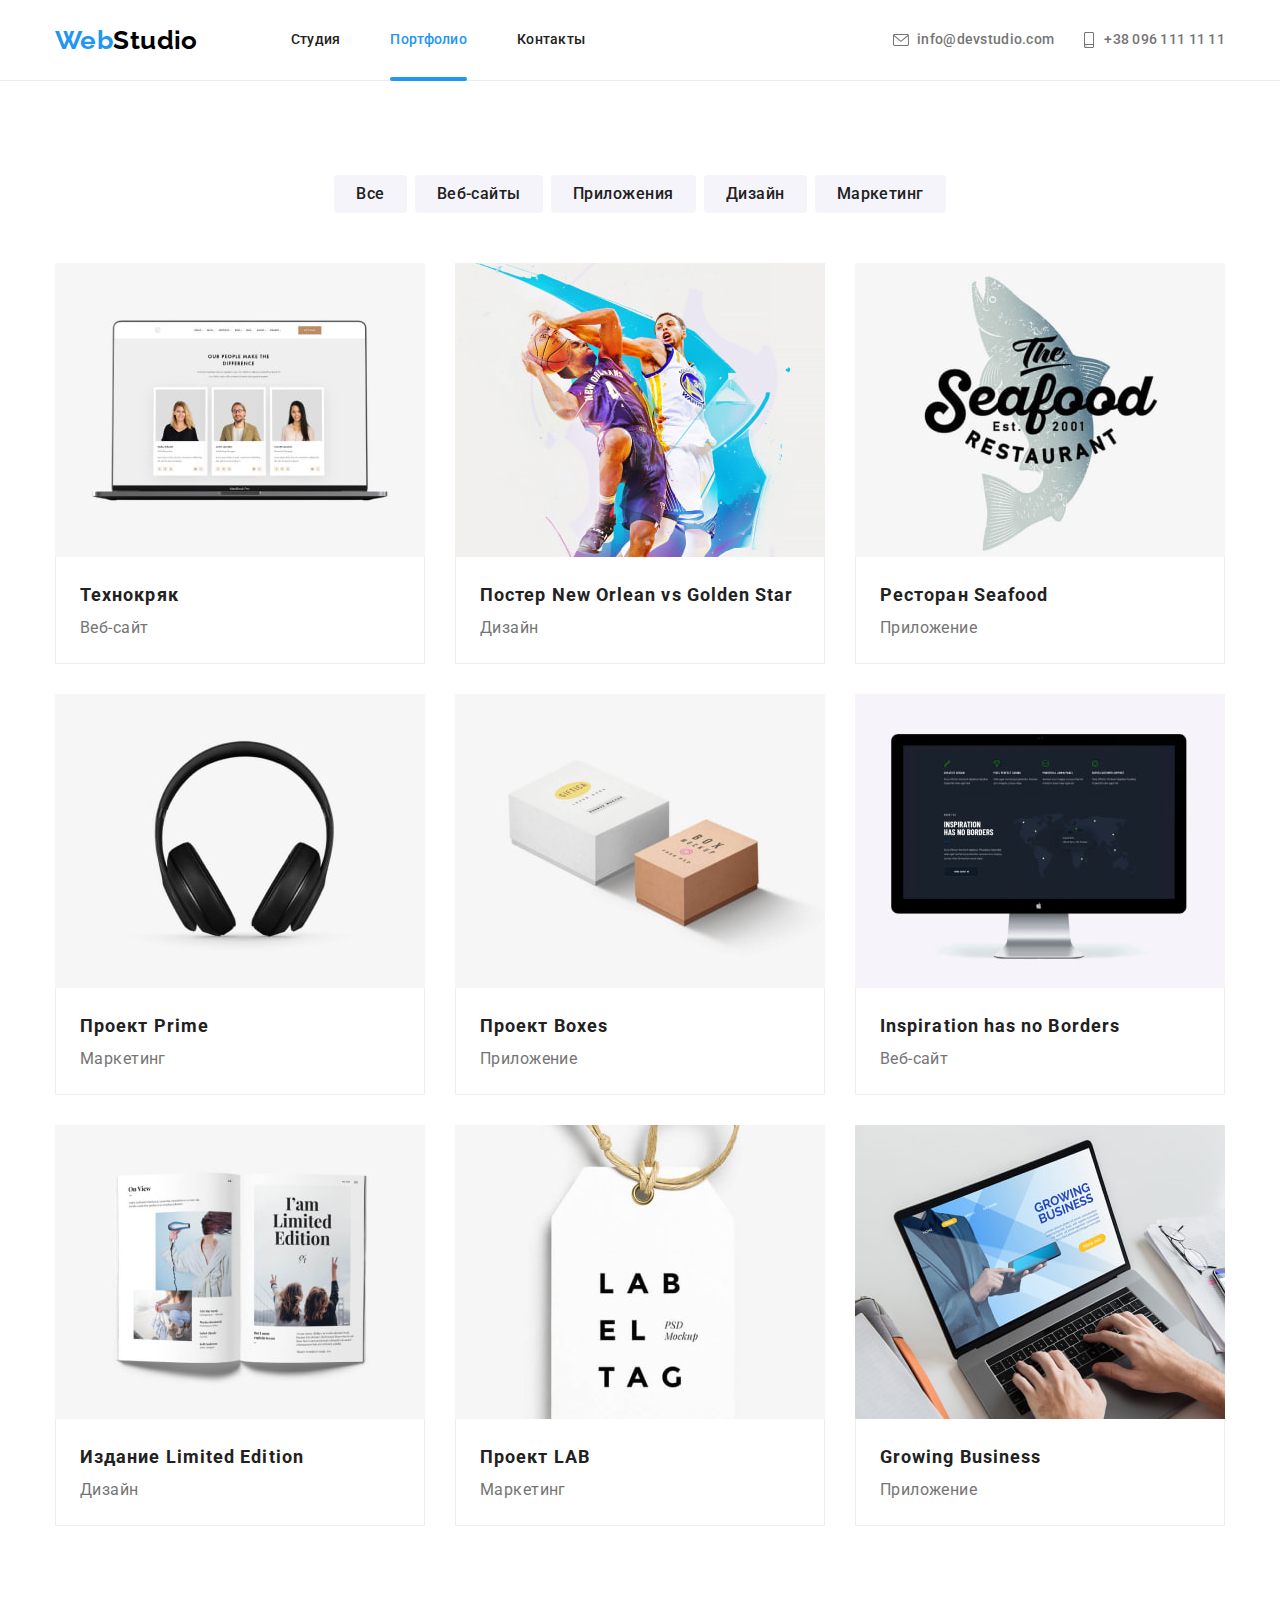
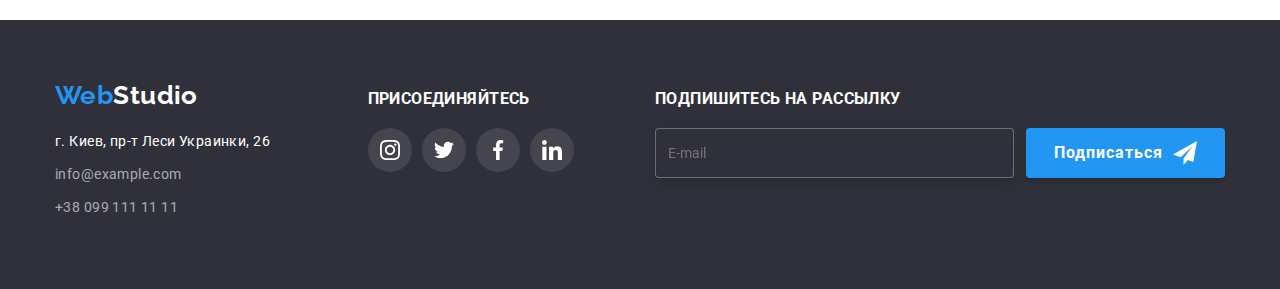
==== portfolio.html @ 3c7349f3 "Add initial submit and page header preliminary adaptive version" ====
<!DOCTYPE html>
<html lang="ru">
  <head>
    <meta charset="UTF-8" />
    <meta http-equiv="X-UA-Compatible" content="IE=edge" />
    <meta name="viewport" content="width=device-width, initial-scale=1.0" />
    <title>Портфолио</title>
    <link rel="stylesheet" href="./css/main.min.css" />
  </head>
  <body>
    <!-- Header section -->
    <header class="header">
      <div class="container header__container">
        <!-- Our company Logo with url to main page -->
        <a class="logo" href="./index.html"
          ><span class="logo__accent">Web</span>Studio</a
        >
        <button
          class="menu-button"
          type="button"
          data-menu-button
          aria-expanded="false"
          aria-controls="menu-content"
        >
          <svg width="40" height="40" aria-label="Главное меню навигации">
            <use
              class="menu-button__icon-menu"
              href="./img/icons.svg#menu"
            ></use>
            <use
              class="menu-button__icon-cross"
              href="./img/icons.svg#cross"
            ></use>
          </svg>
        </button>

        <div class="header-wrapper" id="menu-content" data-menu>
          <!-- Main site navigation -->
          <nav class="main-nav">
            <ul class="site-nav">
              <li class="site-nav__item">
                <a class="site-nav__link" href="./index.html">Студия</a>
              </li>

              <li class="site-nav__item">
                <a
                  class="site-nav__link site-nav__link--current"
                  href="./portfolio.html"
                  >Портфолио</a
                >
              </li>

              <li class="site-nav__item">
                <a class="site-nav__link" href="">Контакты</a>
              </li>
            </ul>
          </nav>

          <!-- E-mail and phone No. contacts -->
          <div class="contacts">
            <a class="contacts__link-tel" href="tel:+380961111111">
              <svg class="contacts__icon-smartphone">
                <use href="./img/icons.svg#smartphone"></use>
              </svg>
              +38 096 111 11 11
            </a>
            <a class="contacts__link-email" href="mailto:info@devstudio.com">
              <svg class="contacts__icon-envelope">
                <use href="./img/icons.svg#envelope"></use>
              </svg>
              info@devstudio.com
            </a>
          </div>
          <ul class="social-menu">
            <li class="social-menu__item social-menu__link--border">
              <a
                class="social-menu__link"
                href="https://instagram.com"
                target="_blank"
                >Instagram</a
              >
            </li>
            <li class="social-menu__item social-menu__link--border">
              <a
                class="social-menu__link"
                href="https://twitter.com"
                target="_blank"
                >Twitter</a
              >
            </li>
            <li class="social-menu__item social-menu__link--border">
              <a
                class="social-menu__link"
                href="https://facebook.com"
                target="_blank"
                >Facebook</a
              >
            </li>
            <li class="social-menu__item">
              <a
                class="social-menu__link"
                href="https://linkedin.com"
                target="_blank"
                >LinkedIn</a
              >
            </li>
          </ul>
        </div>
      </div>
    </header>
    <main>
      <section class="section">
        <div class="container">
          <!-- Filter buttons -->
          <ul class="filter">
            <li class="filter__item">
              <button class="filter__button" type="button">Все</button>
            </li>
            <li class="filter__item">
              <button class="filter__button" type="button">Веб-сайты</button>
            </li>
            <li class="filter__item">
              <button class="filter__button" type="button">Приложения</button>
            </li>
            <li class="filter__item">
              <button class="filter__button" type="button">Дизайн</button>
            </li>
            <li class="filter__item">
              <button class="filter__button" type="button">Маркетинг</button>
            </li>
          </ul>

          <!-- Work example-->
          <ul class="example">
            <li class="example__card">
              <a href="./" class="example__link">
                <div class="example__content">
                  <p class="example__text">
                    Технокряк это современная площадка распространения
                    коронавируса. Компании используют эту платформу для
                    цифрового шпионажа и атак на защищённые сервера конкурентов.
                  </p>
                  <img
                    src="./img/portfolio/img1.jpg"
                    alt="Веб-сайт"
                    width="370"
                  />
                </div>
                <div class="example__description">
                  <h2 class="example__name">Технокряк</h2>
                  <p class="example__type">Веб-сайт</p>
                </div>
              </a>
            </li>

            <li class="example__card">
              <a href="./" class="example__link">
                <div class="example__content">
                  <p class="example__text">
                    Технокряк это современная площадка распространения
                    коронавируса. Компании используют эту платформу для
                    цифрового шпионажа и атак на защищённые сервера конкурентов.
                  </p>
                  <img
                    src="./img/portfolio/img2.jpg"
                    alt="Дизайн"
                    width="370"
                  />
                </div>
                <div class="example__description">
                  <h2 class="example__name">
                    Постер New Orlean vs Golden Star
                  </h2>
                  <p class="example__type">Дизайн</p>
                </div>
              </a>
            </li>

            <li class="example__card">
              <a href="./" class="example__link">
                <div class="example__content">
                  <p class="example__text">
                    Технокряк это современная площадка распространения
                    коронавируса. Компании используют эту платформу для
                    цифрового шпионажа и атак на защищённые сервера конкурентов.
                  </p>
                  <img
                    src="./img/portfolio/img3.jpg"
                    alt="Приложение"
                    width="370"
                  />
                </div>
                <div class="example__description">
                  <h2 class="example__name">Ресторан Seafood</h2>
                  <p class="example__type">Приложение</p>
                </div>
              </a>
            </li>

            <li class="example__card">
              <a href="./" class="example__link">
                <div class="example__content">
                  <p class="example__text">
                    Технокряк это современная площадка распространения
                    коронавируса. Компании используют эту платформу для
                    цифрового шпионажа и атак на защищённые сервера конкурентов.
                  </p>
                  <img
                    src="./img/portfolio/img4.jpg"
                    alt="Маркетинг"
                    width="370"
                  />
                </div>
                <div class="example__description">
                  <h2 class="example__name">Проект Prime</h2>
                  <p class="example__type">Маркетинг</p>
                </div>
              </a>
            </li>

            <li class="example__card">
              <a href="./" class="example__link">
                <div class="example__content">
                  <p class="example__text">
                    Технокряк это современная площадка распространения
                    коронавируса. Компании используют эту платформу для
                    цифрового шпионажа и атак на защищённые сервера конкурентов.
                  </p>
                  <img
                    src="./img/portfolio/img5.jpg"
                    alt="Приложение"
                    width="370"
                  />
                </div>
                <div class="example__description">
                  <h2 class="example__name">Проект Boxes</h2>
                  <p class="example__type">Приложение</p>
                </div>
              </a>
            </li>

            <li class="example__card">
              <a href="./" class="example__link">
                <div class="example__content">
                  <p class="example__text">
                    Технокряк это современная площадка распространения
                    коронавируса. Компании используют эту платформу для
                    цифрового шпионажа и атак на защищённые сервера конкурентов.
                  </p>
                  <img
                    src="./img/portfolio/img6.jpg"
                    alt="Веб-сайт"
                    width="370"
                  />
                </div>
                <div class="example__description">
                  <h2 class="example__name">Inspiration has no Borders</h2>
                  <p class="example__type">Веб-сайт</p>
                </div>
              </a>
            </li>

            <li class="example__card">
              <a href="./" class="example__link">
                <div class="example__content">
                  <p class="example__text">
                    Технокряк это современная площадка распространения
                    коронавируса. Компании используют эту платформу для
                    цифрового шпионажа и атак на защищённые сервера конкурентов.
                  </p>
                  <img
                    src="./img/portfolio/img7.jpg"
                    alt="Дизайн"
                    width="370"
                  />
                </div>
                <div class="example__description">
                  <h2 class="example__name">Издание Limited Edition</h2>
                  <p class="example__type">Дизайн</p>
                </div>
              </a>
            </li>

            <li class="example__card">
              <a href="./" class="example__link">
                <div class="example__content">
                  <p class="example__text">
                    Технокряк это современная площадка распространения
                    коронавируса. Компании используют эту платформу для
                    цифрового шпионажа и атак на защищённые сервера конкурентов.
                  </p>
                  <img
                    src="./img/portfolio/img8.jpg"
                    alt="Маркетинг"
                    width="370"
                  />
                </div>
                <div class="example__description">
                  <h2 class="example__name">Проект LAB</h2>
                  <p class="example__type">Маркетинг</p>
                </div>
              </a>
            </li>

            <li class="example__card">
              <a href="./" class="example__link">
                <div class="example__content">
                  <p class="example__text">
                    Технокряк это современная площадка распространения
                    коронавируса. Компании используют эту платформу для
                    цифрового шпионажа и атак на защищённые сервера конкурентов.
                  </p>
                  <img
                    src="./img/portfolio/img9.jpg"
                    alt="Приложение"
                    width="370"
                  />
                </div>
                <div class="example__description">
                  <h2 class="example__name">Growing Business</h2>
                  <p class="example__type">Приложение</p>
                </div>
              </a>
            </li>
          </ul>
        </div>
      </section>
    </main>
    <footer class="footer">
      <div class="container footer__container--flex">
        <!-- About us section -->
        <div class="about-us">
          <!-- Footer logo -->
          <a class="logo__footer logo" href="/"
            ><span class="logo__accent">Web</span>Studio</a
          >
          <!-- Our address and contacts-->
          <address class="address">
            <ul class="address__list">
              <li class="address__item">
                <a
                  class="address__location"
                  href="https://goo.gl/maps/nL9pkd665aWA4ZFbA"
                  target="_blank"
                  >г. Киев, пр-т Леси Украинки, 26</a
                >
              </li>
              <li>
                <a class="address__contacts link" href="mailto:info@example.com"
                  >info@example.com</a
                >
              </li>

              <li>
                <a class="address__contacts link" href="tel:+380991111111"
                  >+38 099 111 11 11</a
                >
              </li>
            </ul>
          </address>
        </div>
        <!-- Join us column -->
        <div class="join-us">
          <h3 class="footer-titles">Присоединяйтесь</h3>
          <ul class="social-contacts">
            <li class="social-contacts__item">
              <a
                class="social-contacts__link link"
                href="https://instagram.com"
                target="_blank"
              >
                <svg class="social-contacts__icon" width="20" height="20">
                  <use href="./img/icons.svg#instagram"></use>
                </svg>
              </a>
            </li>

            <li class="social-contacts__item">
              <a
                class="social-contacts__link link"
                href="https://twitter.com"
                target="_blank"
              >
                <svg class="social-contacts__icon" width="20" height="20">
                  <use href="./img/icons.svg#twitter"></use>
                </svg>
              </a>
            </li>

            <li class="social-contacts__item">
              <a
                class="social-contacts__link link"
                href="https://facebook.com"
                target="_blank"
              >
                <svg class="social-contacts__icon" width="20" height="20">
                  <use href="./img/icons.svg#facebook"></use>
                </svg>
              </a>
            </li>

            <li class="social-contacts__item">
              <a
                class="social-contacts__link link"
                href="https://linkedin.com"
                target="_blank"
              >
                <svg class="social-contacts__icon" width="20" height="20">
                  <use href="./img/icons.svg#linkedin"></use>
                </svg>
              </a>
            </li>
          </ul>
        </div>
        <!-- Subscription column -->
        <div class="subscription">
          <h3 class="footer-titles">Подпишитесь на рассылку</h3>
          <form class="subscription-form" action="submit">
            <label class="subscription-form__label">
              <input
                class="subscription-form__input"
                type="email"
                name="subscription"
                placeholder="E-mail"
              />
            </label>
            <button class="subscription-button" type="submit">
              Подписаться
              <svg class="subscription-button__icon" width="24" height="24">
                <use href="./img/icons.svg#send"></use>
              </svg>
            </button>
          </form>
        </div>
      </div>
    </footer>
    <script src="./js/menu.js"></script>
  </body>
</html>
---- css/main.min.css ----
@import"https://fonts.googleapis.com/css2?family=Raleway:wght@700&family=Roboto:wght@400;500;700;900&display=swap";/*! modern-normalize v1.0.0 | MIT License | https://github.com/sindresorhus/modern-normalize */*,*::before,*::after{-webkit-box-sizing:border-box;box-sizing:border-box}:root{-moz-tab-size:4;-o-tab-size:4;tab-size:4}html{line-height:1.15;-webkit-text-size-adjust:100%}body{margin:0}body{font-family:system-ui,-apple-system,"Segoe UI",Roboto,Helvetica,Arial,sans-serif,"Apple Color Emoji","Segoe UI Emoji"}hr{height:0;color:inherit}abbr[title]{-webkit-text-decoration:underline dotted;text-decoration:underline dotted}b,strong{font-weight:bolder}code,kbd,samp,pre{font-family:ui-monospace,SFMono-Regular,Consolas,"Liberation Mono",Menlo,monospace;font-size:1em}small{font-size:80%}sub,sup{font-size:75%;line-height:0;position:relative;vertical-align:baseline}sub{bottom:-0.25em}sup{top:-0.5em}table{text-indent:0;border-color:inherit}button,input,optgroup,select,textarea{font-family:inherit;font-size:100%;line-height:1.15;margin:0}button,select{text-transform:none}button,[type=button],[type=reset],[type=submit]{-webkit-appearance:button}::-moz-focus-inner{border-style:none;padding:0}:-moz-focusring{outline:1px dotted ButtonText}:-moz-ui-invalid{box-shadow:none}legend{padding:0}progress{vertical-align:baseline}::-webkit-inner-spin-button,::-webkit-outer-spin-button{height:auto}[type=search]{-webkit-appearance:textfield;outline-offset:-2px}::-webkit-search-decoration{-webkit-appearance:none}::-webkit-file-upload-button{-webkit-appearance:button;font:inherit}summary{display:list-item}* h1,h2,h3,h4,h5,h6,p,ul{margin:0;padding:0}img{display:block;max-width:100%;height:auto}body{background-color:#fff;color:#757575;font-family:Roboto,sans-serif;font-size:14px;line-height:1.71;letter-spacing:.03em}body.modal-open{overflow:hidden}.example,.filter,.social-contacts,.clients,.social-contact,.our-team__list,.services,.features,.social-menu,.site-nav{list-style:none}.section{padding-top:94px;padding-bottom:94px}.container{margin-left:auto;margin-right:auto;padding-left:15px;padding-right:15px}@media screen and (min-width: 480px){.container{width:480px}}@media screen and (min-width: 768px){.container{width:768px}}@media screen and (min-width: 1200px){.container{width:1200px}}.header{position:relative;border-bottom:1px solid #ececec}.header__container{display:-webkit-box;display:-ms-flexbox;display:flex;-webkit-box-align:center;-ms-flex-align:center;align-items:center}@media screen and (min-width: 768px){.header__container{-webkit-box-pack:justify;-ms-flex-pack:justify;justify-content:space-between}}@media screen and (min-width: 1200px){.header__container{-webkit-box-pack:start;-ms-flex-pack:start;justify-content:flex-start}}.logo{color:#000;font-family:Raleway,sans-serif;font-weight:700;font-size:24px;line-height:1.17;text-decoration:none}.logo__accent{color:#2196f3}@media screen and (min-width: 1200px){.logo{margin-right:93px;font-size:26px;line-height:1.19}}.menu-button{display:-webkit-inline-box;display:-ms-inline-flexbox;display:inline-flex;margin-left:auto;padding:0;border:none;background-color:transparent;padding-top:10px;padding-bottom:10px;z-index:3}.menu-button .menu-button__icon-cross{display:none}.menu-button.is-open .menu-button__icon-cross{display:block}.menu-button.is-open .menu-button__icon-menu{display:none}@media screen and (min-width: 768px){.menu-button{display:none}}@media screen and (max-width: 767px){.header-wrapper{display:none;position:absolute;top:0;left:0;width:100%;height:796px;padding:48px 40px;background-color:#fff;overflow-y:scroll;z-index:2}.header-wrapper.is-open{display:block}}@media screen and (min-width: 768px){.header-wrapper{display:-webkit-box;display:-ms-flexbox;display:flex;-webkit-box-align:center;-ms-flex-align:center;align-items:center}}@media screen and (min-width: 1200px){.header-wrapper{display:contents}}@media screen and (max-width: 767px){.main-nav{margin-bottom:302px}}@media screen and (min-width: 768px){.main-nav{margin-right:84px}}@media screen and (min-width: 768px){.site-nav{display:-webkit-box;display:-ms-flexbox;display:flex}}@media screen and (max-width: 767px){.site-nav__item:not(:last-child){margin-bottom:32px}}@media screen and (min-width: 768px){.site-nav__item:not(:first-child){margin-left:50px}}.site-nav__link{position:relative;color:#212121;font-weight:500;font-size:40px;line-height:1.18;letter-spacing:.02em;text-decoration:none;-webkit-transition:color 250ms cubic-bezier(0.4, 0, 0.2, 1);transition:color 250ms cubic-bezier(0.4, 0, 0.2, 1)}.site-nav__link:hover,.site-nav__link:focus{color:#2196f3}.site-nav__link--current{color:#2196f3}@media screen and (min-width: 768px){.site-nav__link{display:block;padding-top:32px;padding-bottom:32px;font-size:14px;line-height:1.14}.site-nav__link--current::after{content:"";position:absolute;bottom:0;left:0;-webkit-transform:translateY(1px);transform:translateY(1px);width:100%;height:4px;border-radius:2px;background-color:#2196f3}}.contacts{display:-webkit-box;display:-ms-flexbox;display:flex;-webkit-box-orient:vertical;-webkit-box-direction:normal;-ms-flex-direction:column;flex-direction:column;-webkit-box-align:start;-ms-flex-align:start;align-items:flex-start}@media screen and (min-width: 768px){.contacts{-webkit-box-orient:vertical;-webkit-box-direction:reverse;-ms-flex-direction:column-reverse;flex-direction:column-reverse;margin-left:auto}}@media screen and (min-width: 1200px){.contacts{-webkit-box-orient:horizontal;-webkit-box-direction:reverse;-ms-flex-direction:row-reverse;flex-direction:row-reverse;-webkit-box-align:center;-ms-flex-align:center;align-items:center}}.contacts__link-tel{display:inline-block;margin-bottom:32px;font-weight:500;font-size:34px;line-height:1.18;letter-spacing:.02em;color:#2196f3;text-decoration:none}@media screen and (min-width: 768px){.contacts__link-tel{margin-bottom:0;font-size:12px;line-height:1.17;color:#757575;-webkit-transition:color 250ms cubic-bezier(0.4, 0, 0.2, 1);transition:color 250ms cubic-bezier(0.4, 0, 0.2, 1)}.contacts__link-tel:hover,.contacts__link-tel:focus{color:#2196f3}}@media screen and (min-width: 1200px){.contacts__link-tel{display:-webkit-box;display:-ms-flexbox;display:flex;margin-left:30px;font-size:14px;line-height:1.14}}.contacts__link-email{display:-webkit-box;display:-ms-flexbox;display:flex;-webkit-box-align:center;-ms-flex-align:center;align-items:center;margin-bottom:64px;font-weight:500;font-size:24px;line-height:28px;letter-spacing:.02em;color:#757575;text-decoration:none}@media screen and (min-width: 768px){.contacts__link-email{margin-bottom:10px;font-size:12px;line-height:1.17;-webkit-transition:color 250ms cubic-bezier(0.4, 0, 0.2, 1);transition:color 250ms cubic-bezier(0.4, 0, 0.2, 1)}.contacts__link-email:hover,.contacts__link-email:focus{color:#2196f3}}@media screen and (min-width: 1200px){.contacts__link-email{margin-bottom:0;font-size:14px;line-height:1.14}}.contacts__icon-envelope{height:12px;width:16px;margin-right:8px;fill:currentColor}@media screen and (max-width: 767px){.contacts__icon-envelope{display:none}}.contacts__icon-smartphone{height:16px;width:10px;margin-right:8px;fill:currentColor}@media screen and (max-width: 767px){.contacts__icon-smartphone{display:none}}@media screen and (min-width: 1200px){.contacts__icon-smartphone{margin-right:10px}}.social-menu{display:-webkit-box;display:-ms-flexbox;display:flex;margin-top:auto}@media screen and (min-width: 768px){.social-menu{display:none}}.social-menu__link{font-weight:500;font-size:18px;line-height:1.22;letter-spacing:.02em;text-decoration:none;color:#2196f3}.social-menu__link--border::after{content:"";margin-left:10px;margin-right:10px;border-left:1px solid rgba(33,33,33,.2);border-right:1px solid rgba(33,33,33,.2)}.hero{background-color:#2f303a;text-align:center;padding-top:200px;padding-bottom:200px;margin-left:auto;margin-right:auto;background-repeat:no-repeat;background-position:center;max-width:1600px;height:600px;background-image:-webkit-gradient(linear, left top, right top, from(rgba(47, 48, 58, 0.4)), to(rgba(47, 48, 58, 0.4))),url(../img/hero.jpg);background-image:linear-gradient(to right, rgba(47, 48, 58, 0.4), rgba(47, 48, 58, 0.4)),url(../img/hero.jpg)}.hero-title{color:#fff;font-weight:900;font-size:44px;line-height:1.36;letter-spacing:.06em;text-transform:uppercase}.hero-button{margin-top:30px;padding:10px 32px;border-radius:4px;border-style:hidden;font-family:Roboto,sans-serif;background-color:#2196f3;color:#fff;font-weight:700;font-size:16px;line-height:1.87;letter-spacing:.06em;-webkit-transition:color 250ms cubic-bezier(0.4, 0, 0.2, 1);transition:color 250ms cubic-bezier(0.4, 0, 0.2, 1)}.hero-button:hover,.hero-button:focus{color:#000;cursor:pointer}.features{display:-webkit-box;display:-ms-flexbox;display:flex;-ms-flex-wrap:wrap;flex-wrap:wrap;margin-right:-30px}.features__item{margin-right:30px;-ms-flex-preferred-size:calc((100% - 120px) / 4);flex-basis:calc((100% - 120px) / 4)}.features__icon-wrapper{display:-webkit-box;display:-ms-flexbox;display:flex;-webkit-box-pack:center;-ms-flex-pack:center;justify-content:center;-webkit-box-align:center;-ms-flex-align:center;align-items:center;margin-bottom:30px;width:100%;height:120px;background-color:#f5f4fa;border-radius:4px}.features__icon{width:70px;height:70px}.features__title{margin-bottom:10px;color:#212121;font-weight:700;line-height:1.14;text-transform:uppercase}.services-section{padding-top:0}.secondary-titles{margin-bottom:50px;color:#212121;font-weight:700;font-size:36px;line-height:1.17;text-align:center}.services{display:-webkit-box;display:-ms-flexbox;display:flex;-ms-flex-wrap:wrap;flex-wrap:wrap;margin-left:-30px}.services__item{position:relative;margin-left:30px;-ms-flex-preferred-size:calc((100% - 90px) / 3);flex-basis:calc((100% - 90px) / 3)}.services__title{position:absolute;bottom:0;left:0;padding:27px 0;width:100%;background:rgba(47,48,58,.8);font-weight:700;line-height:1.14;text-align:center;text-transform:uppercase;color:#fff}.our-team__section{background-color:#f5f4fa}.our-team__title{margin-bottom:50px}.our-team__list{display:-webkit-box;display:-ms-flexbox;display:flex;-ms-flex-wrap:wrap;flex-wrap:wrap;margin-left:-30px;text-align:center}.our-team__card{padding-bottom:30px;margin-left:30px;-ms-flex-preferred-size:calc((100% - 120px) / 4);flex-basis:calc((100% - 120px) / 4);border-radius:4px;background-color:#fff;-webkit-box-shadow:0px 1px 3px rgba(0,0,0,.12),0px 1px 1px rgba(0,0,0,.14),0px 2px 1px rgba(0,0,0,.2);box-shadow:0px 1px 3px rgba(0,0,0,.12),0px 1px 1px rgba(0,0,0,.14),0px 2px 1px rgba(0,0,0,.2);border-radius:0px 0px 4px 4px}.our-team__name{margin-top:30px;margin-bottom:10px;color:#212121;font-weight:500;font-size:16px;line-height:1.19}.our-team__position{margin-bottom:16px;font-size:16px;line-height:1.19}.social-contact{display:-webkit-inline-box;display:-ms-inline-flexbox;display:inline-flex}.social-contact__item:not(:last-child){margin-right:10px}.social-contact__link{display:-webkit-box;display:-ms-flexbox;display:flex;-webkit-box-pack:center;-ms-flex-pack:center;justify-content:center;-webkit-box-align:center;-ms-flex-align:center;align-items:center;fill:#afb1b8;height:44px;width:44px;border-radius:50%;border:hidden;-webkit-transition:background-color 250ms cubic-bezier(0.4, 0, 0.2, 1),fill 250ms cubic-bezier(0.4, 0, 0.2, 1);transition:background-color 250ms cubic-bezier(0.4, 0, 0.2, 1),fill 250ms cubic-bezier(0.4, 0, 0.2, 1)}.social-contact__link:hover,.social-contact__link:focus{background-color:#2196f3;fill:#fff}.clients{display:-webkit-box;display:-ms-flexbox;display:flex;-ms-flex-wrap:wrap;flex-wrap:wrap;margin-left:-30px}.clients__item{margin-left:30px;-ms-flex-preferred-size:calc((100% - 180px) / 6);flex-basis:calc((100% - 180px) / 6)}.clients__link{display:-webkit-box;display:-ms-flexbox;display:flex;-webkit-box-pack:center;-ms-flex-pack:center;justify-content:center;-webkit-box-align:center;-ms-flex-align:center;align-items:center;height:92px;fill:#afb1b8;border:1px solid #afb1b8;border-radius:4px;-webkit-transition:border-color 250ms cubic-bezier(0.4, 0, 0.2, 1),fill 250ms cubic-bezier(0.4, 0, 0.2, 1);transition:border-color 250ms cubic-bezier(0.4, 0, 0.2, 1),fill 250ms cubic-bezier(0.4, 0, 0.2, 1)}.clients__link:hover,.clients__link:focus{border-color:#2196f3;fill:#2196f3}.footer{background-color:#2f303a}.footer__container--flex{display:-webkit-box;display:-ms-flexbox;display:flex;-webkit-box-pack:justify;-ms-flex-pack:justify;justify-content:space-between;-webkit-box-align:baseline;-ms-flex-align:baseline;align-items:baseline;padding-top:60px;padding-bottom:60px}.about-us{width:231px}.logo__footer{display:block;margin-bottom:20px;color:#fff}.address__list{list-style:none;font-style:normal}.address__location{display:inline-block;margin-bottom:9px;color:#fff;text-decoration:none;-webkit-transition:color 250ms cubic-bezier(0.4, 0, 0.2, 1);transition:color 250ms cubic-bezier(0.4, 0, 0.2, 1)}.address__location:hover,.address__location:focus{color:#2196f3}.address__contacts{display:block;margin-bottom:9px;color:rgba(255,255,255,.6);text-decoration:none;-webkit-transition:color 250ms cubic-bezier(0.4, 0, 0.2, 1);transition:color 250ms cubic-bezier(0.4, 0, 0.2, 1)}.address__contacts:hover,.address__contacts:focus{color:#2196f3}.join-us{width:206px}.footer-titles{margin-bottom:20px;font-weight:700;line-height:1.14;text-transform:uppercase;color:#fff}.social-contacts{display:-webkit-inline-box;display:-ms-inline-flexbox;display:inline-flex}.social-contacts__item:not(:last-child){margin-right:10px}.social-contacts__link{display:-webkit-box;display:-ms-flexbox;display:flex;-webkit-box-pack:center;-ms-flex-pack:center;justify-content:center;-webkit-box-align:center;-ms-flex-align:center;align-items:center;fill:#fff;background-color:rgba(255,255,255,.1);width:44px;height:44px;border-radius:50%;border:hidden;-webkit-transition:background-color 250ms cubic-bezier(0.4, 0, 0.2, 1);transition:background-color 250ms cubic-bezier(0.4, 0, 0.2, 1)}.social-contacts__link:hover,.social-contacts__link:focus{background-color:#2196f3}.subscription{width:570px}.subscription-form{display:-webkit-box;display:-ms-flexbox;display:flex}.subscription-form__label{-webkit-box-flex:1;-ms-flex-positive:1;flex-grow:1;margin-right:12px}.subscription-form__input{padding-left:12px;background-color:#2f303a;border:1px solid rgba(255,255,255,.3);-webkit-filter:drop-shadow(0px 4px 4px rgba(0, 0, 0, 0.15));filter:drop-shadow(0px 4px 4px rgba(0, 0, 0, 0.15));border-radius:4px;height:50px;width:100%;color:#fff;-webkit-transition:border 250ms cubic-bezier(0.4, 0, 0.2, 1);transition:border 250ms cubic-bezier(0.4, 0, 0.2, 1)}.subscription-form__input:focus-within,.subscription-form__input:hover{border:1px solid #2196f3;outline:none}.subscription-button{background-color:#2196f3;padding:10px 28px;-webkit-box-shadow:0px 4px 4px rgba(0,0,0,.15);box-shadow:0px 4px 4px rgba(0,0,0,.15);border-radius:4px;border:none;font-weight:700;font-size:16px;line-height:1.87;display:-webkit-box;display:-ms-flexbox;display:flex;-webkit-box-align:center;-ms-flex-align:center;align-items:center;text-align:center;letter-spacing:.06em;color:#fff;cursor:pointer}.subscription-button__icon{margin-left:10px}.backdrop.backdrop--is-hidden{visibility:hidden;opacity:0;pointer-events:none}.backdrop{position:fixed;top:0;left:0;width:100%;height:100%;background-color:rgba(0,0,0,.2);-webkit-transition:opacity 250ms linear;transition:opacity 250ms linear}.modal{position:absolute;top:50%;left:50%;-webkit-transform:translate(-50%, -50%) scale(1);transform:translate(-50%, -50%) scale(1);-webkit-transition:-webkit-transform 250ms linear;transition:-webkit-transform 250ms linear;transition:transform 250ms linear;transition:transform 250ms linear, -webkit-transform 250ms linear;max-width:528px;max-height:581px;background-color:#fff;padding:40px}.backdrop--is-hidden .modal{-webkit-transform:translate(-50%, -50%) scale(0.4);transform:translate(-50%, -50%) scale(0.4)}.close-button{position:absolute;right:8px;top:8px;padding:0;-webkit-box-sizing:border-box;box-sizing:border-box;width:30px;height:30px;border:1px solid rgba(0,0,0,.1);border-radius:50%;background-color:#fff;cursor:pointer}.close-button__icon{display:-webkit-inline-box;display:-ms-inline-flexbox;display:inline-flex;position:relative;top:2px;width:18px;height:18px}.close-button:focus .close-button__icon,.close-button:hover .close-button__icon{fill:#2196f3;-webkit-transition:fill 250ms cubic-bezier(0.4, 0, 0.2, 1);transition:fill 250ms cubic-bezier(0.4, 0, 0.2, 1)}.modal__title{margin-bottom:12px;color:#212121;font-weight:700;font-size:20px;line-height:1.15;text-align:center}.form-field{margin-bottom:10px}.form-field__label{display:block;margin-bottom:4px;font-size:12px;line-height:1.17;letter-spacing:.01em}.form-field__input-area{position:relative}.form-field__icon{position:absolute;width:18px;height:18px;top:50%;left:12px;pointer-events:none;-webkit-transform:translateY(-50%);transform:translateY(-50%);fill:#212121;-webkit-transition:fill 250ms cubic-bezier(0.4, 0, 0.2, 1);transition:fill 250ms cubic-bezier(0.4, 0, 0.2, 1)}.form-field__input-area:focus-within .form-field__icon,.form-field__input-area:hover .form-field__icon{fill:#2196f3}.form-field__input{width:100%;height:40px;padding-left:42px;border:1px solid rgba(33,33,33,.2);-webkit-box-sizing:border-box;box-sizing:border-box;border-radius:4px;-webkit-transition:border 250ms cubic-bezier(0.4, 0, 0.2, 1);transition:border 250ms cubic-bezier(0.4, 0, 0.2, 1)}.form-field__input:focus-within,.form-field__input:hover{border:1px solid #2196f3;outline:none}.form-field__comment-input{-webkit-box-sizing:border-box;box-sizing:border-box;padding:12px 16px;width:100%;resize:none;border:1px solid rgba(33,33,33,.2);border-radius:4px;-webkit-transition:border 250ms cubic-bezier(0.4, 0, 0.2, 1);transition:border 250ms cubic-bezier(0.4, 0, 0.2, 1)}.form-field__comment-input:focus-within,.form-field__comment-input:hover{border:1px solid #2196f3;outline:none}.agreement-field{position:relative;margin-bottom:30px;padding-left:42px}.agreement-field__label{position:relative}.agreement-field__input{position:absolute;overflow:hidden;clip:rect(0 0 0 0);width:16px;height:15px}.agreement-field__icon{-webkit-box-sizing:border-box;box-sizing:border-box;position:absolute;top:0;left:-25px;fill:#fff;stroke:#fff;width:16px;height:15px;border:2px solid #212121;border-radius:4px;-webkit-transition:border-color 250ms cubic-bezier(0.4, 0, 0.2, 1),background-color 250ms cubic-bezier(0.4, 0, 0.2, 1);transition:border-color 250ms cubic-bezier(0.4, 0, 0.2, 1),background-color 250ms cubic-bezier(0.4, 0, 0.2, 1)}.agreement-field__input:checked+.agreement-field__icon{border-color:#2196f3;background-color:#2196f3}.agreement-field__link{color:#2196f3}.modal-submit{display:-webkit-box;display:-ms-flexbox;display:flex;-webkit-box-pack:center;-ms-flex-pack:center;justify-content:center}.modal-submit__button{display:-webkit-box;display:-ms-flexbox;display:flex;-webkit-box-align:center;-ms-flex-align:center;align-items:center;text-align:center;padding:10px 55px;font-weight:bold;font-size:16px;line-height:1.87;color:#fff;background-color:#2196f3;letter-spacing:.06em;-webkit-box-shadow:0px 4px 4px rgba(0,0,0,.15);box-shadow:0px 4px 4px rgba(0,0,0,.15);border-radius:4px;border:hidden;cursor:pointer}.filter{display:-webkit-box;display:-ms-flexbox;display:flex;-webkit-box-pack:center;-ms-flex-pack:center;justify-content:center;margin-bottom:50px}.filter__item:not(:last-child){margin-right:8px}.filter__button{padding:6px 22px;font-family:Roboto,sans-serif;color:#212121;background-color:#f5f4fa;font-weight:500;font-size:16px;line-height:1.62;letter-spacing:.03em;text-align:center;cursor:pointer;border-radius:4px;border-style:hidden;-webkit-transition:color 250ms cubic-bezier(0.4, 0, 0.2, 1),background-color 250ms cubic-bezier(0.4, 0, 0.2, 1),-webkit-box-shadow 250ms cubic-bezier(0.4, 0, 0.2, 1);transition:color 250ms cubic-bezier(0.4, 0, 0.2, 1),background-color 250ms cubic-bezier(0.4, 0, 0.2, 1),-webkit-box-shadow 250ms cubic-bezier(0.4, 0, 0.2, 1);transition:color 250ms cubic-bezier(0.4, 0, 0.2, 1),background-color 250ms cubic-bezier(0.4, 0, 0.2, 1),box-shadow 250ms cubic-bezier(0.4, 0, 0.2, 1);transition:color 250ms cubic-bezier(0.4, 0, 0.2, 1),background-color 250ms cubic-bezier(0.4, 0, 0.2, 1),box-shadow 250ms cubic-bezier(0.4, 0, 0.2, 1),-webkit-box-shadow 250ms cubic-bezier(0.4, 0, 0.2, 1)}.filter__button:hover,.filter__button:focus{color:#fff;background-color:#2196f3;-webkit-box-shadow:0px 3px 1px rgba(0,0,0,.1),0px 1px 2px rgba(0,0,0,.08),0px 2px 2px rgba(0,0,0,.12);box-shadow:0px 3px 1px rgba(0,0,0,.1),0px 1px 2px rgba(0,0,0,.08),0px 2px 2px rgba(0,0,0,.12)}.example{display:-webkit-box;display:-ms-flexbox;display:flex;-ms-flex-wrap:wrap;flex-wrap:wrap;margin-top:-30px;margin-left:-30px}.example__card{-ms-flex-preferred-size:calc((100% - 90px) / 3);flex-basis:calc((100% - 90px) / 3);margin-top:30px;margin-left:30px;-webkit-transition:-webkit-box-shadow 250ms cubic-bezier(0.4, 0, 0.2, 1);transition:-webkit-box-shadow 250ms cubic-bezier(0.4, 0, 0.2, 1);transition:box-shadow 250ms cubic-bezier(0.4, 0, 0.2, 1);transition:box-shadow 250ms cubic-bezier(0.4, 0, 0.2, 1), -webkit-box-shadow 250ms cubic-bezier(0.4, 0, 0.2, 1)}.example__card:hover,.example__card:focus{-webkit-box-shadow:0px 1px 1px rgba(0,0,0,.12),0px 4px 4px rgba(0,0,0,.06),1px 4px 6px rgba(0,0,0,.16);box-shadow:0px 1px 1px rgba(0,0,0,.12),0px 4px 4px rgba(0,0,0,.06),1px 4px 6px rgba(0,0,0,.16)}.example__link{text-decoration:none}.example__content{position:relative;bottom:0;left:0;overflow:hidden;opacity:1}.example__text{position:absolute;-webkit-transform:translateY(100%);transform:translateY(100%);-webkit-transition:-webkit-transform 250ms cubic-bezier(0.4, 0, 0.2, 1);transition:-webkit-transform 250ms cubic-bezier(0.4, 0, 0.2, 1);transition:transform 250ms cubic-bezier(0.4, 0, 0.2, 1);transition:transform 250ms cubic-bezier(0.4, 0, 0.2, 1), -webkit-transform 250ms cubic-bezier(0.4, 0, 0.2, 1);width:100%;height:100%;padding:63px 24px;background-color:rgba(33,150,243,.9);font-size:18px;line-height:1.56;color:#fff}.example__card:hover .example__text,.example__card:focus-within .example__text{-webkit-transform:translateY(0);transform:translateY(0)}.example__description{padding:20px 24px;border-right:1px solid #eee;border-left:1px solid #eee;border-bottom:1px solid #eee}.example__name{color:#212121;font-weight:700;font-size:18px;line-height:2;letter-spacing:.06em}.example__type{font-size:16px;line-height:1.87;color:#757575}/*# sourceMappingURL=main.min.css.map */
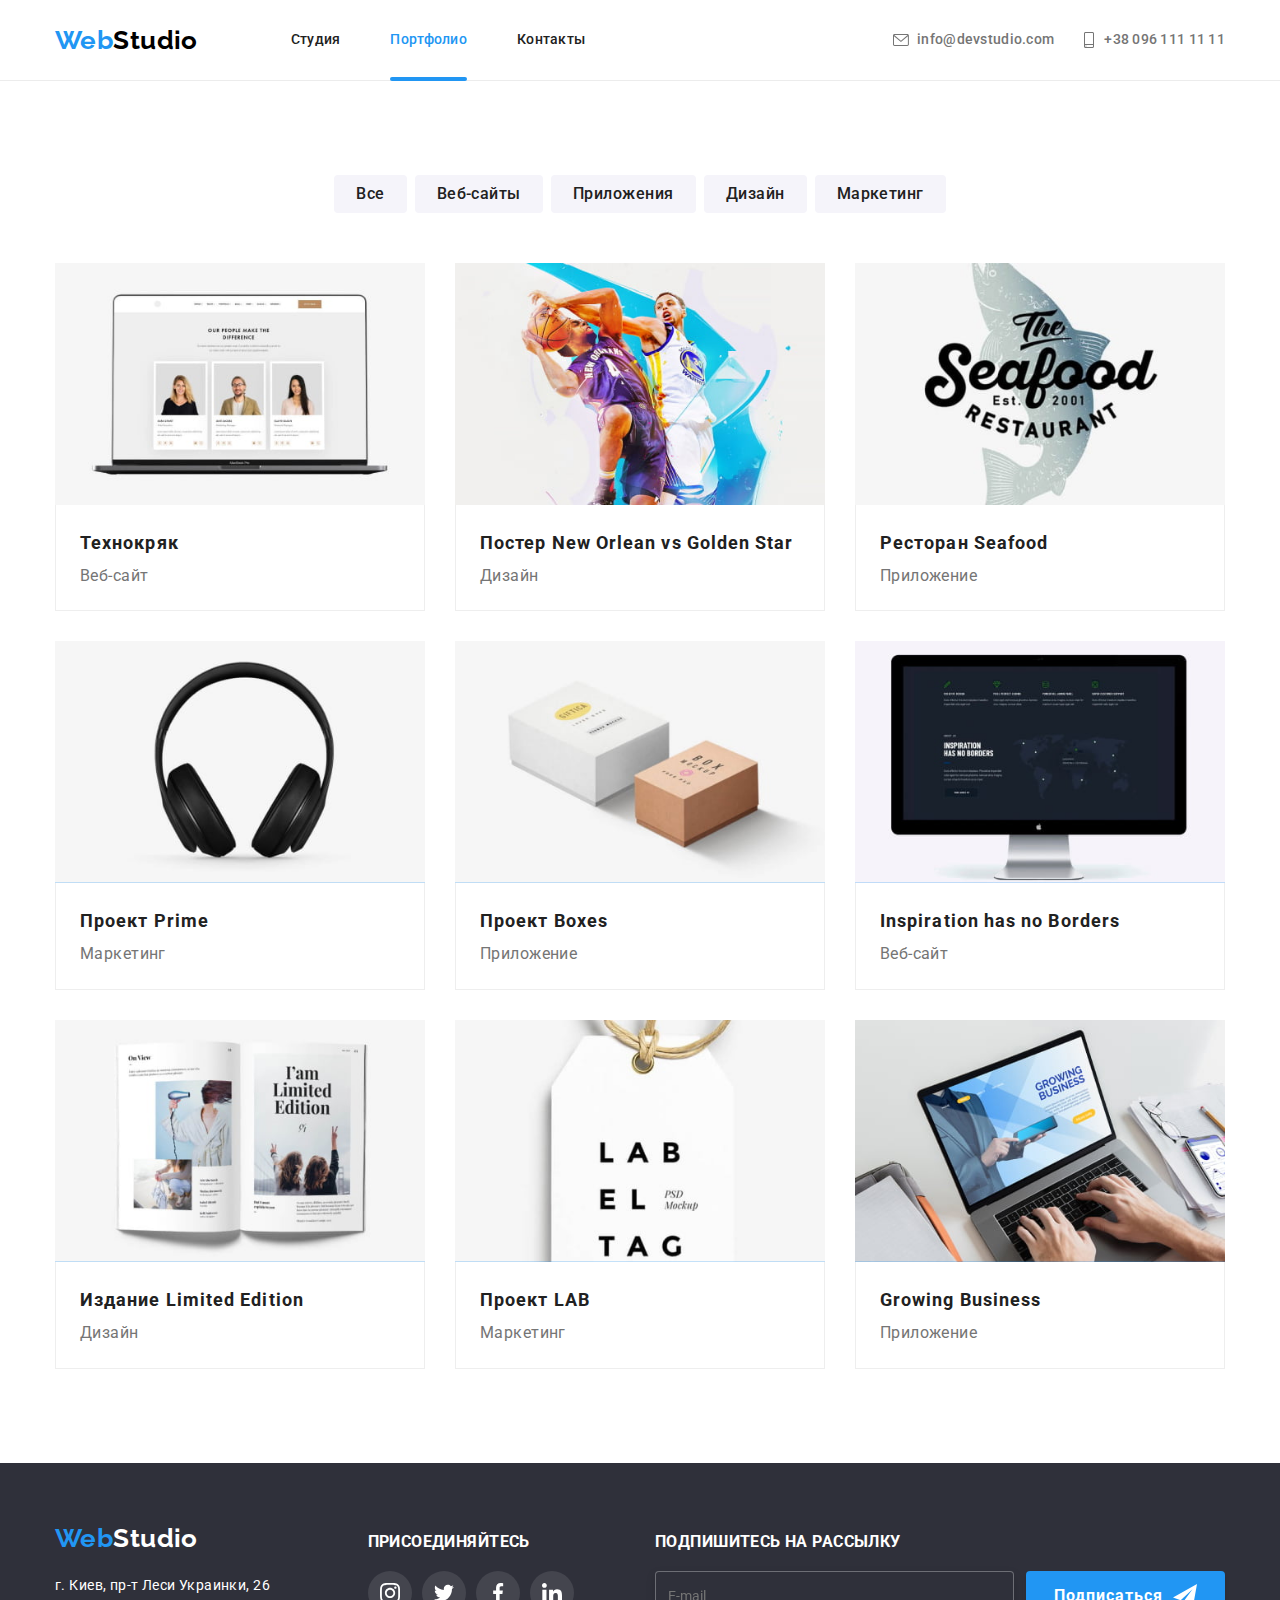
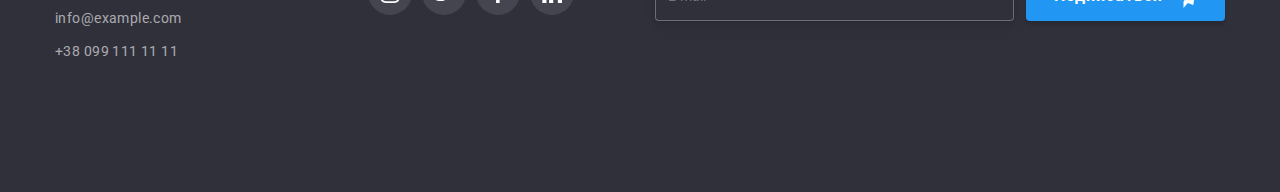
==== commit fb5f484c: "Add retina screens support and complete responsive css" ====
--- a/portfolio.html
+++ b/portfolio.html
@@ -141,12 +141,17 @@
                     цифрового шпионажа и атак на защищённые сервера конкурентов.
                   </p>
                   <img
-                    src="./img/portfolio/img1.jpg"
+                    srcset="
+                      ./img/portfolio/technokryak-450.jpg  1x,
+                      ./img/portfolio/technokryak-900.jpg  2x,
+                      ./img/portfolio/technokryak-1350.jpg 3x
+                    "
+                    src="./img/portfolio/technokryak-450.jpg"
                     alt="Веб-сайт"
-                    width="370"
-                  />
-                </div>
-                <div class="example__description">
+                    width="450"
+                  />
+                </div>
+                <div class="example__description example__description--padding">
                   <h2 class="example__name">Технокряк</h2>
                   <p class="example__type">Веб-сайт</p>
                 </div>
@@ -162,9 +167,14 @@
                     цифрового шпионажа и атак на защищённые сервера конкурентов.
                   </p>
                   <img
-                    src="./img/portfolio/img2.jpg"
+                    srcset="
+                      ./img/portfolio/poster-no-vs-gs-450.jpg  1x,
+                      ./img/portfolio/poster-no-vs-gs-900.jpg  2x,
+                      ./img/portfolio/poster-no-vs-gs-1350.jpg 3x
+                    "
+                    src="./img/portfolio/poster-no-vs-gs-450.jpg"
                     alt="Дизайн"
-                    width="370"
+                    width="450"
                   />
                 </div>
                 <div class="example__description">
@@ -185,9 +195,14 @@
                     цифрового шпионажа и атак на защищённые сервера конкурентов.
                   </p>
                   <img
-                    src="./img/portfolio/img3.jpg"
+                    srcset="
+                      ./img/portfolio/sea-food-450.jpg  1x,
+                      ./img/portfolio/sea-food-900.jpg  2x,
+                      ./img/portfolio/sea-food-1350.jpg 3x
+                    "
+                    src="./img/portfolio/sea-food-450.jpg"
                     alt="Приложение"
-                    width="370"
+                    width="450"
                   />
                 </div>
                 <div class="example__description">
@@ -206,9 +221,14 @@
                     цифрового шпионажа и атак на защищённые сервера конкурентов.
                   </p>
                   <img
-                    src="./img/portfolio/img4.jpg"
+                    srcset="
+                      ./img/portfolio/project-prime-450.jpg  1x,
+                      ./img/portfolio/project-prime-900.jpg  2x,
+                      ./img/portfolio/project-prime-1350.jpg 3x
+                    "
+                    src="./img/portfolio/project-prime-450.jpg"
                     alt="Маркетинг"
-                    width="370"
+                    width="450"
                   />
                 </div>
                 <div class="example__description">
@@ -227,9 +247,14 @@
                     цифрового шпионажа и атак на защищённые сервера конкурентов.
                   </p>
                   <img
-                    src="./img/portfolio/img5.jpg"
+                    srcset="
+                      ./img/portfolio/project-boxes-450.jpg  1x,
+                      ./img/portfolio/project-boxes-900.jpg  2x,
+                      ./img/portfolio/project-boxes-1350.jpg 3x
+                    "
+                    src="./img/portfolio/project-boxes-450.jpg"
                     alt="Приложение"
-                    width="370"
+                    width="450"
                   />
                 </div>
                 <div class="example__description">
@@ -248,9 +273,14 @@
                     цифрового шпионажа и атак на защищённые сервера конкурентов.
                   </p>
                   <img
-                    src="./img/portfolio/img6.jpg"
+                    srcset="
+                      ./img/portfolio/inspiration-hnb-450.jpg  1x,
+                      ./img/portfolio/inspiration-hnb-900.jpg  2x,
+                      ./img/portfolio/inspiration-hnb-1350.jpg 3x
+                    "
+                    src="./img/portfolio/inspiration-hnb-450.jpg"
                     alt="Веб-сайт"
-                    width="370"
+                    width="450"
                   />
                 </div>
                 <div class="example__description">
@@ -269,9 +299,14 @@
                     цифрового шпионажа и атак на защищённые сервера конкурентов.
                   </p>
                   <img
-                    src="./img/portfolio/img7.jpg"
+                    srcset="
+                      ./img/portfolio/le-publication-450.jpg  1x,
+                      ./img/portfolio/le-publication-900.jpg  2x,
+                      ./img/portfolio/le-publication-1350.jpg 3x
+                    "
+                    src="./img/portfolio/le-publication-450.jpg"
                     alt="Дизайн"
-                    width="370"
+                    width="450"
                   />
                 </div>
                 <div class="example__description">
@@ -290,9 +325,14 @@
                     цифрового шпионажа и атак на защищённые сервера конкурентов.
                   </p>
                   <img
-                    src="./img/portfolio/img8.jpg"
+                    srcset="
+                      ./img/portfolio/project-lab-450.jpg  1x,
+                      ./img/portfolio/project-lab-900.jpg  2x,
+                      ./img/portfolio/project-lab-1350.jpg 3x
+                    "
+                    src="./img/portfolio/project-lab-450.jpg"
                     alt="Маркетинг"
-                    width="370"
+                    width="450"
                   />
                 </div>
                 <div class="example__description">
@@ -311,9 +351,14 @@
                     цифрового шпионажа и атак на защищённые сервера конкурентов.
                   </p>
                   <img
-                    src="./img/portfolio/img9.jpg"
+                    srcset="
+                      ./img/portfolio/growing-business-450.jpg  1x,
+                      ./img/portfolio/growing-business-900.jpg  2x,
+                      ./img/portfolio/growing-business-1350.jpg 3x
+                    "
+                    src="./img/portfolio/growing-business-450.jpg"
                     alt="Приложение"
-                    width="370"
+                    width="450"
                   />
                 </div>
                 <div class="example__description">
--- a/css/main.min.css
+++ b/css/main.min.css
@@ -1 +1 @@
-@import"https://fonts.googleapis.com/css2?family=Raleway:wght@700&family=Roboto:wght@400;500;700;900&display=swap";/*! modern-normalize v1.0.0 | MIT License | https://github.com/sindresorhus/modern-normalize */*,*::before,*::after{-webkit-box-sizing:border-box;box-sizing:border-box}:root{-moz-tab-size:4;-o-tab-size:4;tab-size:4}html{line-height:1.15;-webkit-text-size-adjust:100%}body{margin:0}body{font-family:system-ui,-apple-system,"Segoe UI",Roboto,Helvetica,Arial,sans-serif,"Apple Color Emoji","Segoe UI Emoji"}hr{height:0;color:inherit}abbr[title]{-webkit-text-decoration:underline dotted;text-decoration:underline dotted}b,strong{font-weight:bolder}code,kbd,samp,pre{font-family:ui-monospace,SFMono-Regular,Consolas,"Liberation Mono",Menlo,monospace;font-size:1em}small{font-size:80%}sub,sup{font-size:75%;line-height:0;position:relative;vertical-align:baseline}sub{bottom:-0.25em}sup{top:-0.5em}table{text-indent:0;border-color:inherit}button,input,optgroup,select,textarea{font-family:inherit;font-size:100%;line-height:1.15;margin:0}button,select{text-transform:none}button,[type=button],[type=reset],[type=submit]{-webkit-appearance:button}::-moz-focus-inner{border-style:none;padding:0}:-moz-focusring{outline:1px dotted ButtonText}:-moz-ui-invalid{box-shadow:none}legend{padding:0}progress{vertical-align:baseline}::-webkit-inner-spin-button,::-webkit-outer-spin-button{height:auto}[type=search]{-webkit-appearance:textfield;outline-offset:-2px}::-webkit-search-decoration{-webkit-appearance:none}::-webkit-file-upload-button{-webkit-appearance:button;font:inherit}summary{display:list-item}* h1,h2,h3,h4,h5,h6,p,ul{margin:0;padding:0}img{display:block;max-width:100%;height:auto}body{background-color:#fff;color:#757575;font-family:Roboto,sans-serif;font-size:14px;line-height:1.71;letter-spacing:.03em}body.modal-open{overflow:hidden}.example,.filter,.social-contacts,.clients,.social-contact,.our-team__list,.services,.features,.social-menu,.site-nav{list-style:none}.section{padding-top:94px;padding-bottom:94px}.container{margin-left:auto;margin-right:auto;padding-left:15px;padding-right:15px}@media screen and (min-width: 480px){.container{width:480px}}@media screen and (min-width: 768px){.container{width:768px}}@media screen and (min-width: 1200px){.container{width:1200px}}.header{position:relative;border-bottom:1px solid #ececec}.header__container{display:-webkit-box;display:-ms-flexbox;display:flex;-webkit-box-align:center;-ms-flex-align:center;align-items:center}@media screen and (min-width: 768px){.header__container{-webkit-box-pack:justify;-ms-flex-pack:justify;justify-content:space-between}}@media screen and (min-width: 1200px){.header__container{-webkit-box-pack:start;-ms-flex-pack:start;justify-content:flex-start}}.logo{color:#000;font-family:Raleway,sans-serif;font-weight:700;font-size:24px;line-height:1.17;text-decoration:none}.logo__accent{color:#2196f3}@media screen and (min-width: 1200px){.logo{margin-right:93px;font-size:26px;line-height:1.19}}.menu-button{display:-webkit-inline-box;display:-ms-inline-flexbox;display:inline-flex;margin-left:auto;padding:0;border:none;background-color:transparent;padding-top:10px;padding-bottom:10px;z-index:3}.menu-button .menu-button__icon-cross{display:none}.menu-button.is-open .menu-button__icon-cross{display:block}.menu-button.is-open .menu-button__icon-menu{display:none}@media screen and (min-width: 768px){.menu-button{display:none}}@media screen and (max-width: 767px){.header-wrapper{display:none;position:absolute;top:0;left:0;width:100%;height:796px;padding:48px 40px;background-color:#fff;overflow-y:scroll;z-index:2}.header-wrapper.is-open{display:block}}@media screen and (min-width: 768px){.header-wrapper{display:-webkit-box;display:-ms-flexbox;display:flex;-webkit-box-align:center;-ms-flex-align:center;align-items:center}}@media screen and (min-width: 1200px){.header-wrapper{display:contents}}@media screen and (max-width: 767px){.main-nav{margin-bottom:302px}}@media screen and (min-width: 768px){.main-nav{margin-right:84px}}@media screen and (min-width: 768px){.site-nav{display:-webkit-box;display:-ms-flexbox;display:flex}}@media screen and (max-width: 767px){.site-nav__item:not(:last-child){margin-bottom:32px}}@media screen and (min-width: 768px){.site-nav__item:not(:first-child){margin-left:50px}}.site-nav__link{position:relative;color:#212121;font-weight:500;font-size:40px;line-height:1.18;letter-spacing:.02em;text-decoration:none;-webkit-transition:color 250ms cubic-bezier(0.4, 0, 0.2, 1);transition:color 250ms cubic-bezier(0.4, 0, 0.2, 1)}.site-nav__link:hover,.site-nav__link:focus{color:#2196f3}.site-nav__link--current{color:#2196f3}@media screen and (min-width: 768px){.site-nav__link{display:block;padding-top:32px;padding-bottom:32px;font-size:14px;line-height:1.14}.site-nav__link--current::after{content:"";position:absolute;bottom:0;left:0;-webkit-transform:translateY(1px);transform:translateY(1px);width:100%;height:4px;border-radius:2px;background-color:#2196f3}}.contacts{display:-webkit-box;display:-ms-flexbox;display:flex;-webkit-box-orient:vertical;-webkit-box-direction:normal;-ms-flex-direction:column;flex-direction:column;-webkit-box-align:start;-ms-flex-align:start;align-items:flex-start}@media screen and (min-width: 768px){.contacts{-webkit-box-orient:vertical;-webkit-box-direction:reverse;-ms-flex-direction:column-reverse;flex-direction:column-reverse;margin-left:auto}}@media screen and (min-width: 1200px){.contacts{-webkit-box-orient:horizontal;-webkit-box-direction:reverse;-ms-flex-direction:row-reverse;flex-direction:row-reverse;-webkit-box-align:center;-ms-flex-align:center;align-items:center}}.contacts__link-tel{display:inline-block;margin-bottom:32px;font-weight:500;font-size:34px;line-height:1.18;letter-spacing:.02em;color:#2196f3;text-decoration:none}@media screen and (min-width: 768px){.contacts__link-tel{margin-bottom:0;font-size:12px;line-height:1.17;color:#757575;-webkit-transition:color 250ms cubic-bezier(0.4, 0, 0.2, 1);transition:color 250ms cubic-bezier(0.4, 0, 0.2, 1)}.contacts__link-tel:hover,.contacts__link-tel:focus{color:#2196f3}}@media screen and (min-width: 1200px){.contacts__link-tel{display:-webkit-box;display:-ms-flexbox;display:flex;margin-left:30px;font-size:14px;line-height:1.14}}.contacts__link-email{display:-webkit-box;display:-ms-flexbox;display:flex;-webkit-box-align:center;-ms-flex-align:center;align-items:center;margin-bottom:64px;font-weight:500;font-size:24px;line-height:28px;letter-spacing:.02em;color:#757575;text-decoration:none}@media screen and (min-width: 768px){.contacts__link-email{margin-bottom:10px;font-size:12px;line-height:1.17;-webkit-transition:color 250ms cubic-bezier(0.4, 0, 0.2, 1);transition:color 250ms cubic-bezier(0.4, 0, 0.2, 1)}.contacts__link-email:hover,.contacts__link-email:focus{color:#2196f3}}@media screen and (min-width: 1200px){.contacts__link-email{margin-bottom:0;font-size:14px;line-height:1.14}}.contacts__icon-envelope{height:12px;width:16px;margin-right:8px;fill:currentColor}@media screen and (max-width: 767px){.contacts__icon-envelope{display:none}}.contacts__icon-smartphone{height:16px;width:10px;margin-right:8px;fill:currentColor}@media screen and (max-width: 767px){.contacts__icon-smartphone{display:none}}@media screen and (min-width: 1200px){.contacts__icon-smartphone{margin-right:10px}}.social-menu{display:-webkit-box;display:-ms-flexbox;display:flex;margin-top:auto}@media screen and (min-width: 768px){.social-menu{display:none}}.social-menu__link{font-weight:500;font-size:18px;line-height:1.22;letter-spacing:.02em;text-decoration:none;color:#2196f3}.social-menu__link--border::after{content:"";margin-left:10px;margin-right:10px;border-left:1px solid rgba(33,33,33,.2);border-right:1px solid rgba(33,33,33,.2)}.hero{background-color:#2f303a;text-align:center;padding-top:200px;padding-bottom:200px;margin-left:auto;margin-right:auto;background-repeat:no-repeat;background-position:center;max-width:1600px;height:600px;background-image:-webkit-gradient(linear, left top, right top, from(rgba(47, 48, 58, 0.4)), to(rgba(47, 48, 58, 0.4))),url(../img/hero.jpg);background-image:linear-gradient(to right, rgba(47, 48, 58, 0.4), rgba(47, 48, 58, 0.4)),url(../img/hero.jpg)}.hero-title{color:#fff;font-weight:900;font-size:44px;line-height:1.36;letter-spacing:.06em;text-transform:uppercase}.hero-button{margin-top:30px;padding:10px 32px;border-radius:4px;border-style:hidden;font-family:Roboto,sans-serif;background-color:#2196f3;color:#fff;font-weight:700;font-size:16px;line-height:1.87;letter-spacing:.06em;-webkit-transition:color 250ms cubic-bezier(0.4, 0, 0.2, 1);transition:color 250ms cubic-bezier(0.4, 0, 0.2, 1)}.hero-button:hover,.hero-button:focus{color:#000;cursor:pointer}.features{display:-webkit-box;display:-ms-flexbox;display:flex;-ms-flex-wrap:wrap;flex-wrap:wrap;margin-right:-30px}.features__item{margin-right:30px;-ms-flex-preferred-size:calc((100% - 120px) / 4);flex-basis:calc((100% - 120px) / 4)}.features__icon-wrapper{display:-webkit-box;display:-ms-flexbox;display:flex;-webkit-box-pack:center;-ms-flex-pack:center;justify-content:center;-webkit-box-align:center;-ms-flex-align:center;align-items:center;margin-bottom:30px;width:100%;height:120px;background-color:#f5f4fa;border-radius:4px}.features__icon{width:70px;height:70px}.features__title{margin-bottom:10px;color:#212121;font-weight:700;line-height:1.14;text-transform:uppercase}.services-section{padding-top:0}.secondary-titles{margin-bottom:50px;color:#212121;font-weight:700;font-size:36px;line-height:1.17;text-align:center}.services{display:-webkit-box;display:-ms-flexbox;display:flex;-ms-flex-wrap:wrap;flex-wrap:wrap;margin-left:-30px}.services__item{position:relative;margin-left:30px;-ms-flex-preferred-size:calc((100% - 90px) / 3);flex-basis:calc((100% - 90px) / 3)}.services__title{position:absolute;bottom:0;left:0;padding:27px 0;width:100%;background:rgba(47,48,58,.8);font-weight:700;line-height:1.14;text-align:center;text-transform:uppercase;color:#fff}.our-team__section{background-color:#f5f4fa}.our-team__title{margin-bottom:50px}.our-team__list{display:-webkit-box;display:-ms-flexbox;display:flex;-ms-flex-wrap:wrap;flex-wrap:wrap;margin-left:-30px;text-align:center}.our-team__card{padding-bottom:30px;margin-left:30px;-ms-flex-preferred-size:calc((100% - 120px) / 4);flex-basis:calc((100% - 120px) / 4);border-radius:4px;background-color:#fff;-webkit-box-shadow:0px 1px 3px rgba(0,0,0,.12),0px 1px 1px rgba(0,0,0,.14),0px 2px 1px rgba(0,0,0,.2);box-shadow:0px 1px 3px rgba(0,0,0,.12),0px 1px 1px rgba(0,0,0,.14),0px 2px 1px rgba(0,0,0,.2);border-radius:0px 0px 4px 4px}.our-team__name{margin-top:30px;margin-bottom:10px;color:#212121;font-weight:500;font-size:16px;line-height:1.19}.our-team__position{margin-bottom:16px;font-size:16px;line-height:1.19}.social-contact{display:-webkit-inline-box;display:-ms-inline-flexbox;display:inline-flex}.social-contact__item:not(:last-child){margin-right:10px}.social-contact__link{display:-webkit-box;display:-ms-flexbox;display:flex;-webkit-box-pack:center;-ms-flex-pack:center;justify-content:center;-webkit-box-align:center;-ms-flex-align:center;align-items:center;fill:#afb1b8;height:44px;width:44px;border-radius:50%;border:hidden;-webkit-transition:background-color 250ms cubic-bezier(0.4, 0, 0.2, 1),fill 250ms cubic-bezier(0.4, 0, 0.2, 1);transition:background-color 250ms cubic-bezier(0.4, 0, 0.2, 1),fill 250ms cubic-bezier(0.4, 0, 0.2, 1)}.social-contact__link:hover,.social-contact__link:focus{background-color:#2196f3;fill:#fff}.clients{display:-webkit-box;display:-ms-flexbox;display:flex;-ms-flex-wrap:wrap;flex-wrap:wrap;margin-left:-30px}.clients__item{margin-left:30px;-ms-flex-preferred-size:calc((100% - 180px) / 6);flex-basis:calc((100% - 180px) / 6)}.clients__link{display:-webkit-box;display:-ms-flexbox;display:flex;-webkit-box-pack:center;-ms-flex-pack:center;justify-content:center;-webkit-box-align:center;-ms-flex-align:center;align-items:center;height:92px;fill:#afb1b8;border:1px solid #afb1b8;border-radius:4px;-webkit-transition:border-color 250ms cubic-bezier(0.4, 0, 0.2, 1),fill 250ms cubic-bezier(0.4, 0, 0.2, 1);transition:border-color 250ms cubic-bezier(0.4, 0, 0.2, 1),fill 250ms cubic-bezier(0.4, 0, 0.2, 1)}.clients__link:hover,.clients__link:focus{border-color:#2196f3;fill:#2196f3}.footer{background-color:#2f303a}.footer__container--flex{display:-webkit-box;display:-ms-flexbox;display:flex;-webkit-box-pack:justify;-ms-flex-pack:justify;justify-content:space-between;-webkit-box-align:baseline;-ms-flex-align:baseline;align-items:baseline;padding-top:60px;padding-bottom:60px}.about-us{width:231px}.logo__footer{display:block;margin-bottom:20px;color:#fff}.address__list{list-style:none;font-style:normal}.address__location{display:inline-block;margin-bottom:9px;color:#fff;text-decoration:none;-webkit-transition:color 250ms cubic-bezier(0.4, 0, 0.2, 1);transition:color 250ms cubic-bezier(0.4, 0, 0.2, 1)}.address__location:hover,.address__location:focus{color:#2196f3}.address__contacts{display:block;margin-bottom:9px;color:rgba(255,255,255,.6);text-decoration:none;-webkit-transition:color 250ms cubic-bezier(0.4, 0, 0.2, 1);transition:color 250ms cubic-bezier(0.4, 0, 0.2, 1)}.address__contacts:hover,.address__contacts:focus{color:#2196f3}.join-us{width:206px}.footer-titles{margin-bottom:20px;font-weight:700;line-height:1.14;text-transform:uppercase;color:#fff}.social-contacts{display:-webkit-inline-box;display:-ms-inline-flexbox;display:inline-flex}.social-contacts__item:not(:last-child){margin-right:10px}.social-contacts__link{display:-webkit-box;display:-ms-flexbox;display:flex;-webkit-box-pack:center;-ms-flex-pack:center;justify-content:center;-webkit-box-align:center;-ms-flex-align:center;align-items:center;fill:#fff;background-color:rgba(255,255,255,.1);width:44px;height:44px;border-radius:50%;border:hidden;-webkit-transition:background-color 250ms cubic-bezier(0.4, 0, 0.2, 1);transition:background-color 250ms cubic-bezier(0.4, 0, 0.2, 1)}.social-contacts__link:hover,.social-contacts__link:focus{background-color:#2196f3}.subscription{width:570px}.subscription-form{display:-webkit-box;display:-ms-flexbox;display:flex}.subscription-form__label{-webkit-box-flex:1;-ms-flex-positive:1;flex-grow:1;margin-right:12px}.subscription-form__input{padding-left:12px;background-color:#2f303a;border:1px solid rgba(255,255,255,.3);-webkit-filter:drop-shadow(0px 4px 4px rgba(0, 0, 0, 0.15));filter:drop-shadow(0px 4px 4px rgba(0, 0, 0, 0.15));border-radius:4px;height:50px;width:100%;color:#fff;-webkit-transition:border 250ms cubic-bezier(0.4, 0, 0.2, 1);transition:border 250ms cubic-bezier(0.4, 0, 0.2, 1)}.subscription-form__input:focus-within,.subscription-form__input:hover{border:1px solid #2196f3;outline:none}.subscription-button{background-color:#2196f3;padding:10px 28px;-webkit-box-shadow:0px 4px 4px rgba(0,0,0,.15);box-shadow:0px 4px 4px rgba(0,0,0,.15);border-radius:4px;border:none;font-weight:700;font-size:16px;line-height:1.87;display:-webkit-box;display:-ms-flexbox;display:flex;-webkit-box-align:center;-ms-flex-align:center;align-items:center;text-align:center;letter-spacing:.06em;color:#fff;cursor:pointer}.subscription-button__icon{margin-left:10px}.backdrop.backdrop--is-hidden{visibility:hidden;opacity:0;pointer-events:none}.backdrop{position:fixed;top:0;left:0;width:100%;height:100%;background-color:rgba(0,0,0,.2);-webkit-transition:opacity 250ms linear;transition:opacity 250ms linear}.modal{position:absolute;top:50%;left:50%;-webkit-transform:translate(-50%, -50%) scale(1);transform:translate(-50%, -50%) scale(1);-webkit-transition:-webkit-transform 250ms linear;transition:-webkit-transform 250ms linear;transition:transform 250ms linear;transition:transform 250ms linear, -webkit-transform 250ms linear;max-width:528px;max-height:581px;background-color:#fff;padding:40px}.backdrop--is-hidden .modal{-webkit-transform:translate(-50%, -50%) scale(0.4);transform:translate(-50%, -50%) scale(0.4)}.close-button{position:absolute;right:8px;top:8px;padding:0;-webkit-box-sizing:border-box;box-sizing:border-box;width:30px;height:30px;border:1px solid rgba(0,0,0,.1);border-radius:50%;background-color:#fff;cursor:pointer}.close-button__icon{display:-webkit-inline-box;display:-ms-inline-flexbox;display:inline-flex;position:relative;top:2px;width:18px;height:18px}.close-button:focus .close-button__icon,.close-button:hover .close-button__icon{fill:#2196f3;-webkit-transition:fill 250ms cubic-bezier(0.4, 0, 0.2, 1);transition:fill 250ms cubic-bezier(0.4, 0, 0.2, 1)}.modal__title{margin-bottom:12px;color:#212121;font-weight:700;font-size:20px;line-height:1.15;text-align:center}.form-field{margin-bottom:10px}.form-field__label{display:block;margin-bottom:4px;font-size:12px;line-height:1.17;letter-spacing:.01em}.form-field__input-area{position:relative}.form-field__icon{position:absolute;width:18px;height:18px;top:50%;left:12px;pointer-events:none;-webkit-transform:translateY(-50%);transform:translateY(-50%);fill:#212121;-webkit-transition:fill 250ms cubic-bezier(0.4, 0, 0.2, 1);transition:fill 250ms cubic-bezier(0.4, 0, 0.2, 1)}.form-field__input-area:focus-within .form-field__icon,.form-field__input-area:hover .form-field__icon{fill:#2196f3}.form-field__input{width:100%;height:40px;padding-left:42px;border:1px solid rgba(33,33,33,.2);-webkit-box-sizing:border-box;box-sizing:border-box;border-radius:4px;-webkit-transition:border 250ms cubic-bezier(0.4, 0, 0.2, 1);transition:border 250ms cubic-bezier(0.4, 0, 0.2, 1)}.form-field__input:focus-within,.form-field__input:hover{border:1px solid #2196f3;outline:none}.form-field__comment-input{-webkit-box-sizing:border-box;box-sizing:border-box;padding:12px 16px;width:100%;resize:none;border:1px solid rgba(33,33,33,.2);border-radius:4px;-webkit-transition:border 250ms cubic-bezier(0.4, 0, 0.2, 1);transition:border 250ms cubic-bezier(0.4, 0, 0.2, 1)}.form-field__comment-input:focus-within,.form-field__comment-input:hover{border:1px solid #2196f3;outline:none}.agreement-field{position:relative;margin-bottom:30px;padding-left:42px}.agreement-field__label{position:relative}.agreement-field__input{position:absolute;overflow:hidden;clip:rect(0 0 0 0);width:16px;height:15px}.agreement-field__icon{-webkit-box-sizing:border-box;box-sizing:border-box;position:absolute;top:0;left:-25px;fill:#fff;stroke:#fff;width:16px;height:15px;border:2px solid #212121;border-radius:4px;-webkit-transition:border-color 250ms cubic-bezier(0.4, 0, 0.2, 1),background-color 250ms cubic-bezier(0.4, 0, 0.2, 1);transition:border-color 250ms cubic-bezier(0.4, 0, 0.2, 1),background-color 250ms cubic-bezier(0.4, 0, 0.2, 1)}.agreement-field__input:checked+.agreement-field__icon{border-color:#2196f3;background-color:#2196f3}.agreement-field__link{color:#2196f3}.modal-submit{display:-webkit-box;display:-ms-flexbox;display:flex;-webkit-box-pack:center;-ms-flex-pack:center;justify-content:center}.modal-submit__button{display:-webkit-box;display:-ms-flexbox;display:flex;-webkit-box-align:center;-ms-flex-align:center;align-items:center;text-align:center;padding:10px 55px;font-weight:bold;font-size:16px;line-height:1.87;color:#fff;background-color:#2196f3;letter-spacing:.06em;-webkit-box-shadow:0px 4px 4px rgba(0,0,0,.15);box-shadow:0px 4px 4px rgba(0,0,0,.15);border-radius:4px;border:hidden;cursor:pointer}.filter{display:-webkit-box;display:-ms-flexbox;display:flex;-webkit-box-pack:center;-ms-flex-pack:center;justify-content:center;margin-bottom:50px}.filter__item:not(:last-child){margin-right:8px}.filter__button{padding:6px 22px;font-family:Roboto,sans-serif;color:#212121;background-color:#f5f4fa;font-weight:500;font-size:16px;line-height:1.62;letter-spacing:.03em;text-align:center;cursor:pointer;border-radius:4px;border-style:hidden;-webkit-transition:color 250ms cubic-bezier(0.4, 0, 0.2, 1),background-color 250ms cubic-bezier(0.4, 0, 0.2, 1),-webkit-box-shadow 250ms cubic-bezier(0.4, 0, 0.2, 1);transition:color 250ms cubic-bezier(0.4, 0, 0.2, 1),background-color 250ms cubic-bezier(0.4, 0, 0.2, 1),-webkit-box-shadow 250ms cubic-bezier(0.4, 0, 0.2, 1);transition:color 250ms cubic-bezier(0.4, 0, 0.2, 1),background-color 250ms cubic-bezier(0.4, 0, 0.2, 1),box-shadow 250ms cubic-bezier(0.4, 0, 0.2, 1);transition:color 250ms cubic-bezier(0.4, 0, 0.2, 1),background-color 250ms cubic-bezier(0.4, 0, 0.2, 1),box-shadow 250ms cubic-bezier(0.4, 0, 0.2, 1),-webkit-box-shadow 250ms cubic-bezier(0.4, 0, 0.2, 1)}.filter__button:hover,.filter__button:focus{color:#fff;background-color:#2196f3;-webkit-box-shadow:0px 3px 1px rgba(0,0,0,.1),0px 1px 2px rgba(0,0,0,.08),0px 2px 2px rgba(0,0,0,.12);box-shadow:0px 3px 1px rgba(0,0,0,.1),0px 1px 2px rgba(0,0,0,.08),0px 2px 2px rgba(0,0,0,.12)}.example{display:-webkit-box;display:-ms-flexbox;display:flex;-ms-flex-wrap:wrap;flex-wrap:wrap;margin-top:-30px;margin-left:-30px}.example__card{-ms-flex-preferred-size:calc((100% - 90px) / 3);flex-basis:calc((100% - 90px) / 3);margin-top:30px;margin-left:30px;-webkit-transition:-webkit-box-shadow 250ms cubic-bezier(0.4, 0, 0.2, 1);transition:-webkit-box-shadow 250ms cubic-bezier(0.4, 0, 0.2, 1);transition:box-shadow 250ms cubic-bezier(0.4, 0, 0.2, 1);transition:box-shadow 250ms cubic-bezier(0.4, 0, 0.2, 1), -webkit-box-shadow 250ms cubic-bezier(0.4, 0, 0.2, 1)}.example__card:hover,.example__card:focus{-webkit-box-shadow:0px 1px 1px rgba(0,0,0,.12),0px 4px 4px rgba(0,0,0,.06),1px 4px 6px rgba(0,0,0,.16);box-shadow:0px 1px 1px rgba(0,0,0,.12),0px 4px 4px rgba(0,0,0,.06),1px 4px 6px rgba(0,0,0,.16)}.example__link{text-decoration:none}.example__content{position:relative;bottom:0;left:0;overflow:hidden;opacity:1}.example__text{position:absolute;-webkit-transform:translateY(100%);transform:translateY(100%);-webkit-transition:-webkit-transform 250ms cubic-bezier(0.4, 0, 0.2, 1);transition:-webkit-transform 250ms cubic-bezier(0.4, 0, 0.2, 1);transition:transform 250ms cubic-bezier(0.4, 0, 0.2, 1);transition:transform 250ms cubic-bezier(0.4, 0, 0.2, 1), -webkit-transform 250ms cubic-bezier(0.4, 0, 0.2, 1);width:100%;height:100%;padding:63px 24px;background-color:rgba(33,150,243,.9);font-size:18px;line-height:1.56;color:#fff}.example__card:hover .example__text,.example__card:focus-within .example__text{-webkit-transform:translateY(0);transform:translateY(0)}.example__description{padding:20px 24px;border-right:1px solid #eee;border-left:1px solid #eee;border-bottom:1px solid #eee}.example__name{color:#212121;font-weight:700;font-size:18px;line-height:2;letter-spacing:.06em}.example__type{font-size:16px;line-height:1.87;color:#757575}/*# sourceMappingURL=main.min.css.map */+@import"https://fonts.googleapis.com/css2?family=Raleway:wght@700&family=Roboto:wght@400;500;700;900&display=swap";/*! modern-normalize v1.0.0 | MIT License | https://github.com/sindresorhus/modern-normalize */*,*::before,*::after{-webkit-box-sizing:border-box;box-sizing:border-box}:root{-moz-tab-size:4;-o-tab-size:4;tab-size:4}html{line-height:1.15;-webkit-text-size-adjust:100%}body{margin:0}body{font-family:system-ui,-apple-system,"Segoe UI",Roboto,Helvetica,Arial,sans-serif,"Apple Color Emoji","Segoe UI Emoji"}hr{height:0;color:inherit}abbr[title]{-webkit-text-decoration:underline dotted;text-decoration:underline dotted}b,strong{font-weight:bolder}code,kbd,samp,pre{font-family:ui-monospace,SFMono-Regular,Consolas,"Liberation Mono",Menlo,monospace;font-size:1em}small{font-size:80%}sub,sup{font-size:75%;line-height:0;position:relative;vertical-align:baseline}sub{bottom:-0.25em}sup{top:-0.5em}table{text-indent:0;border-color:inherit}button,input,optgroup,select,textarea{font-family:inherit;font-size:100%;line-height:1.15;margin:0}button,select{text-transform:none}button,[type=button],[type=reset],[type=submit]{-webkit-appearance:button}::-moz-focus-inner{border-style:none;padding:0}:-moz-focusring{outline:1px dotted ButtonText}:-moz-ui-invalid{box-shadow:none}legend{padding:0}progress{vertical-align:baseline}::-webkit-inner-spin-button,::-webkit-outer-spin-button{height:auto}[type=search]{-webkit-appearance:textfield;outline-offset:-2px}::-webkit-search-decoration{-webkit-appearance:none}::-webkit-file-upload-button{-webkit-appearance:button;font:inherit}summary{display:list-item}* h1,h2,h3,h4,h5,h6,p,ul{margin:0;padding:0}img{display:block;max-width:100%;height:auto}body{background-color:#fff;color:#757575;font-family:Roboto,sans-serif;font-size:14px;line-height:1.71;letter-spacing:.03em}body.modal-open{overflow:hidden}.example,.filter,.social-contacts,.clients,.social-contact,.our-team__list,.services,.features,.social-menu,.site-nav{list-style:none}.section{padding-top:60px;padding-bottom:60px}@media screen and (min-width: 1200px){.section{padding-top:94px;padding-bottom:94px}}.container{margin-left:auto;margin-right:auto;padding-left:15px;padding-right:15px}@media screen and (min-width: 480px){.container{width:480px}}@media screen and (min-width: 768px){.container{width:768px}}@media screen and (min-width: 1200px){.container{width:1200px}}.secondary-titles{margin-bottom:30px;color:#212121;font-weight:700;font-size:28px;line-height:1.18;text-align:center}@media screen and (min-width: 1200px){.secondary-titles{margin-bottom:50px;font-size:36px;line-height:1.17}}.header{position:relative;border-bottom:1px solid #ececec}.header__container{display:-webkit-box;display:-ms-flexbox;display:flex;-webkit-box-align:center;-ms-flex-align:center;align-items:center}@media screen and (min-width: 768px){.header__container{-webkit-box-pack:justify;-ms-flex-pack:justify;justify-content:space-between}}@media screen and (min-width: 1200px){.header__container{-webkit-box-pack:start;-ms-flex-pack:start;justify-content:flex-start}}.logo{color:#000;font-family:Raleway,sans-serif;font-weight:700;font-size:24px;line-height:1.17;text-decoration:none}.logo__accent{color:#2196f3}@media screen and (min-width: 1200px){.logo{margin-right:93px;font-size:26px;line-height:1.19}}.menu-button{display:-webkit-inline-box;display:-ms-inline-flexbox;display:inline-flex;margin-left:auto;padding:0;border:none;background-color:transparent;padding-top:10px;padding-bottom:10px;z-index:3}.menu-button .menu-button__icon-cross{display:none}.menu-button.is-open .menu-button__icon-cross{display:block}.menu-button.is-open .menu-button__icon-menu{display:none}@media screen and (min-width: 768px){.menu-button{display:none}}@media screen and (max-width: 767px){.header-wrapper{display:none;position:absolute;top:0;left:0;width:100%;height:796px;padding:48px 40px;background-color:#fff;overflow-y:scroll;z-index:2}.header-wrapper.is-open{display:block}}@media screen and (min-width: 768px){.header-wrapper{display:-webkit-box;display:-ms-flexbox;display:flex;-webkit-box-align:center;-ms-flex-align:center;align-items:center}}@media screen and (min-width: 1200px){.header-wrapper{display:contents}}@media screen and (max-width: 767px){.main-nav{margin-bottom:302px}}@media screen and (min-width: 768px){.main-nav{margin-right:84px}}@media screen and (min-width: 768px){.site-nav{display:-webkit-box;display:-ms-flexbox;display:flex}}@media screen and (max-width: 767px){.site-nav__item:not(:last-child){margin-bottom:32px}}@media screen and (min-width: 768px){.site-nav__item:not(:first-child){margin-left:50px}}.site-nav__link{position:relative;color:#212121;font-weight:500;font-size:40px;line-height:1.18;letter-spacing:.02em;text-decoration:none;-webkit-transition:color 250ms cubic-bezier(0.4, 0, 0.2, 1);transition:color 250ms cubic-bezier(0.4, 0, 0.2, 1)}.site-nav__link:hover,.site-nav__link:focus{color:#2196f3}.site-nav__link--current{color:#2196f3}@media screen and (min-width: 768px){.site-nav__link{display:block;padding-top:32px;padding-bottom:32px;font-size:14px;line-height:1.14}.site-nav__link--current::after{content:"";position:absolute;bottom:0;left:0;-webkit-transform:translateY(1px);transform:translateY(1px);width:100%;height:4px;border-radius:2px;background-color:#2196f3}}.contacts{display:-webkit-box;display:-ms-flexbox;display:flex;-webkit-box-orient:vertical;-webkit-box-direction:normal;-ms-flex-direction:column;flex-direction:column;-webkit-box-align:start;-ms-flex-align:start;align-items:flex-start}@media screen and (min-width: 768px){.contacts{-webkit-box-orient:vertical;-webkit-box-direction:reverse;-ms-flex-direction:column-reverse;flex-direction:column-reverse;margin-left:auto}}@media screen and (min-width: 1200px){.contacts{-webkit-box-orient:horizontal;-webkit-box-direction:reverse;-ms-flex-direction:row-reverse;flex-direction:row-reverse;-webkit-box-align:center;-ms-flex-align:center;align-items:center}}.contacts__link-tel{display:inline-block;margin-bottom:32px;font-weight:500;font-size:34px;line-height:1.18;letter-spacing:.02em;color:#2196f3;text-decoration:none}@media screen and (min-width: 768px){.contacts__link-tel{margin-bottom:0;font-size:12px;line-height:1.17;color:#757575;-webkit-transition:color 250ms cubic-bezier(0.4, 0, 0.2, 1);transition:color 250ms cubic-bezier(0.4, 0, 0.2, 1)}.contacts__link-tel:hover,.contacts__link-tel:focus{color:#2196f3}}@media screen and (min-width: 1200px){.contacts__link-tel{display:-webkit-box;display:-ms-flexbox;display:flex;margin-left:30px;font-size:14px;line-height:1.14}}.contacts__link-email{display:-webkit-box;display:-ms-flexbox;display:flex;-webkit-box-align:center;-ms-flex-align:center;align-items:center;margin-bottom:64px;font-weight:500;font-size:24px;line-height:28px;letter-spacing:.02em;color:#757575;text-decoration:none}@media screen and (min-width: 768px){.contacts__link-email{margin-bottom:10px;font-size:12px;line-height:1.17;-webkit-transition:color 250ms cubic-bezier(0.4, 0, 0.2, 1);transition:color 250ms cubic-bezier(0.4, 0, 0.2, 1)}.contacts__link-email:hover,.contacts__link-email:focus{color:#2196f3}}@media screen and (min-width: 1200px){.contacts__link-email{margin-bottom:0;font-size:14px;line-height:1.14}}.contacts__icon-envelope{height:12px;width:16px;margin-right:8px;fill:currentColor}@media screen and (max-width: 767px){.contacts__icon-envelope{display:none}}.contacts__icon-smartphone{height:16px;width:10px;margin-right:8px;fill:currentColor}@media screen and (max-width: 767px){.contacts__icon-smartphone{display:none}}@media screen and (min-width: 1200px){.contacts__icon-smartphone{margin-right:10px}}.social-menu{display:-webkit-box;display:-ms-flexbox;display:flex;margin-top:auto}@media screen and (min-width: 768px){.social-menu{display:none}}.social-menu__link{font-weight:500;font-size:18px;line-height:1.22;letter-spacing:.02em;text-decoration:none;color:#2196f3}.social-menu__link--border::after{content:"";margin-left:10px;margin-right:10px;border-left:1px solid rgba(33,33,33,.2);border-right:1px solid rgba(33,33,33,.2)}.hero{background-color:#2f303a;text-align:center;padding-top:118px;padding-bottom:118px;margin-left:auto;margin-right:auto;background-repeat:no-repeat;background-position:center;max-width:480px;height:400px;background-size:480px 400px;background-image:-webkit-gradient(linear, left top, right top, from(rgba(47, 48, 58, 0.4)), to(rgba(47, 48, 58, 0.4))),url(../../img/hero/mobile-1x.jpg);background-image:linear-gradient(to right, rgba(47, 48, 58, 0.4), rgba(47, 48, 58, 0.4)),url(../../img/hero/mobile-1x.jpg)}@media(min-device-pixel-ratio: 2),(-webkit-min-device-pixel-ratio: 2),(min-resolution: 192dpi),(min-resolution: 2dppx){.hero{background-image:url("../../img/hero/mobile-retina-2x.jpg")}}@media screen and (min-width: 768px){.hero{max-width:768px;background-size:768px 400px;background-image:url(../../img/hero/tablet-1x.jpg)}}@media screen and (min-width: 768px)and (min-device-pixel-ratio: 2),screen and (min-width: 768px)and (-webkit-min-device-pixel-ratio: 2),screen and (min-width: 768px)and (min-resolution: 192dpi),screen and (min-width: 768px)and (min-resolution: 2dppx){.hero{background-image:url("../../img/hero/tablet-retina-2x.jpg")}}@media screen and (min-width: 1200px){.hero{padding-top:200px;padding-bottom:200px;max-width:1600px;height:600px;background-size:1600px 600px;background-image:url(../../img/hero/pc-1x.jpg)}}@media screen and (min-width: 1200px)and (min-device-pixel-ratio: 2),screen and (min-width: 1200px)and (-webkit-min-device-pixel-ratio: 2),screen and (min-width: 1200px)and (min-resolution: 192dpi),screen and (min-width: 1200px)and (min-resolution: 2dppx){.hero{background-image:url("../../img/hero/pc-retina-2x.jpg")}}.hero-title{margin-left:auto;margin-right:auto;max-width:360px;color:#fff;font-weight:900;font-size:26px;line-height:1.62;letter-spacing:.06em;text-transform:uppercase}@media screen and (min-width: 1200px){.hero-title{max-width:700px;font-size:44px;line-height:1.36}}.hero-button{margin-top:30px;padding:10px 32px;border-radius:4px;border-style:hidden;font-family:Roboto,sans-serif;background-color:#2196f3;color:#fff;font-weight:700;font-size:16px;line-height:1.87;letter-spacing:.06em;-webkit-transition:color 250ms cubic-bezier(0.4, 0, 0.2, 1);transition:color 250ms cubic-bezier(0.4, 0, 0.2, 1)}.hero-button:hover,.hero-button:focus{color:#000;cursor:pointer}.features{margin-bottom:-30px}@media screen and (min-width: 768px){.features{display:-webkit-box;display:-ms-flexbox;display:flex;-ms-flex-wrap:wrap;flex-wrap:wrap;margin-left:-30px}}@media screen and (min-width: 1200px){.features{margin-bottom:0}}.features__item{margin-bottom:30px}@media screen and (min-width: 768px){.features__item{margin-left:30px;-ms-flex-preferred-size:calc((100% - 60px) / 2);flex-basis:calc((100% - 60px) / 2)}}@media screen and (min-width: 1200px){.features__item{margin-bottom:0;-ms-flex-preferred-size:calc((100% - 120px) / 4);flex-basis:calc((100% - 120px) / 4)}}.features__icon-wrapper{display:-webkit-box;display:-ms-flexbox;display:flex;-webkit-box-pack:center;-ms-flex-pack:center;justify-content:center;-webkit-box-align:center;-ms-flex-align:center;align-items:center;margin-bottom:30px;width:100%;height:120px;background-color:#f5f4fa;border-radius:4px}.features__icon{width:70px;height:70px}.features__title{margin-bottom:10px;color:#212121;font-weight:700;line-height:1.14;text-transform:uppercase;text-align:center}@media screen and (min-width: 768px){.features__title{text-align:start}}.services-section{padding-top:0}@media screen and (max-width: 1199px){.services-section{display:none}}.services{display:-webkit-box;display:-ms-flexbox;display:flex;-ms-flex-wrap:wrap;flex-wrap:wrap;margin-left:-30px}.services__item{position:relative;margin-left:30px;-ms-flex-preferred-size:calc((100% - 90px) / 3);flex-basis:calc((100% - 90px) / 3)}.services__title{position:absolute;bottom:0;left:0;padding:27px 0;width:100%;background:rgba(47,48,58,.8);font-weight:700;line-height:1.14;text-align:center;text-transform:uppercase;color:#fff}.our-team__section{background-color:#f5f4fa}.our-team__list{margin-bottom:-30px;text-align:center}@media screen and (min-width: 768px){.our-team__list{display:-webkit-box;display:-ms-flexbox;display:flex;-ms-flex-wrap:wrap;flex-wrap:wrap;margin-left:-30px}}.our-team__card{margin-bottom:30px;padding-bottom:30px;border-radius:4px;background-color:#fff;-webkit-box-shadow:0px 1px 3px rgba(0,0,0,.12),0px 1px 1px rgba(0,0,0,.14),0px 2px 1px rgba(0,0,0,.2);box-shadow:0px 1px 3px rgba(0,0,0,.12),0px 1px 1px rgba(0,0,0,.14),0px 2px 1px rgba(0,0,0,.2);border-radius:0px 0px 4px 4px}@media screen and (min-width: 768px){.our-team__card{margin-left:30px;-ms-flex-preferred-size:calc((100% - 60px) / 2);flex-basis:calc((100% - 60px) / 2)}}@media screen and (min-width: 1200px){.our-team__card{-ms-flex-preferred-size:calc((100% - 120px) / 4);flex-basis:calc((100% - 120px) / 4)}}.our-team__picture{margin-bottom:30px}.our-team__name{margin-bottom:10px;color:#212121;font-weight:500;font-size:16px;line-height:1.19}.our-team__position{margin-bottom:16px;font-size:16px;line-height:1.19}.social-contact{display:-webkit-inline-box;display:-ms-inline-flexbox;display:inline-flex}.social-contact__item:not(:last-child){margin-right:10px}.social-contact__link{display:-webkit-box;display:-ms-flexbox;display:flex;-webkit-box-pack:center;-ms-flex-pack:center;justify-content:center;-webkit-box-align:center;-ms-flex-align:center;align-items:center;fill:#afb1b8;height:44px;width:44px;border-radius:50%;border:hidden;-webkit-transition:background-color 250ms cubic-bezier(0.4, 0, 0.2, 1),fill 250ms cubic-bezier(0.4, 0, 0.2, 1);transition:background-color 250ms cubic-bezier(0.4, 0, 0.2, 1),fill 250ms cubic-bezier(0.4, 0, 0.2, 1)}.social-contact__link:hover,.social-contact__link:focus{background-color:#2196f3;fill:#fff}.clients{display:-webkit-box;display:-ms-flexbox;display:flex;-ms-flex-wrap:wrap;flex-wrap:wrap;margin-left:-30px;margin-bottom:-30px}@media screen and (min-width: 1200px){.clients{margin-bottom:0}}.clients__item{margin-left:30px;margin-bottom:30px;-ms-flex-preferred-size:calc((100% - 60px) / 2);flex-basis:calc((100% - 60px) / 2)}@media screen and (min-width: 768px){.clients__item{-ms-flex-preferred-size:calc((100% - 90px) / 3);flex-basis:calc((100% - 90px) / 3)}}@media screen and (min-width: 1200px){.clients__item{margin-bottom:0;-ms-flex-preferred-size:calc((100% - 180px) / 6);flex-basis:calc((100% - 180px) / 6)}}.clients__link{display:-webkit-box;display:-ms-flexbox;display:flex;-webkit-box-pack:center;-ms-flex-pack:center;justify-content:center;-webkit-box-align:center;-ms-flex-align:center;align-items:center;height:92px;fill:#afb1b8;border:1px solid #afb1b8;border-radius:4px;-webkit-transition:border-color 250ms cubic-bezier(0.4, 0, 0.2, 1),fill 250ms cubic-bezier(0.4, 0, 0.2, 1);transition:border-color 250ms cubic-bezier(0.4, 0, 0.2, 1),fill 250ms cubic-bezier(0.4, 0, 0.2, 1)}.clients__link:hover,.clients__link:focus{border-color:#2196f3;fill:#2196f3}.footer{text-align:center;background-color:#2f303a}@media screen and (min-width: 1200px){.footer{text-align:start}}.footer__container--flex{display:-webkit-box;display:-ms-flexbox;display:flex;-webkit-box-orient:vertical;-webkit-box-direction:normal;-ms-flex-direction:column;flex-direction:column;padding-top:60px;padding-bottom:60px}@media screen and (min-width: 768px){.footer__container--flex{-webkit-box-orient:horizontal;-webkit-box-direction:normal;-ms-flex-direction:row;flex-direction:row;-ms-flex-wrap:wrap;flex-wrap:wrap;-webkit-box-pack:center;-ms-flex-pack:center;justify-content:center;-webkit-box-align:baseline;-ms-flex-align:baseline;align-items:baseline}}@media screen and (min-width: 1200px){.footer__container--flex{-webkit-box-pack:justify;-ms-flex-pack:justify;justify-content:space-between}}.about-us{margin-right:auto;margin-left:auto;width:231px;margin-bottom:60px}@media screen and (min-width: 1200px){.about-us{margin-left:0;margin-right:0}}.logo__footer{display:block;margin-bottom:20px;text-align:center;color:#fff}.address__list{list-style:none;font-style:normal}.address__location{display:inline-block;margin-bottom:8px;color:#fff;text-decoration:none;-webkit-transition:color 250ms cubic-bezier(0.4, 0, 0.2, 1);transition:color 250ms cubic-bezier(0.4, 0, 0.2, 1)}.address__location:hover,.address__location:focus{color:#2196f3}@media screen and (min-width: 1200px){.address__location{margin-bottom:9px}}.address__contacts{display:block;margin-bottom:8px;color:rgba(255,255,255,.6);text-decoration:none;-webkit-transition:color 250ms cubic-bezier(0.4, 0, 0.2, 1);transition:color 250ms cubic-bezier(0.4, 0, 0.2, 1)}.address__contacts:hover,.address__contacts:focus{color:#2196f3}@media screen and (min-width: 1200px){.address__contacts{margin-bottom:9px}}.join-us{margin-right:auto;margin-left:auto;width:206px;margin-bottom:60px}@media screen and (min-width: 1200px){.join-us{margin-right:0;margin-left:0}}.footer-titles{margin-bottom:20px;font-weight:700;line-height:1.14;text-transform:uppercase;color:#fff}.social-contacts{display:-webkit-inline-box;display:-ms-inline-flexbox;display:inline-flex}.social-contacts__item:not(:last-child){margin-right:10px}.social-contacts__link{display:-webkit-box;display:-ms-flexbox;display:flex;-webkit-box-pack:center;-ms-flex-pack:center;justify-content:center;-webkit-box-align:center;-ms-flex-align:center;align-items:center;fill:#fff;background-color:rgba(255,255,255,.1);width:44px;height:44px;border-radius:50%;border:hidden;-webkit-transition:background-color 250ms cubic-bezier(0.4, 0, 0.2, 1);transition:background-color 250ms cubic-bezier(0.4, 0, 0.2, 1)}.social-contacts__link:hover,.social-contacts__link:focus{background-color:#2196f3}.subscription{width:100%}@media screen and (min-width: 768px)and (max-width: 1199px){.subscription{width:450px}}@media screen and (min-width: 1200px){.subscription{width:570px}}.subscription-form{display:-webkit-box;display:-ms-flexbox;display:flex;-webkit-box-orient:vertical;-webkit-box-direction:normal;-ms-flex-direction:column;flex-direction:column}@media screen and (min-width: 1200px){.subscription-form{-webkit-box-orient:horizontal;-webkit-box-direction:normal;-ms-flex-direction:row;flex-direction:row}}@media screen and (min-width: 1200px){.subscription-form__label{-webkit-box-flex:1;-ms-flex-positive:1;flex-grow:1;margin-right:12px}}.subscription-form__input{margin-bottom:20px;padding-left:12px;background-color:#2f303a;border:1px solid rgba(255,255,255,.3);-webkit-filter:drop-shadow(0px 4px 4px rgba(0, 0, 0, 0.15));filter:drop-shadow(0px 4px 4px rgba(0, 0, 0, 0.15));border-radius:4px;height:50px;width:100%;color:#fff;-webkit-transition:border 250ms cubic-bezier(0.4, 0, 0.2, 1);transition:border 250ms cubic-bezier(0.4, 0, 0.2, 1)}.subscription-form__input:focus-within,.subscription-form__input:hover{border:1px solid #2196f3;outline:none}@media screen and (min-width: 1200px){.subscription-form__input{margin-bottom:0}}.subscription-button{margin-right:auto;margin-left:auto;background-color:#2196f3;padding:10px 28px;-webkit-box-shadow:0px 4px 4px rgba(0,0,0,.15);box-shadow:0px 4px 4px rgba(0,0,0,.15);border-radius:4px;border:none;font-weight:700;font-size:16px;line-height:1.87;display:-webkit-box;display:-ms-flexbox;display:flex;-webkit-box-align:center;-ms-flex-align:center;align-items:center;text-align:center;letter-spacing:.06em;color:#fff;cursor:pointer}.subscription-button__icon{margin-left:10px}.backdrop.backdrop--is-hidden{visibility:hidden;opacity:0;pointer-events:none}.backdrop{position:fixed;top:0;left:0;width:100%;height:100%;background-color:rgba(0,0,0,.2);-webkit-transition:opacity 250ms linear;transition:opacity 250ms linear;padding:94px 15px;overflow-y:scroll;z-index:4}.modal{-webkit-transition:-webkit-transform 250ms linear;transition:-webkit-transform 250ms linear;transition:transform 250ms linear;transition:transform 250ms linear, -webkit-transform 250ms linear;padding:40px;max-width:450px;max-height:609px;background-color:#fff}.backdrop--is-hidden .modal{-webkit-transform:translate(-50%, -50%) scale(0.4);transform:translate(-50%, -50%) scale(0.4)}@media screen and (min-width: 480px){.modal{position:absolute;top:50%;left:50%;width:450px;max-width:none;max-height:none;-webkit-transform:translate(-50%, -50%) scale(1);transform:translate(-50%, -50%) scale(1)}}@media screen and (min-width: 1200px){.modal{width:528px;height:581px}}.close-button{position:absolute;right:8px;top:8px;padding:0;-webkit-box-sizing:border-box;box-sizing:border-box;width:30px;height:30px;border:1px solid rgba(0,0,0,.1);border-radius:50%;background-color:#fff;cursor:pointer}.close-button__icon{display:-webkit-inline-box;display:-ms-inline-flexbox;display:inline-flex;position:relative;top:2px;width:18px;height:18px}.close-button:focus .close-button__icon,.close-button:hover .close-button__icon{fill:#2196f3;-webkit-transition:fill 250ms cubic-bezier(0.4, 0, 0.2, 1);transition:fill 250ms cubic-bezier(0.4, 0, 0.2, 1)}.modal__title{margin-bottom:12px;color:#212121;font-weight:700;font-size:20px;line-height:1.15;text-align:center}.form-field{margin-bottom:10px}.form-field__label{display:block;margin-bottom:4px;font-size:12px;line-height:1.17;letter-spacing:.01em}.form-field__input-area{position:relative}.form-field__icon{position:absolute;width:18px;height:18px;top:50%;left:12px;pointer-events:none;-webkit-transform:translateY(-50%);transform:translateY(-50%);fill:#212121;-webkit-transition:fill 250ms cubic-bezier(0.4, 0, 0.2, 1);transition:fill 250ms cubic-bezier(0.4, 0, 0.2, 1)}.form-field__input-area:focus-within .form-field__icon,.form-field__input-area:hover .form-field__icon{fill:#2196f3}.form-field__input{width:100%;height:40px;padding-left:42px;border:1px solid rgba(33,33,33,.2);-webkit-box-sizing:border-box;box-sizing:border-box;border-radius:4px;-webkit-transition:border 250ms cubic-bezier(0.4, 0, 0.2, 1);transition:border 250ms cubic-bezier(0.4, 0, 0.2, 1)}.form-field__input:focus-within,.form-field__input:hover{border:1px solid #2196f3;outline:none}.form-field__comment-input{-webkit-box-sizing:border-box;box-sizing:border-box;padding:12px 16px;width:100%;resize:none;border:1px solid rgba(33,33,33,.2);border-radius:4px;-webkit-transition:border 250ms cubic-bezier(0.4, 0, 0.2, 1);transition:border 250ms cubic-bezier(0.4, 0, 0.2, 1)}.form-field__comment-input:focus-within,.form-field__comment-input:hover{border:1px solid #2196f3;outline:none}.agreement-field{position:relative;margin-bottom:30px;margin-left:22px;font-size:12px;line-height:1.17}@media screen and (min-width: 1200px){.agreement-field{margin-left:32px;font-size:14px;line-height:1.71}}.agreement-field__label{position:relative}.agreement-field__input{position:absolute;overflow:hidden;clip:rect(0 0 0 0);width:16px;height:15px}.agreement-field__icon{-webkit-box-sizing:border-box;box-sizing:border-box;position:absolute;top:0;left:-22px;fill:#fff;stroke:#fff;width:16px;height:15px;border:2px solid #212121;border-radius:4px;-webkit-transition:border-color 250ms cubic-bezier(0.4, 0, 0.2, 1),background-color 250ms cubic-bezier(0.4, 0, 0.2, 1);transition:border-color 250ms cubic-bezier(0.4, 0, 0.2, 1),background-color 250ms cubic-bezier(0.4, 0, 0.2, 1)}.agreement-field__input:checked+.agreement-field__icon{border-color:#2196f3;background-color:#2196f3}.agreement-field__link{color:#2196f3}.modal-submit{display:-webkit-box;display:-ms-flexbox;display:flex;-webkit-box-pack:center;-ms-flex-pack:center;justify-content:center}.modal-submit__button{display:-webkit-box;display:-ms-flexbox;display:flex;-webkit-box-align:center;-ms-flex-align:center;align-items:center;text-align:center;padding:10px 55px;font-weight:bold;font-size:16px;line-height:1.87;color:#fff;background-color:#2196f3;letter-spacing:.06em;-webkit-box-shadow:0px 4px 4px rgba(0,0,0,.15);box-shadow:0px 4px 4px rgba(0,0,0,.15);border-radius:4px;border:hidden;cursor:pointer}.filter{display:-webkit-box;display:-ms-flexbox;display:flex;-ms-flex-wrap:wrap;flex-wrap:wrap;margin-bottom:40px}@media screen and (min-width: 768px){.filter{margin-bottom:30px;-webkit-box-pack:center;-ms-flex-pack:center;justify-content:center}}@media screen and (min-width: 1200px){.filter{margin-bottom:50px}}@media screen and (max-width: 767px){.filter__item{margin-bottom:15px}}.filter__item:not(:last-child){margin-right:8px}.filter__button{padding:6px 22px;font-family:Roboto,sans-serif;color:#212121;background-color:#f5f4fa;font-weight:500;font-size:16px;line-height:1.62;letter-spacing:.03em;text-align:center;cursor:pointer;border-radius:4px;border-style:hidden;-webkit-transition:color 250ms cubic-bezier(0.4, 0, 0.2, 1),background-color 250ms cubic-bezier(0.4, 0, 0.2, 1),-webkit-box-shadow 250ms cubic-bezier(0.4, 0, 0.2, 1);transition:color 250ms cubic-bezier(0.4, 0, 0.2, 1),background-color 250ms cubic-bezier(0.4, 0, 0.2, 1),-webkit-box-shadow 250ms cubic-bezier(0.4, 0, 0.2, 1);transition:color 250ms cubic-bezier(0.4, 0, 0.2, 1),background-color 250ms cubic-bezier(0.4, 0, 0.2, 1),box-shadow 250ms cubic-bezier(0.4, 0, 0.2, 1);transition:color 250ms cubic-bezier(0.4, 0, 0.2, 1),background-color 250ms cubic-bezier(0.4, 0, 0.2, 1),box-shadow 250ms cubic-bezier(0.4, 0, 0.2, 1),-webkit-box-shadow 250ms cubic-bezier(0.4, 0, 0.2, 1)}.filter__button:hover,.filter__button:focus{color:#fff;background-color:#2196f3;-webkit-box-shadow:0px 3px 1px rgba(0,0,0,.1),0px 1px 2px rgba(0,0,0,.08),0px 2px 2px rgba(0,0,0,.12);box-shadow:0px 3px 1px rgba(0,0,0,.1),0px 1px 2px rgba(0,0,0,.08),0px 2px 2px rgba(0,0,0,.12)}.example{margin-top:-30px}@media screen and (min-width: 768px){.example{display:-webkit-box;display:-ms-flexbox;display:flex;-ms-flex-wrap:wrap;flex-wrap:wrap;margin-left:-30px}}.example__card{margin-top:30px;-webkit-transition:-webkit-box-shadow 250ms cubic-bezier(0.4, 0, 0.2, 1);transition:-webkit-box-shadow 250ms cubic-bezier(0.4, 0, 0.2, 1);transition:box-shadow 250ms cubic-bezier(0.4, 0, 0.2, 1);transition:box-shadow 250ms cubic-bezier(0.4, 0, 0.2, 1), -webkit-box-shadow 250ms cubic-bezier(0.4, 0, 0.2, 1)}@media screen and (min-width: 768px){.example__card{margin-left:30px;-ms-flex-preferred-size:calc((100% - 60px) / 2);flex-basis:calc((100% - 60px) / 2)}}@media screen and (min-width: 1200px){.example__card{-ms-flex-preferred-size:calc((100% - 90px) / 3);flex-basis:calc((100% - 90px) / 3)}}.example__card:hover,.example__card:focus{-webkit-box-shadow:0px 1px 1px rgba(0,0,0,.12),0px 4px 4px rgba(0,0,0,.06),1px 4px 6px rgba(0,0,0,.16);box-shadow:0px 1px 1px rgba(0,0,0,.12),0px 4px 4px rgba(0,0,0,.06),1px 4px 6px rgba(0,0,0,.16)}.example__link{text-decoration:none}.example__content{position:relative;bottom:0;left:0;overflow:hidden;opacity:1}.example__text{position:absolute;-webkit-transform:translateY(100%);transform:translateY(100%);-webkit-transition:-webkit-transform 250ms cubic-bezier(0.4, 0, 0.2, 1);transition:-webkit-transform 250ms cubic-bezier(0.4, 0, 0.2, 1);transition:transform 250ms cubic-bezier(0.4, 0, 0.2, 1);transition:transform 250ms cubic-bezier(0.4, 0, 0.2, 1), -webkit-transform 250ms cubic-bezier(0.4, 0, 0.2, 1);width:100%;height:100%;padding:63px 24px;background-color:rgba(33,150,243,.9);font-size:18px;line-height:1.56;color:#fff}.example__card:hover .example__text,.example__card:focus-within .example__text{-webkit-transform:translateY(0);transform:translateY(0)}.example__description{padding:20px 24px;border-right:1px solid #eee;border-left:1px solid #eee;border-bottom:1px solid #eee}@media screen and (min-width: 768px)and (max-width: 1199px){.example__description--padding{padding-bottom:56px}}.example__name{color:#212121;font-weight:700;font-size:18px;line-height:2;letter-spacing:.06em}.example__type{font-size:16px;line-height:1.87;color:#757575}/*# sourceMappingURL=main.min.css.map */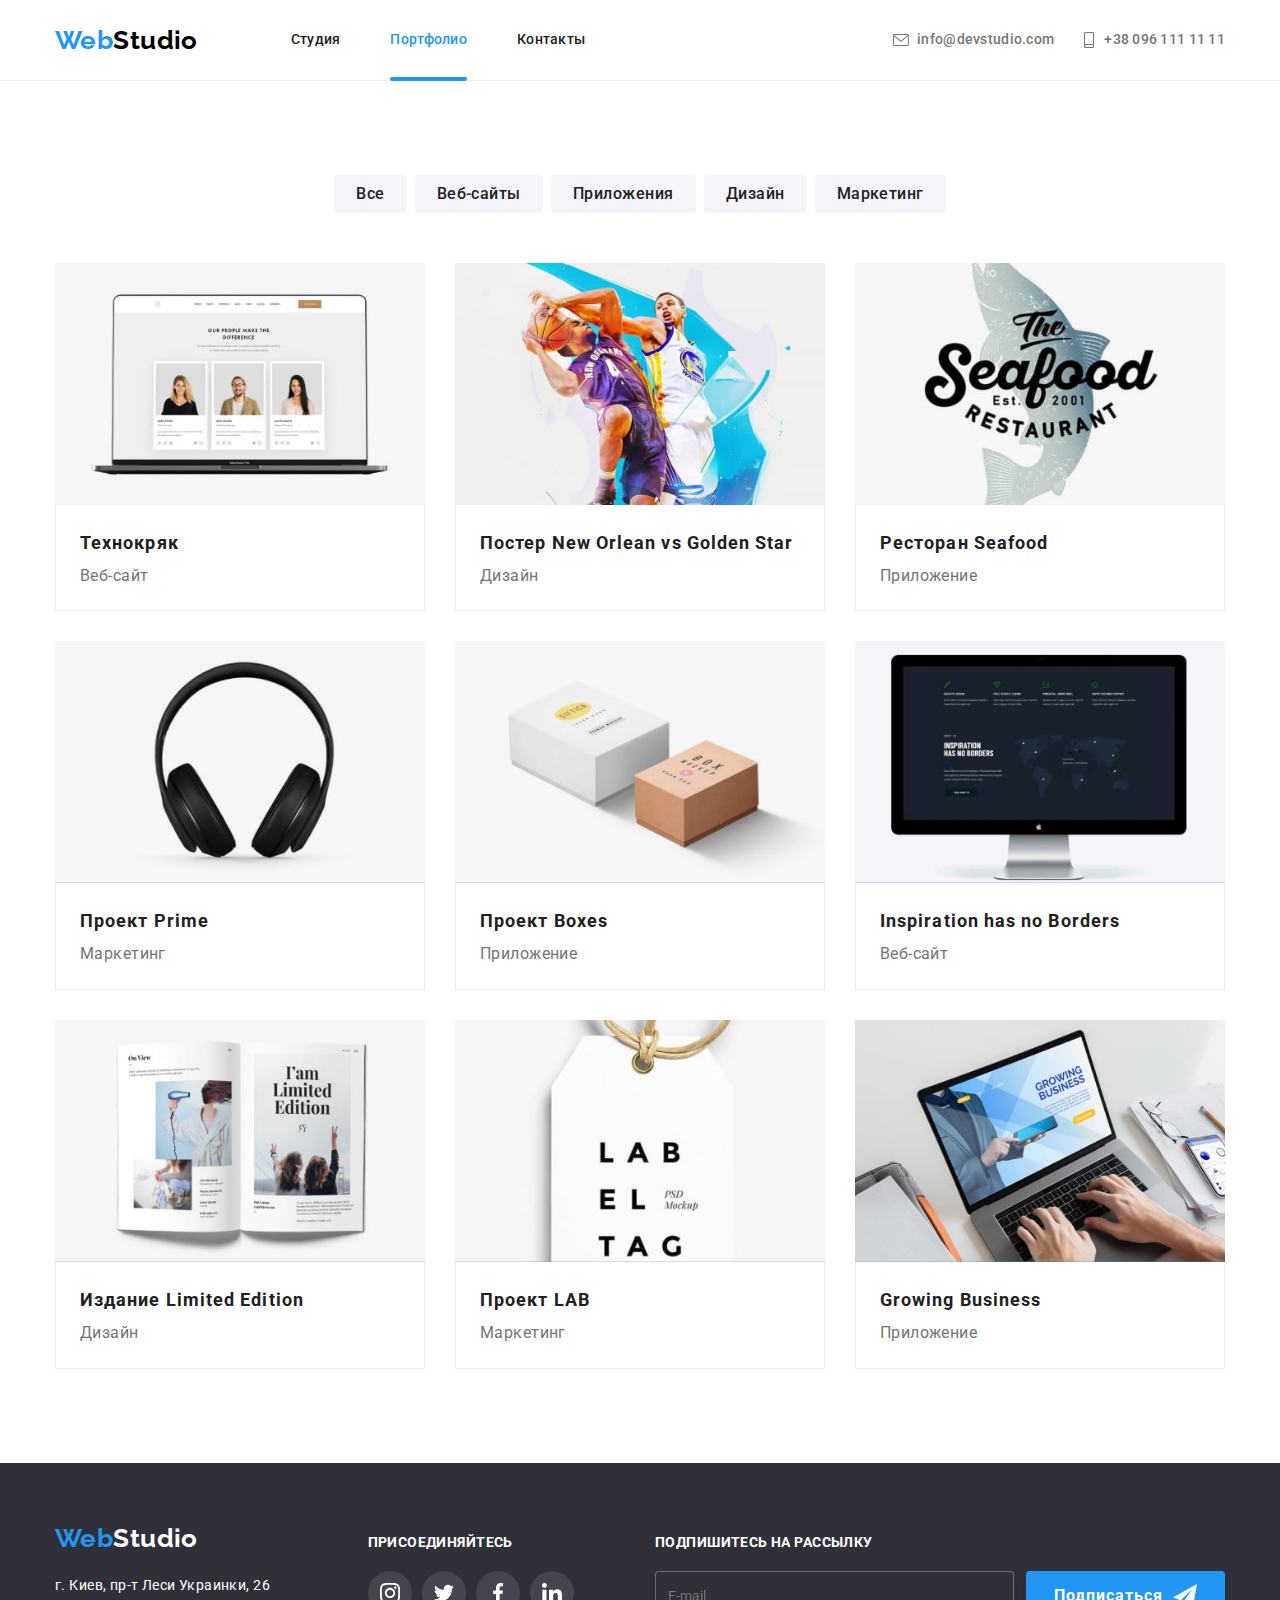
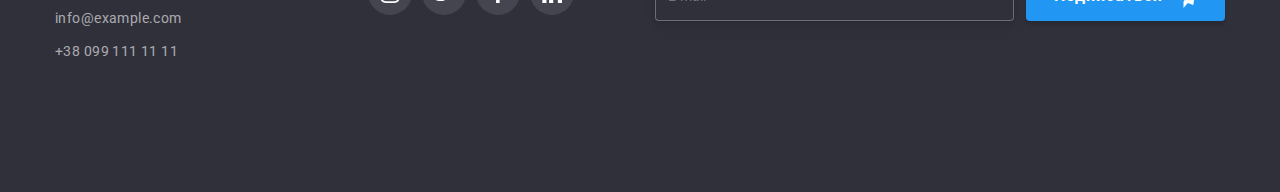
==== commit 9924f8c7: "Mentor`s fixes" ====
--- a/portfolio.html
+++ b/portfolio.html
@@ -77,6 +77,7 @@
                 class="social-menu__link"
                 href="https://instagram.com"
                 target="_blank"
+                rel="noopener noreferrer"
                 >Instagram</a
               >
             </li>
@@ -85,6 +86,7 @@
                 class="social-menu__link"
                 href="https://twitter.com"
                 target="_blank"
+                rel="noopener noreferrer"
                 >Twitter</a
               >
             </li>
@@ -93,6 +95,7 @@
                 class="social-menu__link"
                 href="https://facebook.com"
                 target="_blank"
+                rel="noopener noreferrer"
                 >Facebook</a
               >
             </li>
@@ -101,6 +104,7 @@
                 class="social-menu__link"
                 href="https://linkedin.com"
                 target="_blank"
+                rel="noopener noreferrer"
                 >LinkedIn</a
               >
             </li>
@@ -387,6 +391,8 @@
                   class="address__location"
                   href="https://goo.gl/maps/nL9pkd665aWA4ZFbA"
                   target="_blank"
+                  rel="noopener noreferrer"
+                  title="Посмотреть на google.maps"
                   >г. Киев, пр-т Леси Украинки, 26</a
                 >
               </li>
@@ -406,13 +412,16 @@
         </div>
         <!-- Join us column -->
         <div class="join-us">
-          <h3 class="footer-titles">Присоединяйтесь</h3>
+          <p class="footer-titles">Присоединяйтесь</p>
           <ul class="social-contacts">
             <li class="social-contacts__item">
               <a
                 class="social-contacts__link link"
                 href="https://instagram.com"
                 target="_blank"
+                rel="noopener noreferrer"
+                aria-label="instagram"
+                title="Instagram"
               >
                 <svg class="social-contacts__icon" width="20" height="20">
                   <use href="./img/icons.svg#instagram"></use>
@@ -425,6 +434,9 @@
                 class="social-contacts__link link"
                 href="https://twitter.com"
                 target="_blank"
+                rel="noopener noreferrer"
+                aria-label="twitter"
+                title="Twitter"
               >
                 <svg class="social-contacts__icon" width="20" height="20">
                   <use href="./img/icons.svg#twitter"></use>
@@ -437,6 +449,9 @@
                 class="social-contacts__link link"
                 href="https://facebook.com"
                 target="_blank"
+                rel="noopener noreferrer"
+                aria-label="facebook"
+                title="Facebook"
               >
                 <svg class="social-contacts__icon" width="20" height="20">
                   <use href="./img/icons.svg#facebook"></use>
@@ -449,6 +464,9 @@
                 class="social-contacts__link link"
                 href="https://linkedin.com"
                 target="_blank"
+                rel="noopener noreferrer"
+                aria-label="linkedin"
+                title="LinkedIn"
               >
                 <svg class="social-contacts__icon" width="20" height="20">
                   <use href="./img/icons.svg#linkedin"></use>
@@ -459,8 +477,8 @@
         </div>
         <!-- Subscription column -->
         <div class="subscription">
-          <h3 class="footer-titles">Подпишитесь на рассылку</h3>
-          <form class="subscription-form" action="submit">
+          <p class="footer-titles">Подпишитесь на рассылку</p>
+          <form class="subscription-form">
             <label class="subscription-form__label">
               <input
                 class="subscription-form__input"
--- a/css/main.min.css
+++ b/css/main.min.css
@@ -1 +1 @@
-@import"https://fonts.googleapis.com/css2?family=Raleway:wght@700&family=Roboto:wght@400;500;700;900&display=swap";/*! modern-normalize v1.0.0 | MIT License | https://github.com/sindresorhus/modern-normalize */*,*::before,*::after{-webkit-box-sizing:border-box;box-sizing:border-box}:root{-moz-tab-size:4;-o-tab-size:4;tab-size:4}html{line-height:1.15;-webkit-text-size-adjust:100%}body{margin:0}body{font-family:system-ui,-apple-system,"Segoe UI",Roboto,Helvetica,Arial,sans-serif,"Apple Color Emoji","Segoe UI Emoji"}hr{height:0;color:inherit}abbr[title]{-webkit-text-decoration:underline dotted;text-decoration:underline dotted}b,strong{font-weight:bolder}code,kbd,samp,pre{font-family:ui-monospace,SFMono-Regular,Consolas,"Liberation Mono",Menlo,monospace;font-size:1em}small{font-size:80%}sub,sup{font-size:75%;line-height:0;position:relative;vertical-align:baseline}sub{bottom:-0.25em}sup{top:-0.5em}table{text-indent:0;border-color:inherit}button,input,optgroup,select,textarea{font-family:inherit;font-size:100%;line-height:1.15;margin:0}button,select{text-transform:none}button,[type=button],[type=reset],[type=submit]{-webkit-appearance:button}::-moz-focus-inner{border-style:none;padding:0}:-moz-focusring{outline:1px dotted ButtonText}:-moz-ui-invalid{box-shadow:none}legend{padding:0}progress{vertical-align:baseline}::-webkit-inner-spin-button,::-webkit-outer-spin-button{height:auto}[type=search]{-webkit-appearance:textfield;outline-offset:-2px}::-webkit-search-decoration{-webkit-appearance:none}::-webkit-file-upload-button{-webkit-appearance:button;font:inherit}summary{display:list-item}* h1,h2,h3,h4,h5,h6,p,ul{margin:0;padding:0}img{display:block;max-width:100%;height:auto}body{background-color:#fff;color:#757575;font-family:Roboto,sans-serif;font-size:14px;line-height:1.71;letter-spacing:.03em}body.modal-open{overflow:hidden}.example,.filter,.social-contacts,.clients,.social-contact,.our-team__list,.services,.features,.social-menu,.site-nav{list-style:none}.section{padding-top:60px;padding-bottom:60px}@media screen and (min-width: 1200px){.section{padding-top:94px;padding-bottom:94px}}.container{margin-left:auto;margin-right:auto;padding-left:15px;padding-right:15px}@media screen and (min-width: 480px){.container{width:480px}}@media screen and (min-width: 768px){.container{width:768px}}@media screen and (min-width: 1200px){.container{width:1200px}}.secondary-titles{margin-bottom:30px;color:#212121;font-weight:700;font-size:28px;line-height:1.18;text-align:center}@media screen and (min-width: 1200px){.secondary-titles{margin-bottom:50px;font-size:36px;line-height:1.17}}.header{position:relative;border-bottom:1px solid #ececec}.header__container{display:-webkit-box;display:-ms-flexbox;display:flex;-webkit-box-align:center;-ms-flex-align:center;align-items:center}@media screen and (min-width: 768px){.header__container{-webkit-box-pack:justify;-ms-flex-pack:justify;justify-content:space-between}}@media screen and (min-width: 1200px){.header__container{-webkit-box-pack:start;-ms-flex-pack:start;justify-content:flex-start}}.logo{color:#000;font-family:Raleway,sans-serif;font-weight:700;font-size:24px;line-height:1.17;text-decoration:none}.logo__accent{color:#2196f3}@media screen and (min-width: 1200px){.logo{margin-right:93px;font-size:26px;line-height:1.19}}.menu-button{display:-webkit-inline-box;display:-ms-inline-flexbox;display:inline-flex;margin-left:auto;padding:0;border:none;background-color:transparent;padding-top:10px;padding-bottom:10px;z-index:3}.menu-button .menu-button__icon-cross{display:none}.menu-button.is-open .menu-button__icon-cross{display:block}.menu-button.is-open .menu-button__icon-menu{display:none}@media screen and (min-width: 768px){.menu-button{display:none}}@media screen and (max-width: 767px){.header-wrapper{display:none;position:absolute;top:0;left:0;width:100%;height:796px;padding:48px 40px;background-color:#fff;overflow-y:scroll;z-index:2}.header-wrapper.is-open{display:block}}@media screen and (min-width: 768px){.header-wrapper{display:-webkit-box;display:-ms-flexbox;display:flex;-webkit-box-align:center;-ms-flex-align:center;align-items:center}}@media screen and (min-width: 1200px){.header-wrapper{display:contents}}@media screen and (max-width: 767px){.main-nav{margin-bottom:302px}}@media screen and (min-width: 768px){.main-nav{margin-right:84px}}@media screen and (min-width: 768px){.site-nav{display:-webkit-box;display:-ms-flexbox;display:flex}}@media screen and (max-width: 767px){.site-nav__item:not(:last-child){margin-bottom:32px}}@media screen and (min-width: 768px){.site-nav__item:not(:first-child){margin-left:50px}}.site-nav__link{position:relative;color:#212121;font-weight:500;font-size:40px;line-height:1.18;letter-spacing:.02em;text-decoration:none;-webkit-transition:color 250ms cubic-bezier(0.4, 0, 0.2, 1);transition:color 250ms cubic-bezier(0.4, 0, 0.2, 1)}.site-nav__link:hover,.site-nav__link:focus{color:#2196f3}.site-nav__link--current{color:#2196f3}@media screen and (min-width: 768px){.site-nav__link{display:block;padding-top:32px;padding-bottom:32px;font-size:14px;line-height:1.14}.site-nav__link--current::after{content:"";position:absolute;bottom:0;left:0;-webkit-transform:translateY(1px);transform:translateY(1px);width:100%;height:4px;border-radius:2px;background-color:#2196f3}}.contacts{display:-webkit-box;display:-ms-flexbox;display:flex;-webkit-box-orient:vertical;-webkit-box-direction:normal;-ms-flex-direction:column;flex-direction:column;-webkit-box-align:start;-ms-flex-align:start;align-items:flex-start}@media screen and (min-width: 768px){.contacts{-webkit-box-orient:vertical;-webkit-box-direction:reverse;-ms-flex-direction:column-reverse;flex-direction:column-reverse;margin-left:auto}}@media screen and (min-width: 1200px){.contacts{-webkit-box-orient:horizontal;-webkit-box-direction:reverse;-ms-flex-direction:row-reverse;flex-direction:row-reverse;-webkit-box-align:center;-ms-flex-align:center;align-items:center}}.contacts__link-tel{display:inline-block;margin-bottom:32px;font-weight:500;font-size:34px;line-height:1.18;letter-spacing:.02em;color:#2196f3;text-decoration:none}@media screen and (min-width: 768px){.contacts__link-tel{margin-bottom:0;font-size:12px;line-height:1.17;color:#757575;-webkit-transition:color 250ms cubic-bezier(0.4, 0, 0.2, 1);transition:color 250ms cubic-bezier(0.4, 0, 0.2, 1)}.contacts__link-tel:hover,.contacts__link-tel:focus{color:#2196f3}}@media screen and (min-width: 1200px){.contacts__link-tel{display:-webkit-box;display:-ms-flexbox;display:flex;margin-left:30px;font-size:14px;line-height:1.14}}.contacts__link-email{display:-webkit-box;display:-ms-flexbox;display:flex;-webkit-box-align:center;-ms-flex-align:center;align-items:center;margin-bottom:64px;font-weight:500;font-size:24px;line-height:28px;letter-spacing:.02em;color:#757575;text-decoration:none}@media screen and (min-width: 768px){.contacts__link-email{margin-bottom:10px;font-size:12px;line-height:1.17;-webkit-transition:color 250ms cubic-bezier(0.4, 0, 0.2, 1);transition:color 250ms cubic-bezier(0.4, 0, 0.2, 1)}.contacts__link-email:hover,.contacts__link-email:focus{color:#2196f3}}@media screen and (min-width: 1200px){.contacts__link-email{margin-bottom:0;font-size:14px;line-height:1.14}}.contacts__icon-envelope{height:12px;width:16px;margin-right:8px;fill:currentColor}@media screen and (max-width: 767px){.contacts__icon-envelope{display:none}}.contacts__icon-smartphone{height:16px;width:10px;margin-right:8px;fill:currentColor}@media screen and (max-width: 767px){.contacts__icon-smartphone{display:none}}@media screen and (min-width: 1200px){.contacts__icon-smartphone{margin-right:10px}}.social-menu{display:-webkit-box;display:-ms-flexbox;display:flex;margin-top:auto}@media screen and (min-width: 768px){.social-menu{display:none}}.social-menu__link{font-weight:500;font-size:18px;line-height:1.22;letter-spacing:.02em;text-decoration:none;color:#2196f3}.social-menu__link--border::after{content:"";margin-left:10px;margin-right:10px;border-left:1px solid rgba(33,33,33,.2);border-right:1px solid rgba(33,33,33,.2)}.hero{background-color:#2f303a;text-align:center;padding-top:118px;padding-bottom:118px;margin-left:auto;margin-right:auto;background-repeat:no-repeat;background-position:center;max-width:480px;height:400px;background-size:480px 400px;background-image:-webkit-gradient(linear, left top, right top, from(rgba(47, 48, 58, 0.4)), to(rgba(47, 48, 58, 0.4))),url(../../img/hero/mobile-1x.jpg);background-image:linear-gradient(to right, rgba(47, 48, 58, 0.4), rgba(47, 48, 58, 0.4)),url(../../img/hero/mobile-1x.jpg)}@media(min-device-pixel-ratio: 2),(-webkit-min-device-pixel-ratio: 2),(min-resolution: 192dpi),(min-resolution: 2dppx){.hero{background-image:url("../../img/hero/mobile-retina-2x.jpg")}}@media screen and (min-width: 768px){.hero{max-width:768px;background-size:768px 400px;background-image:url(../../img/hero/tablet-1x.jpg)}}@media screen and (min-width: 768px)and (min-device-pixel-ratio: 2),screen and (min-width: 768px)and (-webkit-min-device-pixel-ratio: 2),screen and (min-width: 768px)and (min-resolution: 192dpi),screen and (min-width: 768px)and (min-resolution: 2dppx){.hero{background-image:url("../../img/hero/tablet-retina-2x.jpg")}}@media screen and (min-width: 1200px){.hero{padding-top:200px;padding-bottom:200px;max-width:1600px;height:600px;background-size:1600px 600px;background-image:url(../../img/hero/pc-1x.jpg)}}@media screen and (min-width: 1200px)and (min-device-pixel-ratio: 2),screen and (min-width: 1200px)and (-webkit-min-device-pixel-ratio: 2),screen and (min-width: 1200px)and (min-resolution: 192dpi),screen and (min-width: 1200px)and (min-resolution: 2dppx){.hero{background-image:url("../../img/hero/pc-retina-2x.jpg")}}.hero-title{margin-left:auto;margin-right:auto;max-width:360px;color:#fff;font-weight:900;font-size:26px;line-height:1.62;letter-spacing:.06em;text-transform:uppercase}@media screen and (min-width: 1200px){.hero-title{max-width:700px;font-size:44px;line-height:1.36}}.hero-button{margin-top:30px;padding:10px 32px;border-radius:4px;border-style:hidden;font-family:Roboto,sans-serif;background-color:#2196f3;color:#fff;font-weight:700;font-size:16px;line-height:1.87;letter-spacing:.06em;-webkit-transition:color 250ms cubic-bezier(0.4, 0, 0.2, 1);transition:color 250ms cubic-bezier(0.4, 0, 0.2, 1)}.hero-button:hover,.hero-button:focus{color:#000;cursor:pointer}.features{margin-bottom:-30px}@media screen and (min-width: 768px){.features{display:-webkit-box;display:-ms-flexbox;display:flex;-ms-flex-wrap:wrap;flex-wrap:wrap;margin-left:-30px}}@media screen and (min-width: 1200px){.features{margin-bottom:0}}.features__item{margin-bottom:30px}@media screen and (min-width: 768px){.features__item{margin-left:30px;-ms-flex-preferred-size:calc((100% - 60px) / 2);flex-basis:calc((100% - 60px) / 2)}}@media screen and (min-width: 1200px){.features__item{margin-bottom:0;-ms-flex-preferred-size:calc((100% - 120px) / 4);flex-basis:calc((100% - 120px) / 4)}}.features__icon-wrapper{display:-webkit-box;display:-ms-flexbox;display:flex;-webkit-box-pack:center;-ms-flex-pack:center;justify-content:center;-webkit-box-align:center;-ms-flex-align:center;align-items:center;margin-bottom:30px;width:100%;height:120px;background-color:#f5f4fa;border-radius:4px}.features__icon{width:70px;height:70px}.features__title{margin-bottom:10px;color:#212121;font-weight:700;line-height:1.14;text-transform:uppercase;text-align:center}@media screen and (min-width: 768px){.features__title{text-align:start}}.services-section{padding-top:0}@media screen and (max-width: 1199px){.services-section{display:none}}.services{display:-webkit-box;display:-ms-flexbox;display:flex;-ms-flex-wrap:wrap;flex-wrap:wrap;margin-left:-30px}.services__item{position:relative;margin-left:30px;-ms-flex-preferred-size:calc((100% - 90px) / 3);flex-basis:calc((100% - 90px) / 3)}.services__title{position:absolute;bottom:0;left:0;padding:27px 0;width:100%;background:rgba(47,48,58,.8);font-weight:700;line-height:1.14;text-align:center;text-transform:uppercase;color:#fff}.our-team__section{background-color:#f5f4fa}.our-team__list{margin-bottom:-30px;text-align:center}@media screen and (min-width: 768px){.our-team__list{display:-webkit-box;display:-ms-flexbox;display:flex;-ms-flex-wrap:wrap;flex-wrap:wrap;margin-left:-30px}}.our-team__card{margin-bottom:30px;padding-bottom:30px;border-radius:4px;background-color:#fff;-webkit-box-shadow:0px 1px 3px rgba(0,0,0,.12),0px 1px 1px rgba(0,0,0,.14),0px 2px 1px rgba(0,0,0,.2);box-shadow:0px 1px 3px rgba(0,0,0,.12),0px 1px 1px rgba(0,0,0,.14),0px 2px 1px rgba(0,0,0,.2);border-radius:0px 0px 4px 4px}@media screen and (min-width: 768px){.our-team__card{margin-left:30px;-ms-flex-preferred-size:calc((100% - 60px) / 2);flex-basis:calc((100% - 60px) / 2)}}@media screen and (min-width: 1200px){.our-team__card{-ms-flex-preferred-size:calc((100% - 120px) / 4);flex-basis:calc((100% - 120px) / 4)}}.our-team__picture{margin-bottom:30px}.our-team__name{margin-bottom:10px;color:#212121;font-weight:500;font-size:16px;line-height:1.19}.our-team__position{margin-bottom:16px;font-size:16px;line-height:1.19}.social-contact{display:-webkit-inline-box;display:-ms-inline-flexbox;display:inline-flex}.social-contact__item:not(:last-child){margin-right:10px}.social-contact__link{display:-webkit-box;display:-ms-flexbox;display:flex;-webkit-box-pack:center;-ms-flex-pack:center;justify-content:center;-webkit-box-align:center;-ms-flex-align:center;align-items:center;fill:#afb1b8;height:44px;width:44px;border-radius:50%;border:hidden;-webkit-transition:background-color 250ms cubic-bezier(0.4, 0, 0.2, 1),fill 250ms cubic-bezier(0.4, 0, 0.2, 1);transition:background-color 250ms cubic-bezier(0.4, 0, 0.2, 1),fill 250ms cubic-bezier(0.4, 0, 0.2, 1)}.social-contact__link:hover,.social-contact__link:focus{background-color:#2196f3;fill:#fff}.clients{display:-webkit-box;display:-ms-flexbox;display:flex;-ms-flex-wrap:wrap;flex-wrap:wrap;margin-left:-30px;margin-bottom:-30px}@media screen and (min-width: 1200px){.clients{margin-bottom:0}}.clients__item{margin-left:30px;margin-bottom:30px;-ms-flex-preferred-size:calc((100% - 60px) / 2);flex-basis:calc((100% - 60px) / 2)}@media screen and (min-width: 768px){.clients__item{-ms-flex-preferred-size:calc((100% - 90px) / 3);flex-basis:calc((100% - 90px) / 3)}}@media screen and (min-width: 1200px){.clients__item{margin-bottom:0;-ms-flex-preferred-size:calc((100% - 180px) / 6);flex-basis:calc((100% - 180px) / 6)}}.clients__link{display:-webkit-box;display:-ms-flexbox;display:flex;-webkit-box-pack:center;-ms-flex-pack:center;justify-content:center;-webkit-box-align:center;-ms-flex-align:center;align-items:center;height:92px;fill:#afb1b8;border:1px solid #afb1b8;border-radius:4px;-webkit-transition:border-color 250ms cubic-bezier(0.4, 0, 0.2, 1),fill 250ms cubic-bezier(0.4, 0, 0.2, 1);transition:border-color 250ms cubic-bezier(0.4, 0, 0.2, 1),fill 250ms cubic-bezier(0.4, 0, 0.2, 1)}.clients__link:hover,.clients__link:focus{border-color:#2196f3;fill:#2196f3}.footer{text-align:center;background-color:#2f303a}@media screen and (min-width: 1200px){.footer{text-align:start}}.footer__container--flex{display:-webkit-box;display:-ms-flexbox;display:flex;-webkit-box-orient:vertical;-webkit-box-direction:normal;-ms-flex-direction:column;flex-direction:column;padding-top:60px;padding-bottom:60px}@media screen and (min-width: 768px){.footer__container--flex{-webkit-box-orient:horizontal;-webkit-box-direction:normal;-ms-flex-direction:row;flex-direction:row;-ms-flex-wrap:wrap;flex-wrap:wrap;-webkit-box-pack:center;-ms-flex-pack:center;justify-content:center;-webkit-box-align:baseline;-ms-flex-align:baseline;align-items:baseline}}@media screen and (min-width: 1200px){.footer__container--flex{-webkit-box-pack:justify;-ms-flex-pack:justify;justify-content:space-between}}.about-us{margin-right:auto;margin-left:auto;width:231px;margin-bottom:60px}@media screen and (min-width: 1200px){.about-us{margin-left:0;margin-right:0}}.logo__footer{display:block;margin-bottom:20px;text-align:center;color:#fff}.address__list{list-style:none;font-style:normal}.address__location{display:inline-block;margin-bottom:8px;color:#fff;text-decoration:none;-webkit-transition:color 250ms cubic-bezier(0.4, 0, 0.2, 1);transition:color 250ms cubic-bezier(0.4, 0, 0.2, 1)}.address__location:hover,.address__location:focus{color:#2196f3}@media screen and (min-width: 1200px){.address__location{margin-bottom:9px}}.address__contacts{display:block;margin-bottom:8px;color:rgba(255,255,255,.6);text-decoration:none;-webkit-transition:color 250ms cubic-bezier(0.4, 0, 0.2, 1);transition:color 250ms cubic-bezier(0.4, 0, 0.2, 1)}.address__contacts:hover,.address__contacts:focus{color:#2196f3}@media screen and (min-width: 1200px){.address__contacts{margin-bottom:9px}}.join-us{margin-right:auto;margin-left:auto;width:206px;margin-bottom:60px}@media screen and (min-width: 1200px){.join-us{margin-right:0;margin-left:0}}.footer-titles{margin-bottom:20px;font-weight:700;line-height:1.14;text-transform:uppercase;color:#fff}.social-contacts{display:-webkit-inline-box;display:-ms-inline-flexbox;display:inline-flex}.social-contacts__item:not(:last-child){margin-right:10px}.social-contacts__link{display:-webkit-box;display:-ms-flexbox;display:flex;-webkit-box-pack:center;-ms-flex-pack:center;justify-content:center;-webkit-box-align:center;-ms-flex-align:center;align-items:center;fill:#fff;background-color:rgba(255,255,255,.1);width:44px;height:44px;border-radius:50%;border:hidden;-webkit-transition:background-color 250ms cubic-bezier(0.4, 0, 0.2, 1);transition:background-color 250ms cubic-bezier(0.4, 0, 0.2, 1)}.social-contacts__link:hover,.social-contacts__link:focus{background-color:#2196f3}.subscription{width:100%}@media screen and (min-width: 768px)and (max-width: 1199px){.subscription{width:450px}}@media screen and (min-width: 1200px){.subscription{width:570px}}.subscription-form{display:-webkit-box;display:-ms-flexbox;display:flex;-webkit-box-orient:vertical;-webkit-box-direction:normal;-ms-flex-direction:column;flex-direction:column}@media screen and (min-width: 1200px){.subscription-form{-webkit-box-orient:horizontal;-webkit-box-direction:normal;-ms-flex-direction:row;flex-direction:row}}@media screen and (min-width: 1200px){.subscription-form__label{-webkit-box-flex:1;-ms-flex-positive:1;flex-grow:1;margin-right:12px}}.subscription-form__input{margin-bottom:20px;padding-left:12px;background-color:#2f303a;border:1px solid rgba(255,255,255,.3);-webkit-filter:drop-shadow(0px 4px 4px rgba(0, 0, 0, 0.15));filter:drop-shadow(0px 4px 4px rgba(0, 0, 0, 0.15));border-radius:4px;height:50px;width:100%;color:#fff;-webkit-transition:border 250ms cubic-bezier(0.4, 0, 0.2, 1);transition:border 250ms cubic-bezier(0.4, 0, 0.2, 1)}.subscription-form__input:focus-within,.subscription-form__input:hover{border:1px solid #2196f3;outline:none}@media screen and (min-width: 1200px){.subscription-form__input{margin-bottom:0}}.subscription-button{margin-right:auto;margin-left:auto;background-color:#2196f3;padding:10px 28px;-webkit-box-shadow:0px 4px 4px rgba(0,0,0,.15);box-shadow:0px 4px 4px rgba(0,0,0,.15);border-radius:4px;border:none;font-weight:700;font-size:16px;line-height:1.87;display:-webkit-box;display:-ms-flexbox;display:flex;-webkit-box-align:center;-ms-flex-align:center;align-items:center;text-align:center;letter-spacing:.06em;color:#fff;cursor:pointer}.subscription-button__icon{margin-left:10px}.backdrop.backdrop--is-hidden{visibility:hidden;opacity:0;pointer-events:none}.backdrop{position:fixed;top:0;left:0;width:100%;height:100%;background-color:rgba(0,0,0,.2);-webkit-transition:opacity 250ms linear;transition:opacity 250ms linear;padding:94px 15px;overflow-y:scroll;z-index:4}.modal{-webkit-transition:-webkit-transform 250ms linear;transition:-webkit-transform 250ms linear;transition:transform 250ms linear;transition:transform 250ms linear, -webkit-transform 250ms linear;padding:40px;max-width:450px;max-height:609px;background-color:#fff}.backdrop--is-hidden .modal{-webkit-transform:translate(-50%, -50%) scale(0.4);transform:translate(-50%, -50%) scale(0.4)}@media screen and (min-width: 480px){.modal{position:absolute;top:50%;left:50%;width:450px;max-width:none;max-height:none;-webkit-transform:translate(-50%, -50%) scale(1);transform:translate(-50%, -50%) scale(1)}}@media screen and (min-width: 1200px){.modal{width:528px;height:581px}}.close-button{position:absolute;right:8px;top:8px;padding:0;-webkit-box-sizing:border-box;box-sizing:border-box;width:30px;height:30px;border:1px solid rgba(0,0,0,.1);border-radius:50%;background-color:#fff;cursor:pointer}.close-button__icon{display:-webkit-inline-box;display:-ms-inline-flexbox;display:inline-flex;position:relative;top:2px;width:18px;height:18px}.close-button:focus .close-button__icon,.close-button:hover .close-button__icon{fill:#2196f3;-webkit-transition:fill 250ms cubic-bezier(0.4, 0, 0.2, 1);transition:fill 250ms cubic-bezier(0.4, 0, 0.2, 1)}.modal__title{margin-bottom:12px;color:#212121;font-weight:700;font-size:20px;line-height:1.15;text-align:center}.form-field{margin-bottom:10px}.form-field__label{display:block;margin-bottom:4px;font-size:12px;line-height:1.17;letter-spacing:.01em}.form-field__input-area{position:relative}.form-field__icon{position:absolute;width:18px;height:18px;top:50%;left:12px;pointer-events:none;-webkit-transform:translateY(-50%);transform:translateY(-50%);fill:#212121;-webkit-transition:fill 250ms cubic-bezier(0.4, 0, 0.2, 1);transition:fill 250ms cubic-bezier(0.4, 0, 0.2, 1)}.form-field__input-area:focus-within .form-field__icon,.form-field__input-area:hover .form-field__icon{fill:#2196f3}.form-field__input{width:100%;height:40px;padding-left:42px;border:1px solid rgba(33,33,33,.2);-webkit-box-sizing:border-box;box-sizing:border-box;border-radius:4px;-webkit-transition:border 250ms cubic-bezier(0.4, 0, 0.2, 1);transition:border 250ms cubic-bezier(0.4, 0, 0.2, 1)}.form-field__input:focus-within,.form-field__input:hover{border:1px solid #2196f3;outline:none}.form-field__comment-input{-webkit-box-sizing:border-box;box-sizing:border-box;padding:12px 16px;width:100%;resize:none;border:1px solid rgba(33,33,33,.2);border-radius:4px;-webkit-transition:border 250ms cubic-bezier(0.4, 0, 0.2, 1);transition:border 250ms cubic-bezier(0.4, 0, 0.2, 1)}.form-field__comment-input:focus-within,.form-field__comment-input:hover{border:1px solid #2196f3;outline:none}.agreement-field{position:relative;margin-bottom:30px;margin-left:22px;font-size:12px;line-height:1.17}@media screen and (min-width: 1200px){.agreement-field{margin-left:32px;font-size:14px;line-height:1.71}}.agreement-field__label{position:relative}.agreement-field__input{position:absolute;overflow:hidden;clip:rect(0 0 0 0);width:16px;height:15px}.agreement-field__icon{-webkit-box-sizing:border-box;box-sizing:border-box;position:absolute;top:0;left:-22px;fill:#fff;stroke:#fff;width:16px;height:15px;border:2px solid #212121;border-radius:4px;-webkit-transition:border-color 250ms cubic-bezier(0.4, 0, 0.2, 1),background-color 250ms cubic-bezier(0.4, 0, 0.2, 1);transition:border-color 250ms cubic-bezier(0.4, 0, 0.2, 1),background-color 250ms cubic-bezier(0.4, 0, 0.2, 1)}.agreement-field__input:checked+.agreement-field__icon{border-color:#2196f3;background-color:#2196f3}.agreement-field__link{color:#2196f3}.modal-submit{display:-webkit-box;display:-ms-flexbox;display:flex;-webkit-box-pack:center;-ms-flex-pack:center;justify-content:center}.modal-submit__button{display:-webkit-box;display:-ms-flexbox;display:flex;-webkit-box-align:center;-ms-flex-align:center;align-items:center;text-align:center;padding:10px 55px;font-weight:bold;font-size:16px;line-height:1.87;color:#fff;background-color:#2196f3;letter-spacing:.06em;-webkit-box-shadow:0px 4px 4px rgba(0,0,0,.15);box-shadow:0px 4px 4px rgba(0,0,0,.15);border-radius:4px;border:hidden;cursor:pointer}.filter{display:-webkit-box;display:-ms-flexbox;display:flex;-ms-flex-wrap:wrap;flex-wrap:wrap;margin-bottom:40px}@media screen and (min-width: 768px){.filter{margin-bottom:30px;-webkit-box-pack:center;-ms-flex-pack:center;justify-content:center}}@media screen and (min-width: 1200px){.filter{margin-bottom:50px}}@media screen and (max-width: 767px){.filter__item{margin-bottom:15px}}.filter__item:not(:last-child){margin-right:8px}.filter__button{padding:6px 22px;font-family:Roboto,sans-serif;color:#212121;background-color:#f5f4fa;font-weight:500;font-size:16px;line-height:1.62;letter-spacing:.03em;text-align:center;cursor:pointer;border-radius:4px;border-style:hidden;-webkit-transition:color 250ms cubic-bezier(0.4, 0, 0.2, 1),background-color 250ms cubic-bezier(0.4, 0, 0.2, 1),-webkit-box-shadow 250ms cubic-bezier(0.4, 0, 0.2, 1);transition:color 250ms cubic-bezier(0.4, 0, 0.2, 1),background-color 250ms cubic-bezier(0.4, 0, 0.2, 1),-webkit-box-shadow 250ms cubic-bezier(0.4, 0, 0.2, 1);transition:color 250ms cubic-bezier(0.4, 0, 0.2, 1),background-color 250ms cubic-bezier(0.4, 0, 0.2, 1),box-shadow 250ms cubic-bezier(0.4, 0, 0.2, 1);transition:color 250ms cubic-bezier(0.4, 0, 0.2, 1),background-color 250ms cubic-bezier(0.4, 0, 0.2, 1),box-shadow 250ms cubic-bezier(0.4, 0, 0.2, 1),-webkit-box-shadow 250ms cubic-bezier(0.4, 0, 0.2, 1)}.filter__button:hover,.filter__button:focus{color:#fff;background-color:#2196f3;-webkit-box-shadow:0px 3px 1px rgba(0,0,0,.1),0px 1px 2px rgba(0,0,0,.08),0px 2px 2px rgba(0,0,0,.12);box-shadow:0px 3px 1px rgba(0,0,0,.1),0px 1px 2px rgba(0,0,0,.08),0px 2px 2px rgba(0,0,0,.12)}.example{margin-top:-30px}@media screen and (min-width: 768px){.example{display:-webkit-box;display:-ms-flexbox;display:flex;-ms-flex-wrap:wrap;flex-wrap:wrap;margin-left:-30px}}.example__card{margin-top:30px;-webkit-transition:-webkit-box-shadow 250ms cubic-bezier(0.4, 0, 0.2, 1);transition:-webkit-box-shadow 250ms cubic-bezier(0.4, 0, 0.2, 1);transition:box-shadow 250ms cubic-bezier(0.4, 0, 0.2, 1);transition:box-shadow 250ms cubic-bezier(0.4, 0, 0.2, 1), -webkit-box-shadow 250ms cubic-bezier(0.4, 0, 0.2, 1)}@media screen and (min-width: 768px){.example__card{margin-left:30px;-ms-flex-preferred-size:calc((100% - 60px) / 2);flex-basis:calc((100% - 60px) / 2)}}@media screen and (min-width: 1200px){.example__card{-ms-flex-preferred-size:calc((100% - 90px) / 3);flex-basis:calc((100% - 90px) / 3)}}.example__card:hover,.example__card:focus{-webkit-box-shadow:0px 1px 1px rgba(0,0,0,.12),0px 4px 4px rgba(0,0,0,.06),1px 4px 6px rgba(0,0,0,.16);box-shadow:0px 1px 1px rgba(0,0,0,.12),0px 4px 4px rgba(0,0,0,.06),1px 4px 6px rgba(0,0,0,.16)}.example__link{text-decoration:none}.example__content{position:relative;bottom:0;left:0;overflow:hidden;opacity:1}.example__text{position:absolute;-webkit-transform:translateY(100%);transform:translateY(100%);-webkit-transition:-webkit-transform 250ms cubic-bezier(0.4, 0, 0.2, 1);transition:-webkit-transform 250ms cubic-bezier(0.4, 0, 0.2, 1);transition:transform 250ms cubic-bezier(0.4, 0, 0.2, 1);transition:transform 250ms cubic-bezier(0.4, 0, 0.2, 1), -webkit-transform 250ms cubic-bezier(0.4, 0, 0.2, 1);width:100%;height:100%;padding:63px 24px;background-color:rgba(33,150,243,.9);font-size:18px;line-height:1.56;color:#fff}.example__card:hover .example__text,.example__card:focus-within .example__text{-webkit-transform:translateY(0);transform:translateY(0)}.example__description{padding:20px 24px;border-right:1px solid #eee;border-left:1px solid #eee;border-bottom:1px solid #eee}@media screen and (min-width: 768px)and (max-width: 1199px){.example__description--padding{padding-bottom:56px}}.example__name{color:#212121;font-weight:700;font-size:18px;line-height:2;letter-spacing:.06em}.example__type{font-size:16px;line-height:1.87;color:#757575}/*# sourceMappingURL=main.min.css.map */+@import"https://fonts.googleapis.com/css2?family=Raleway:wght@700&family=Roboto:wght@400;500;700;900&display=swap";/*! modern-normalize v1.0.0 | MIT License | https://github.com/sindresorhus/modern-normalize */*,*::before,*::after{-webkit-box-sizing:border-box;box-sizing:border-box}:root{-moz-tab-size:4;-o-tab-size:4;tab-size:4}html{line-height:1.15;-webkit-text-size-adjust:100%}body{margin:0}body{font-family:system-ui,-apple-system,"Segoe UI",Roboto,Helvetica,Arial,sans-serif,"Apple Color Emoji","Segoe UI Emoji"}hr{height:0;color:inherit}abbr[title]{-webkit-text-decoration:underline dotted;text-decoration:underline dotted}b,strong{font-weight:bolder}code,kbd,samp,pre{font-family:ui-monospace,SFMono-Regular,Consolas,"Liberation Mono",Menlo,monospace;font-size:1em}small{font-size:80%}sub,sup{font-size:75%;line-height:0;position:relative;vertical-align:baseline}sub{bottom:-0.25em}sup{top:-0.5em}table{text-indent:0;border-color:inherit}button,input,optgroup,select,textarea{font-family:inherit;font-size:100%;line-height:1.15;margin:0}button,select{text-transform:none}button,[type=button],[type=reset],[type=submit]{-webkit-appearance:button}::-moz-focus-inner{border-style:none;padding:0}:-moz-focusring{outline:1px dotted ButtonText}:-moz-ui-invalid{box-shadow:none}legend{padding:0}progress{vertical-align:baseline}::-webkit-inner-spin-button,::-webkit-outer-spin-button{height:auto}[type=search]{-webkit-appearance:textfield;outline-offset:-2px}::-webkit-search-decoration{-webkit-appearance:none}::-webkit-file-upload-button{-webkit-appearance:button;font:inherit}summary{display:list-item}* h1,h2,h3,h4,h5,h6,p,ul{margin:0;padding:0}img{display:block;max-width:100%;height:auto}body{background-color:#fff;color:#757575;font-family:Roboto,sans-serif;font-size:14px;line-height:1.71;letter-spacing:.03em}body.modal-open{overflow:hidden}.example,.filter,.social-contacts,.clients,.social-contact,.our-team__list,.services,.features,.social-menu,.site-nav{list-style:none}.section{padding-top:60px;padding-bottom:60px}@media screen and (min-width: 1200px){.section{padding-top:94px;padding-bottom:94px}}.container{margin-left:auto;margin-right:auto;padding-left:15px;padding-right:15px}@media screen and (min-width: 480px){.container{width:480px}}@media screen and (min-width: 768px){.container{width:768px}}@media screen and (min-width: 1200px){.container{width:1200px}}.secondary-titles{margin-bottom:30px;color:#212121;font-weight:700;font-size:28px;line-height:1.18;text-align:center}@media screen and (min-width: 1200px){.secondary-titles{margin-bottom:50px;font-size:36px;line-height:1.17}}@-webkit-keyframes mobileMenu{0%{-webkit-transform:translateX(100%);transform:translateX(100%)}100%{-webkit-transform:translateX(0%);transform:translateX(0%)}}@keyframes mobileMenu{0%{-webkit-transform:translateX(100%);transform:translateX(100%)}100%{-webkit-transform:translateX(0%);transform:translateX(0%)}}.header{position:relative;border-bottom:1px solid #ececec}.header__container{display:-webkit-box;display:-ms-flexbox;display:flex;-webkit-box-align:center;-ms-flex-align:center;align-items:center}@media screen and (min-width: 768px){.header__container{-webkit-box-pack:justify;-ms-flex-pack:justify;justify-content:space-between}}@media screen and (min-width: 1200px){.header__container{-webkit-box-pack:start;-ms-flex-pack:start;justify-content:flex-start}}.logo{color:#000;font-family:Raleway,sans-serif;font-weight:700;font-size:24px;line-height:1.17;text-decoration:none}.logo__accent{color:#2196f3}@media screen and (min-width: 1200px){.logo{margin-right:93px;font-size:26px;line-height:1.19}}.menu-button{display:-webkit-inline-box;display:-ms-inline-flexbox;display:inline-flex;margin-left:auto;padding:0;border:none;background-color:transparent;padding-top:10px;padding-bottom:10px;z-index:3}.menu-button .menu-button__icon-cross{display:none}.menu-button.is-open .menu-button__icon-cross{display:block}.menu-button.is-open .menu-button__icon-menu{display:none}@media screen and (min-width: 768px){.menu-button{display:none}}@media screen and (max-width: 767px){.header-wrapper{display:none;position:absolute;top:0;right:0;width:100%;height:796px;padding:48px 40px;background-color:#fff;overflow-y:scroll;z-index:2;-webkit-animation-name:mobileMenu;animation-name:mobileMenu;-webkit-animation-duration:250ms;animation-duration:250ms;-webkit-animation-timing-function:cubic-bezier(0.4, 0, 0.2, 1);animation-timing-function:cubic-bezier(0.4, 0, 0.2, 1)}.header-wrapper.is-open{display:block}}@media screen and (min-width: 768px){.header-wrapper{display:-webkit-box;display:-ms-flexbox;display:flex;-webkit-box-align:center;-ms-flex-align:center;align-items:center}}@media screen and (min-width: 1200px){.header-wrapper{display:contents}}@media screen and (max-width: 767px){.main-nav{margin-bottom:302px}}@media screen and (min-width: 768px){.main-nav{margin-right:84px}}@media screen and (min-width: 768px){.site-nav{display:-webkit-box;display:-ms-flexbox;display:flex}}@media screen and (max-width: 767px){.site-nav__item:not(:last-child){margin-bottom:32px}}@media screen and (min-width: 768px){.site-nav__item:not(:first-child){margin-left:50px}}.site-nav__link{position:relative;color:#212121;font-weight:500;font-size:40px;line-height:1.18;letter-spacing:.02em;text-decoration:none;-webkit-transition:color 250ms cubic-bezier(0.4, 0, 0.2, 1);transition:color 250ms cubic-bezier(0.4, 0, 0.2, 1)}.site-nav__link:hover,.site-nav__link:focus{color:#2196f3}.site-nav__link--current{color:#2196f3}@media screen and (min-width: 768px){.site-nav__link{display:block;padding-top:32px;padding-bottom:32px;font-size:14px;line-height:1.14}.site-nav__link--current::after{content:"";position:absolute;bottom:0;left:0;-webkit-transform:translateY(1px);transform:translateY(1px);width:100%;height:4px;border-radius:2px;background-color:#2196f3}}.contacts{display:-webkit-box;display:-ms-flexbox;display:flex;-webkit-box-orient:vertical;-webkit-box-direction:normal;-ms-flex-direction:column;flex-direction:column;-webkit-box-align:start;-ms-flex-align:start;align-items:flex-start}@media screen and (min-width: 768px){.contacts{-webkit-box-orient:vertical;-webkit-box-direction:reverse;-ms-flex-direction:column-reverse;flex-direction:column-reverse;margin-left:auto}}@media screen and (min-width: 1200px){.contacts{-webkit-box-orient:horizontal;-webkit-box-direction:reverse;-ms-flex-direction:row-reverse;flex-direction:row-reverse;-webkit-box-align:center;-ms-flex-align:center;align-items:center}}.contacts__link-tel{display:inline-block;margin-bottom:32px;font-weight:500;font-size:34px;line-height:1.18;letter-spacing:.02em;color:#2196f3;text-decoration:none}@media screen and (min-width: 768px){.contacts__link-tel{margin-bottom:0;font-size:12px;line-height:1.17;color:#757575;-webkit-transition:color 250ms cubic-bezier(0.4, 0, 0.2, 1);transition:color 250ms cubic-bezier(0.4, 0, 0.2, 1)}.contacts__link-tel:hover,.contacts__link-tel:focus{color:#2196f3}}@media screen and (min-width: 1200px){.contacts__link-tel{display:-webkit-box;display:-ms-flexbox;display:flex;margin-left:30px;font-size:14px;line-height:1.14}}.contacts__link-email{display:-webkit-box;display:-ms-flexbox;display:flex;-webkit-box-align:center;-ms-flex-align:center;align-items:center;margin-bottom:64px;font-weight:500;font-size:24px;line-height:28px;letter-spacing:.02em;color:#757575;text-decoration:none}@media screen and (min-width: 768px){.contacts__link-email{margin-bottom:10px;font-size:12px;line-height:1.17;-webkit-transition:color 250ms cubic-bezier(0.4, 0, 0.2, 1);transition:color 250ms cubic-bezier(0.4, 0, 0.2, 1)}.contacts__link-email:hover,.contacts__link-email:focus{color:#2196f3}}@media screen and (min-width: 1200px){.contacts__link-email{margin-bottom:0;font-size:14px;line-height:1.14}}.contacts__icon-envelope{height:12px;width:16px;margin-right:8px;fill:currentColor}@media screen and (max-width: 767px){.contacts__icon-envelope{display:none}}.contacts__icon-smartphone{height:16px;width:10px;margin-right:8px;fill:currentColor}@media screen and (max-width: 767px){.contacts__icon-smartphone{display:none}}@media screen and (min-width: 1200px){.contacts__icon-smartphone{margin-right:10px}}.social-menu{display:-webkit-box;display:-ms-flexbox;display:flex;margin-top:auto}@media screen and (min-width: 768px){.social-menu{display:none}}.social-menu__link{font-weight:500;font-size:18px;line-height:1.22;letter-spacing:.02em;text-decoration:none;color:#2196f3}.social-menu__link--border::after{content:"";margin-left:10px;margin-right:10px;border-left:1px solid rgba(33,33,33,.2);border-right:1px solid rgba(33,33,33,.2)}.hero{background-color:#2f303a;text-align:center;padding-top:118px;padding-bottom:118px;margin-left:auto;margin-right:auto;background-repeat:no-repeat;background-position:center;max-width:480px;height:400px;background-size:480px 400px;background-image:-webkit-gradient(linear, left top, right top, from(rgba(47, 48, 58, 0.4)), to(rgba(47, 48, 58, 0.4))),url("../img/hero/mobile-1x.jpg");background-image:linear-gradient(to right, rgba(47, 48, 58, 0.4), rgba(47, 48, 58, 0.4)),url("../img/hero/mobile-1x.jpg")}@media(min-device-pixel-ratio: 2),(-webkit-min-device-pixel-ratio: 2),(min-resolution: 192dpi),(min-resolution: 2dppx){.hero{background-image:url("../img/hero/mobile-retina-2x.jpg")}}@media screen and (min-width: 768px){.hero{max-width:768px;background-size:768px 400px;background-image:url("../img/hero/tablet-1x.jpg")}}@media screen and (min-width: 768px)and (min-device-pixel-ratio: 2),screen and (min-width: 768px)and (-webkit-min-device-pixel-ratio: 2),screen and (min-width: 768px)and (min-resolution: 192dpi),screen and (min-width: 768px)and (min-resolution: 2dppx){.hero{background-image:url("../img/hero/tablet-retina-2x.jpg")}}@media screen and (min-width: 1200px){.hero{padding-top:200px;padding-bottom:200px;max-width:1600px;height:600px;background-size:1600px 600px;background-image:url("../img/hero/pc-1x.jpg")}}@media screen and (min-width: 1200px)and (min-device-pixel-ratio: 2),screen and (min-width: 1200px)and (-webkit-min-device-pixel-ratio: 2),screen and (min-width: 1200px)and (min-resolution: 192dpi),screen and (min-width: 1200px)and (min-resolution: 2dppx){.hero{background-image:url("../img/hero/pc-retina-2x.jpg")}}.hero-title{margin-left:auto;margin-right:auto;max-width:360px;color:#fff;font-weight:900;font-size:26px;line-height:1.62;letter-spacing:.06em;text-transform:uppercase}@media screen and (min-width: 1200px){.hero-title{max-width:700px;font-size:44px;line-height:1.36}}.hero-button{margin-top:30px;padding:10px 32px;border-radius:4px;border-style:hidden;font-family:Roboto,sans-serif;background-color:#2196f3;color:#fff;font-weight:700;font-size:16px;line-height:1.87;letter-spacing:.06em;-webkit-transition:color 250ms cubic-bezier(0.4, 0, 0.2, 1);transition:color 250ms cubic-bezier(0.4, 0, 0.2, 1)}.hero-button:hover,.hero-button:focus{color:#000;cursor:pointer}.features{margin-bottom:-30px}@media screen and (min-width: 768px){.features{display:-webkit-box;display:-ms-flexbox;display:flex;-ms-flex-wrap:wrap;flex-wrap:wrap;margin-left:-30px}}@media screen and (min-width: 1200px){.features{margin-bottom:0}}.features__item{margin-bottom:30px}@media screen and (min-width: 768px){.features__item{margin-left:30px;-ms-flex-preferred-size:calc((100% - 60px) / 2);flex-basis:calc((100% - 60px) / 2)}}@media screen and (min-width: 1200px){.features__item{margin-bottom:0;-ms-flex-preferred-size:calc((100% - 120px) / 4);flex-basis:calc((100% - 120px) / 4)}}.features__icon-wrapper{display:-webkit-box;display:-ms-flexbox;display:flex;-webkit-box-pack:center;-ms-flex-pack:center;justify-content:center;-webkit-box-align:center;-ms-flex-align:center;align-items:center;margin-bottom:30px;width:100%;height:120px;background-color:#f5f4fa;border-radius:4px}.features__icon{width:70px;height:70px}.features__title{margin-bottom:10px;color:#212121;font-weight:700;line-height:1.14;text-transform:uppercase;text-align:center}@media screen and (min-width: 768px){.features__title{text-align:start}}.services-section{padding-top:0}@media screen and (max-width: 1199px){.services-section{display:none}}.services{display:-webkit-box;display:-ms-flexbox;display:flex;-ms-flex-wrap:wrap;flex-wrap:wrap;margin-left:-30px}.services__item{position:relative;margin-left:30px;-ms-flex-preferred-size:calc((100% - 90px) / 3);flex-basis:calc((100% - 90px) / 3)}.services__title{position:absolute;bottom:0;left:0;padding:27px 0;width:100%;background:rgba(47,48,58,.8);font-weight:700;line-height:1.14;text-align:center;text-transform:uppercase;color:#fff}.our-team__section{background-color:#f5f4fa}.our-team__list{margin-bottom:-30px;text-align:center}@media screen and (min-width: 768px){.our-team__list{display:-webkit-box;display:-ms-flexbox;display:flex;-ms-flex-wrap:wrap;flex-wrap:wrap;margin-left:-30px}}.our-team__card{margin-bottom:30px;padding-bottom:30px;border-radius:4px;background-color:#fff;-webkit-box-shadow:0px 1px 3px rgba(0,0,0,.12),0px 1px 1px rgba(0,0,0,.14),0px 2px 1px rgba(0,0,0,.2);box-shadow:0px 1px 3px rgba(0,0,0,.12),0px 1px 1px rgba(0,0,0,.14),0px 2px 1px rgba(0,0,0,.2);border-radius:0px 0px 4px 4px}@media screen and (min-width: 768px){.our-team__card{margin-left:30px;-ms-flex-preferred-size:calc((100% - 60px) / 2);flex-basis:calc((100% - 60px) / 2)}}@media screen and (min-width: 1200px){.our-team__card{-ms-flex-preferred-size:calc((100% - 120px) / 4);flex-basis:calc((100% - 120px) / 4)}}.our-team__picture{margin-bottom:30px}.our-team__name{margin-bottom:10px;color:#212121;font-weight:500;font-size:16px;line-height:1.19}.our-team__position{margin-bottom:16px;font-size:16px;line-height:1.19}.social-contact{display:-webkit-inline-box;display:-ms-inline-flexbox;display:inline-flex}.social-contact__item:not(:last-child){margin-right:10px}.social-contact__link{display:-webkit-box;display:-ms-flexbox;display:flex;-webkit-box-pack:center;-ms-flex-pack:center;justify-content:center;-webkit-box-align:center;-ms-flex-align:center;align-items:center;fill:#afb1b8;height:44px;width:44px;border-radius:50%;border:hidden;-webkit-transition:background-color 250ms cubic-bezier(0.4, 0, 0.2, 1),fill 250ms cubic-bezier(0.4, 0, 0.2, 1);transition:background-color 250ms cubic-bezier(0.4, 0, 0.2, 1),fill 250ms cubic-bezier(0.4, 0, 0.2, 1)}.social-contact__link:hover,.social-contact__link:focus{background-color:#2196f3;fill:#fff}.clients{display:-webkit-box;display:-ms-flexbox;display:flex;-ms-flex-wrap:wrap;flex-wrap:wrap;margin-left:-30px;margin-bottom:-30px}@media screen and (min-width: 1200px){.clients{margin-bottom:0}}.clients__item{margin-left:30px;margin-bottom:30px;-ms-flex-preferred-size:calc((100% - 60px) / 2);flex-basis:calc((100% - 60px) / 2)}@media screen and (min-width: 768px){.clients__item{-ms-flex-preferred-size:calc((100% - 90px) / 3);flex-basis:calc((100% - 90px) / 3)}}@media screen and (min-width: 1200px){.clients__item{margin-bottom:0;-ms-flex-preferred-size:calc((100% - 180px) / 6);flex-basis:calc((100% - 180px) / 6)}}.clients__link{display:-webkit-box;display:-ms-flexbox;display:flex;-webkit-box-pack:center;-ms-flex-pack:center;justify-content:center;-webkit-box-align:center;-ms-flex-align:center;align-items:center;height:92px;fill:#afb1b8;border:1px solid #afb1b8;border-radius:4px;-webkit-transition:border-color 250ms cubic-bezier(0.4, 0, 0.2, 1),fill 250ms cubic-bezier(0.4, 0, 0.2, 1);transition:border-color 250ms cubic-bezier(0.4, 0, 0.2, 1),fill 250ms cubic-bezier(0.4, 0, 0.2, 1)}.clients__link:hover,.clients__link:focus{border-color:#2196f3;fill:#2196f3}.footer{text-align:center;background-color:#2f303a}@media screen and (min-width: 1200px){.footer{text-align:start}}.footer__container--flex{display:-webkit-box;display:-ms-flexbox;display:flex;-webkit-box-orient:vertical;-webkit-box-direction:normal;-ms-flex-direction:column;flex-direction:column;padding-top:60px;padding-bottom:60px}@media screen and (min-width: 768px){.footer__container--flex{-webkit-box-orient:horizontal;-webkit-box-direction:normal;-ms-flex-direction:row;flex-direction:row;-ms-flex-wrap:wrap;flex-wrap:wrap;-webkit-box-pack:center;-ms-flex-pack:center;justify-content:center;-webkit-box-align:baseline;-ms-flex-align:baseline;align-items:baseline}}@media screen and (min-width: 1200px){.footer__container--flex{-webkit-box-pack:justify;-ms-flex-pack:justify;justify-content:space-between}}.about-us{margin-right:auto;margin-left:auto;width:231px;margin-bottom:60px}@media screen and (min-width: 1200px){.about-us{margin-left:0;margin-right:0}}.logo__footer{display:block;margin-bottom:20px;text-align:center;color:#fff}.address__list{list-style:none;font-style:normal}.address__location{display:inline-block;margin-bottom:8px;color:#fff;text-decoration:none;-webkit-transition:color 250ms cubic-bezier(0.4, 0, 0.2, 1);transition:color 250ms cubic-bezier(0.4, 0, 0.2, 1)}.address__location:hover,.address__location:focus{color:#2196f3}@media screen and (min-width: 1200px){.address__location{margin-bottom:9px}}.address__contacts{display:block;margin-bottom:8px;color:rgba(255,255,255,.6);text-decoration:none;-webkit-transition:color 250ms cubic-bezier(0.4, 0, 0.2, 1);transition:color 250ms cubic-bezier(0.4, 0, 0.2, 1)}.address__contacts:hover,.address__contacts:focus{color:#2196f3}@media screen and (min-width: 1200px){.address__contacts{margin-bottom:9px}}.join-us{margin-right:auto;margin-left:auto;width:206px;margin-bottom:60px}@media screen and (min-width: 1200px){.join-us{margin-right:0;margin-left:0}}.footer-titles{margin-bottom:20px;font-weight:700;line-height:1.14;text-transform:uppercase;color:#fff}.social-contacts{display:-webkit-inline-box;display:-ms-inline-flexbox;display:inline-flex}.social-contacts__item:not(:last-child){margin-right:10px}.social-contacts__link{display:-webkit-box;display:-ms-flexbox;display:flex;-webkit-box-pack:center;-ms-flex-pack:center;justify-content:center;-webkit-box-align:center;-ms-flex-align:center;align-items:center;fill:#fff;background-color:rgba(255,255,255,.1);width:44px;height:44px;border-radius:50%;border:hidden;-webkit-transition:background-color 250ms cubic-bezier(0.4, 0, 0.2, 1);transition:background-color 250ms cubic-bezier(0.4, 0, 0.2, 1)}.social-contacts__link:hover,.social-contacts__link:focus{background-color:#2196f3}.subscription{width:100%}@media screen and (min-width: 768px)and (max-width: 1199px){.subscription{width:450px}}@media screen and (min-width: 1200px){.subscription{width:570px}}.subscription-form{display:-webkit-box;display:-ms-flexbox;display:flex;-webkit-box-orient:vertical;-webkit-box-direction:normal;-ms-flex-direction:column;flex-direction:column}@media screen and (min-width: 1200px){.subscription-form{-webkit-box-orient:horizontal;-webkit-box-direction:normal;-ms-flex-direction:row;flex-direction:row}}@media screen and (min-width: 1200px){.subscription-form__label{-webkit-box-flex:1;-ms-flex-positive:1;flex-grow:1;margin-right:12px}}.subscription-form__input{margin-bottom:20px;padding-left:12px;background-color:#2f303a;border:1px solid rgba(255,255,255,.3);-webkit-filter:drop-shadow(0px 4px 4px rgba(0, 0, 0, 0.15));filter:drop-shadow(0px 4px 4px rgba(0, 0, 0, 0.15));border-radius:4px;height:50px;width:100%;color:#fff;-webkit-transition:border 250ms cubic-bezier(0.4, 0, 0.2, 1);transition:border 250ms cubic-bezier(0.4, 0, 0.2, 1)}.subscription-form__input:focus-within,.subscription-form__input:hover{border:1px solid #2196f3;outline:none}@media screen and (min-width: 1200px){.subscription-form__input{margin-bottom:0}}.subscription-button{margin-right:auto;margin-left:auto;background-color:#2196f3;padding:10px 28px;-webkit-box-shadow:0px 4px 4px rgba(0,0,0,.15);box-shadow:0px 4px 4px rgba(0,0,0,.15);border-radius:4px;border:none;font-weight:700;font-size:16px;line-height:1.87;display:-webkit-box;display:-ms-flexbox;display:flex;-webkit-box-align:center;-ms-flex-align:center;align-items:center;text-align:center;letter-spacing:.06em;color:#fff;cursor:pointer}.subscription-button__icon{margin-left:10px}.backdrop.backdrop--is-hidden{visibility:hidden;opacity:0;pointer-events:none}.backdrop{position:fixed;top:0;left:0;width:100%;height:100%;background-color:rgba(0,0,0,.2);-webkit-transition:opacity 250ms cubic-bezier(0.4, 0, 0.2, 1);transition:opacity 250ms cubic-bezier(0.4, 0, 0.2, 1);padding:94px 15px;overflow-y:scroll;z-index:4}.modal{position:relative;-webkit-transition:-webkit-transform 250ms cubic-bezier(0.4, 0, 0.2, 1);transition:-webkit-transform 250ms cubic-bezier(0.4, 0, 0.2, 1);transition:transform 250ms cubic-bezier(0.4, 0, 0.2, 1);transition:transform 250ms cubic-bezier(0.4, 0, 0.2, 1), -webkit-transform 250ms cubic-bezier(0.4, 0, 0.2, 1);padding:40px;max-width:450px;max-height:609px;background-color:#fff}.backdrop--is-hidden .modal{-webkit-transform:translate(-50%, -50%) scale(0.4);transform:translate(-50%, -50%) scale(0.4)}@media screen and (min-width: 480px){.modal{position:absolute;top:50%;left:50%;width:450px;max-width:none;max-height:none;-webkit-transform:translate(-50%, -50%) scale(1);transform:translate(-50%, -50%) scale(1)}}@media screen and (min-width: 1200px){.modal{width:528px;height:581px}}.close-button{position:absolute;right:8px;top:8px;padding:0;-webkit-box-sizing:border-box;box-sizing:border-box;width:30px;height:30px;border:1px solid rgba(0,0,0,.1);border-radius:50%;background-color:#fff;cursor:pointer}.close-button__icon{display:-webkit-inline-box;display:-ms-inline-flexbox;display:inline-flex;position:relative;top:2px;width:18px;height:18px}.close-button:focus .close-button__icon,.close-button:hover .close-button__icon{fill:#2196f3;-webkit-transition:fill 250ms cubic-bezier(0.4, 0, 0.2, 1);transition:fill 250ms cubic-bezier(0.4, 0, 0.2, 1)}.modal__title{margin-bottom:12px;color:#212121;font-weight:700;font-size:20px;line-height:1.15;text-align:center}.form-field{margin-bottom:10px}.form-field__label{display:block;margin-bottom:4px;font-size:12px;line-height:1.17;letter-spacing:.01em}.form-field__input-area{position:relative}.form-field__icon{position:absolute;width:18px;height:18px;top:50%;left:12px;pointer-events:none;-webkit-transform:translateY(-50%);transform:translateY(-50%);fill:#212121;-webkit-transition:fill 250ms cubic-bezier(0.4, 0, 0.2, 1);transition:fill 250ms cubic-bezier(0.4, 0, 0.2, 1)}.form-field__input-area:focus-within .form-field__icon,.form-field__input-area:hover .form-field__icon{fill:#2196f3}.form-field__input{width:100%;height:40px;padding-left:42px;border:1px solid rgba(33,33,33,.2);-webkit-box-sizing:border-box;box-sizing:border-box;border-radius:4px;-webkit-transition:border 250ms cubic-bezier(0.4, 0, 0.2, 1);transition:border 250ms cubic-bezier(0.4, 0, 0.2, 1)}.form-field__input:focus-within,.form-field__input:hover{border:1px solid #2196f3;outline:none}.form-field__comment-input{-webkit-box-sizing:border-box;box-sizing:border-box;padding:12px 16px;width:100%;resize:none;border:1px solid rgba(33,33,33,.2);border-radius:4px;-webkit-transition:border 250ms cubic-bezier(0.4, 0, 0.2, 1);transition:border 250ms cubic-bezier(0.4, 0, 0.2, 1)}.form-field__comment-input:focus-within,.form-field__comment-input:hover{border:1px solid #2196f3;outline:none}.agreement-field{position:relative;margin-bottom:30px;margin-left:22px;font-size:12px;line-height:1.17}@media screen and (min-width: 1200px){.agreement-field{margin-left:32px;font-size:14px;line-height:1.71}}.agreement-field__label{position:relative}.agreement-field__input{position:absolute;overflow:hidden;clip:rect(0 0 0 0);width:16px;height:15px}.agreement-field__icon{-webkit-box-sizing:border-box;box-sizing:border-box;position:absolute;top:0;left:-22px;fill:#fff;stroke:#fff;width:16px;height:15px;border:2px solid #212121;border-radius:4px;-webkit-transition:border-color 250ms cubic-bezier(0.4, 0, 0.2, 1),background-color 250ms cubic-bezier(0.4, 0, 0.2, 1);transition:border-color 250ms cubic-bezier(0.4, 0, 0.2, 1),background-color 250ms cubic-bezier(0.4, 0, 0.2, 1)}.agreement-field__input:checked+.agreement-field__icon{border-color:#2196f3;background-color:#2196f3}.agreement-field__link{color:#2196f3}.modal-submit{display:-webkit-box;display:-ms-flexbox;display:flex;-webkit-box-pack:center;-ms-flex-pack:center;justify-content:center}.modal-submit__button{display:-webkit-box;display:-ms-flexbox;display:flex;-webkit-box-align:center;-ms-flex-align:center;align-items:center;text-align:center;padding:10px 55px;font-weight:bold;font-size:16px;line-height:1.87;color:#fff;background-color:#2196f3;letter-spacing:.06em;-webkit-box-shadow:0px 4px 4px rgba(0,0,0,.15);box-shadow:0px 4px 4px rgba(0,0,0,.15);border-radius:4px;border:hidden;cursor:pointer}.filter{display:-webkit-box;display:-ms-flexbox;display:flex;-ms-flex-wrap:wrap;flex-wrap:wrap;margin-bottom:40px}@media screen and (min-width: 768px){.filter{margin-bottom:30px;-webkit-box-pack:center;-ms-flex-pack:center;justify-content:center}}@media screen and (min-width: 1200px){.filter{margin-bottom:50px}}@media screen and (max-width: 767px){.filter__item{margin-bottom:15px}}.filter__item:not(:last-child){margin-right:8px}.filter__button{padding:6px 22px;font-family:Roboto,sans-serif;color:#212121;background-color:#f5f4fa;font-weight:500;font-size:16px;line-height:1.62;letter-spacing:.03em;text-align:center;cursor:pointer;border-radius:4px;border-style:hidden;-webkit-transition:color 250ms cubic-bezier(0.4, 0, 0.2, 1),background-color 250ms cubic-bezier(0.4, 0, 0.2, 1),-webkit-box-shadow 250ms cubic-bezier(0.4, 0, 0.2, 1);transition:color 250ms cubic-bezier(0.4, 0, 0.2, 1),background-color 250ms cubic-bezier(0.4, 0, 0.2, 1),-webkit-box-shadow 250ms cubic-bezier(0.4, 0, 0.2, 1);transition:color 250ms cubic-bezier(0.4, 0, 0.2, 1),background-color 250ms cubic-bezier(0.4, 0, 0.2, 1),box-shadow 250ms cubic-bezier(0.4, 0, 0.2, 1);transition:color 250ms cubic-bezier(0.4, 0, 0.2, 1),background-color 250ms cubic-bezier(0.4, 0, 0.2, 1),box-shadow 250ms cubic-bezier(0.4, 0, 0.2, 1),-webkit-box-shadow 250ms cubic-bezier(0.4, 0, 0.2, 1)}.filter__button:hover,.filter__button:focus{color:#fff;background-color:#2196f3;-webkit-box-shadow:0px 3px 1px rgba(0,0,0,.1),0px 1px 2px rgba(0,0,0,.08),0px 2px 2px rgba(0,0,0,.12);box-shadow:0px 3px 1px rgba(0,0,0,.1),0px 1px 2px rgba(0,0,0,.08),0px 2px 2px rgba(0,0,0,.12)}.example{margin-top:-30px}@media screen and (min-width: 768px){.example{display:-webkit-box;display:-ms-flexbox;display:flex;-ms-flex-wrap:wrap;flex-wrap:wrap;margin-left:-30px}}.example__card{margin-top:30px;-webkit-transition:-webkit-box-shadow 250ms cubic-bezier(0.4, 0, 0.2, 1);transition:-webkit-box-shadow 250ms cubic-bezier(0.4, 0, 0.2, 1);transition:box-shadow 250ms cubic-bezier(0.4, 0, 0.2, 1);transition:box-shadow 250ms cubic-bezier(0.4, 0, 0.2, 1), -webkit-box-shadow 250ms cubic-bezier(0.4, 0, 0.2, 1)}@media screen and (min-width: 768px){.example__card{margin-left:30px;-ms-flex-preferred-size:calc((100% - 60px) / 2);flex-basis:calc((100% - 60px) / 2)}}@media screen and (min-width: 1200px){.example__card{-ms-flex-preferred-size:calc((100% - 90px) / 3);flex-basis:calc((100% - 90px) / 3)}}.example__card:hover,.example__card:focus{-webkit-box-shadow:0px 1px 1px rgba(0,0,0,.12),0px 4px 4px rgba(0,0,0,.06),1px 4px 6px rgba(0,0,0,.16);box-shadow:0px 1px 1px rgba(0,0,0,.12),0px 4px 4px rgba(0,0,0,.06),1px 4px 6px rgba(0,0,0,.16)}.example__link{text-decoration:none}.example__content{position:relative;bottom:0;left:0;overflow:hidden;opacity:1}.example__text{position:absolute;-webkit-transform:translateY(100%);transform:translateY(100%);-webkit-transition:-webkit-transform 250ms cubic-bezier(0.4, 0, 0.2, 1);transition:-webkit-transform 250ms cubic-bezier(0.4, 0, 0.2, 1);transition:transform 250ms cubic-bezier(0.4, 0, 0.2, 1);transition:transform 250ms cubic-bezier(0.4, 0, 0.2, 1), -webkit-transform 250ms cubic-bezier(0.4, 0, 0.2, 1);width:100%;height:100%;padding:63px 24px;background-color:rgba(33,150,243,.9);font-size:18px;line-height:1.56;color:#fff}.example__card:hover .example__text,.example__card:focus-within .example__text{-webkit-transform:translateY(0);transform:translateY(0)}.example__description{padding:20px 24px;border-right:1px solid #eee;border-left:1px solid #eee;border-bottom:1px solid #eee}@media screen and (min-width: 768px)and (max-width: 1199px){.example__description--padding{padding-bottom:56px}}.example__name{color:#212121;font-weight:700;font-size:18px;line-height:2;letter-spacing:.06em}.example__type{font-size:16px;line-height:1.87;color:#757575}/*# sourceMappingURL=main.min.css.map */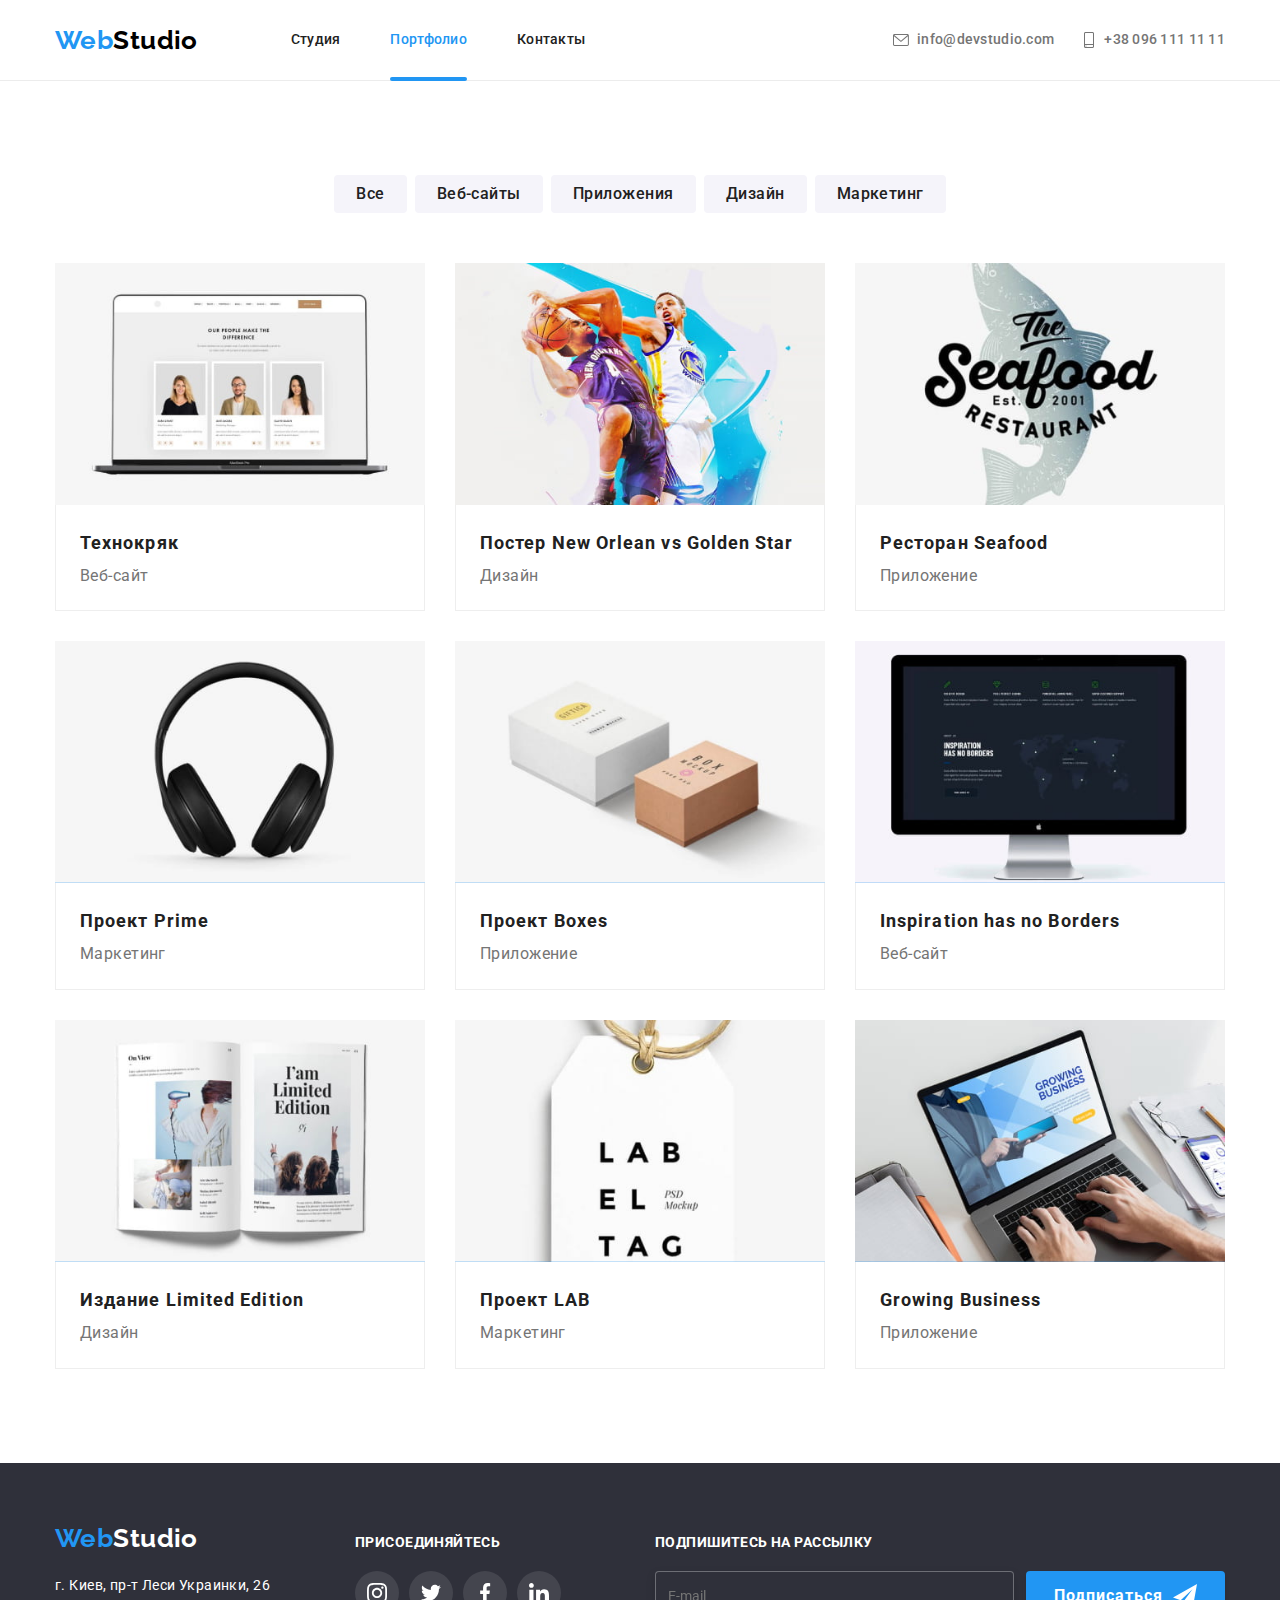
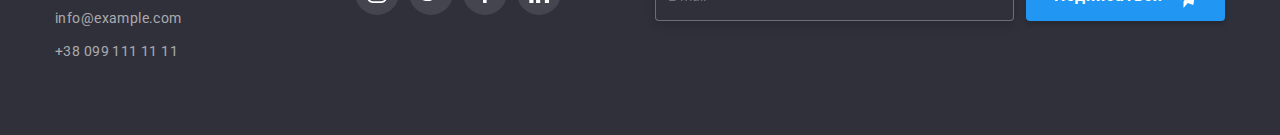
==== commit 84630adf: "Fix footer for portfolio page" ====
--- a/portfolio.html
+++ b/portfolio.html
@@ -377,103 +377,107 @@
     </main>
     <footer class="footer">
       <div class="container footer__container--flex">
-        <!-- About us section -->
-        <div class="about-us">
-          <!-- Footer logo -->
-          <a class="logo__footer logo" href="/"
-            ><span class="logo__accent">Web</span>Studio</a
-          >
-          <!-- Our address and contacts-->
-          <address class="address">
-            <ul class="address__list">
-              <li class="address__item">
+        <div class="footer-left-side">
+          <!-- About us section -->
+          <div class="about-us">
+            <!-- Footer logo -->
+            <a class="logo__footer logo" href="/"
+              ><span class="logo__accent">Web</span>Studio</a
+            >
+            <!-- Our address and contacts-->
+            <address class="address">
+              <ul class="address__list">
+                <li class="address__item">
+                  <a
+                    class="address__location"
+                    href="https://goo.gl/maps/nL9pkd665aWA4ZFbA"
+                    target="_blank"
+                    rel="noopener noreferrer"
+                    title="Посмотреть на google.maps"
+                    >г. Киев, пр-т Леси Украинки, 26</a
+                  >
+                </li>
+                <li>
+                  <a
+                    class="address__contacts link"
+                    href="mailto:info@example.com"
+                    >info@example.com</a
+                  >
+                </li>
+
+                <li>
+                  <a class="address__contacts link" href="tel:+380991111111"
+                    >+38 099 111 11 11</a
+                  >
+                </li>
+              </ul>
+            </address>
+          </div>
+          <!-- Join us column -->
+          <div class="join-us">
+            <p class="footer-titles">Присоединяйтесь</p>
+            <ul class="social-contacts">
+              <li class="social-contacts__item">
                 <a
-                  class="address__location"
-                  href="https://goo.gl/maps/nL9pkd665aWA4ZFbA"
+                  class="social-contacts__link link"
+                  href="https://instagram.com"
                   target="_blank"
                   rel="noopener noreferrer"
-                  title="Посмотреть на google.maps"
-                  >г. Киев, пр-т Леси Украинки, 26</a
+                  aria-label="instagram"
+                  title="Instagram"
                 >
-              </li>
-              <li>
-                <a class="address__contacts link" href="mailto:info@example.com"
-                  >info@example.com</a
+                  <svg class="social-contacts__icon" width="20" height="20">
+                    <use href="./img/icons.svg#instagram"></use>
+                  </svg>
+                </a>
+              </li>
+
+              <li class="social-contacts__item">
+                <a
+                  class="social-contacts__link link"
+                  href="https://twitter.com"
+                  target="_blank"
+                  rel="noopener noreferrer"
+                  aria-label="twitter"
+                  title="Twitter"
                 >
-              </li>
-
-              <li>
-                <a class="address__contacts link" href="tel:+380991111111"
-                  >+38 099 111 11 11</a
+                  <svg class="social-contacts__icon" width="20" height="20">
+                    <use href="./img/icons.svg#twitter"></use>
+                  </svg>
+                </a>
+              </li>
+
+              <li class="social-contacts__item">
+                <a
+                  class="social-contacts__link link"
+                  href="https://facebook.com"
+                  target="_blank"
+                  rel="noopener noreferrer"
+                  aria-label="facebook"
+                  title="Facebook"
                 >
+                  <svg class="social-contacts__icon" width="20" height="20">
+                    <use href="./img/icons.svg#facebook"></use>
+                  </svg>
+                </a>
+              </li>
+
+              <li class="social-contacts__item">
+                <a
+                  class="social-contacts__link link"
+                  href="https://linkedin.com"
+                  target="_blank"
+                  rel="noopener noreferrer"
+                  aria-label="linkedin"
+                  title="LinkedIn"
+                >
+                  <svg class="social-contacts__icon" width="20" height="20">
+                    <use href="./img/icons.svg#linkedin"></use>
+                  </svg>
+                </a>
               </li>
             </ul>
-          </address>
-        </div>
-        <!-- Join us column -->
-        <div class="join-us">
-          <p class="footer-titles">Присоединяйтесь</p>
-          <ul class="social-contacts">
-            <li class="social-contacts__item">
-              <a
-                class="social-contacts__link link"
-                href="https://instagram.com"
-                target="_blank"
-                rel="noopener noreferrer"
-                aria-label="instagram"
-                title="Instagram"
-              >
-                <svg class="social-contacts__icon" width="20" height="20">
-                  <use href="./img/icons.svg#instagram"></use>
-                </svg>
-              </a>
-            </li>
-
-            <li class="social-contacts__item">
-              <a
-                class="social-contacts__link link"
-                href="https://twitter.com"
-                target="_blank"
-                rel="noopener noreferrer"
-                aria-label="twitter"
-                title="Twitter"
-              >
-                <svg class="social-contacts__icon" width="20" height="20">
-                  <use href="./img/icons.svg#twitter"></use>
-                </svg>
-              </a>
-            </li>
-
-            <li class="social-contacts__item">
-              <a
-                class="social-contacts__link link"
-                href="https://facebook.com"
-                target="_blank"
-                rel="noopener noreferrer"
-                aria-label="facebook"
-                title="Facebook"
-              >
-                <svg class="social-contacts__icon" width="20" height="20">
-                  <use href="./img/icons.svg#facebook"></use>
-                </svg>
-              </a>
-            </li>
-
-            <li class="social-contacts__item">
-              <a
-                class="social-contacts__link link"
-                href="https://linkedin.com"
-                target="_blank"
-                rel="noopener noreferrer"
-                aria-label="linkedin"
-                title="LinkedIn"
-              >
-                <svg class="social-contacts__icon" width="20" height="20">
-                  <use href="./img/icons.svg#linkedin"></use>
-                </svg>
-              </a>
-            </li>
-          </ul>
+          </div>
         </div>
         <!-- Subscription column -->
         <div class="subscription">
--- a/css/main.min.css
+++ b/css/main.min.css
@@ -1 +1 @@
-@import"https://fonts.googleapis.com/css2?family=Raleway:wght@700&family=Roboto:wght@400;500;700;900&display=swap";/*! modern-normalize v1.0.0 | MIT License | https://github.com/sindresorhus/modern-normalize */*,*::before,*::after{-webkit-box-sizing:border-box;box-sizing:border-box}:root{-moz-tab-size:4;-o-tab-size:4;tab-size:4}html{line-height:1.15;-webkit-text-size-adjust:100%}body{margin:0}body{font-family:system-ui,-apple-system,"Segoe UI",Roboto,Helvetica,Arial,sans-serif,"Apple Color Emoji","Segoe UI Emoji"}hr{height:0;color:inherit}abbr[title]{-webkit-text-decoration:underline dotted;text-decoration:underline dotted}b,strong{font-weight:bolder}code,kbd,samp,pre{font-family:ui-monospace,SFMono-Regular,Consolas,"Liberation Mono",Menlo,monospace;font-size:1em}small{font-size:80%}sub,sup{font-size:75%;line-height:0;position:relative;vertical-align:baseline}sub{bottom:-0.25em}sup{top:-0.5em}table{text-indent:0;border-color:inherit}button,input,optgroup,select,textarea{font-family:inherit;font-size:100%;line-height:1.15;margin:0}button,select{text-transform:none}button,[type=button],[type=reset],[type=submit]{-webkit-appearance:button}::-moz-focus-inner{border-style:none;padding:0}:-moz-focusring{outline:1px dotted ButtonText}:-moz-ui-invalid{box-shadow:none}legend{padding:0}progress{vertical-align:baseline}::-webkit-inner-spin-button,::-webkit-outer-spin-button{height:auto}[type=search]{-webkit-appearance:textfield;outline-offset:-2px}::-webkit-search-decoration{-webkit-appearance:none}::-webkit-file-upload-button{-webkit-appearance:button;font:inherit}summary{display:list-item}* h1,h2,h3,h4,h5,h6,p,ul{margin:0;padding:0}img{display:block;max-width:100%;height:auto}body{background-color:#fff;color:#757575;font-family:Roboto,sans-serif;font-size:14px;line-height:1.71;letter-spacing:.03em}body.modal-open{overflow:hidden}.example,.filter,.social-contacts,.clients,.social-contact,.our-team__list,.services,.features,.social-menu,.site-nav{list-style:none}.section{padding-top:60px;padding-bottom:60px}@media screen and (min-width: 1200px){.section{padding-top:94px;padding-bottom:94px}}.container{margin-left:auto;margin-right:auto;padding-left:15px;padding-right:15px}@media screen and (min-width: 480px){.container{width:480px}}@media screen and (min-width: 768px){.container{width:768px}}@media screen and (min-width: 1200px){.container{width:1200px}}.secondary-titles{margin-bottom:30px;color:#212121;font-weight:700;font-size:28px;line-height:1.18;text-align:center}@media screen and (min-width: 1200px){.secondary-titles{margin-bottom:50px;font-size:36px;line-height:1.17}}@-webkit-keyframes mobileMenu{0%{-webkit-transform:translateX(100%);transform:translateX(100%)}100%{-webkit-transform:translateX(0%);transform:translateX(0%)}}@keyframes mobileMenu{0%{-webkit-transform:translateX(100%);transform:translateX(100%)}100%{-webkit-transform:translateX(0%);transform:translateX(0%)}}.header{position:relative;border-bottom:1px solid #ececec}.header__container{display:-webkit-box;display:-ms-flexbox;display:flex;-webkit-box-align:center;-ms-flex-align:center;align-items:center}@media screen and (min-width: 768px){.header__container{-webkit-box-pack:justify;-ms-flex-pack:justify;justify-content:space-between}}@media screen and (min-width: 1200px){.header__container{-webkit-box-pack:start;-ms-flex-pack:start;justify-content:flex-start}}.logo{color:#000;font-family:Raleway,sans-serif;font-weight:700;font-size:24px;line-height:1.17;text-decoration:none}.logo__accent{color:#2196f3}@media screen and (min-width: 1200px){.logo{margin-right:93px;font-size:26px;line-height:1.19}}.menu-button{display:-webkit-inline-box;display:-ms-inline-flexbox;display:inline-flex;margin-left:auto;padding:0;border:none;background-color:transparent;padding-top:10px;padding-bottom:10px;z-index:3}.menu-button .menu-button__icon-cross{display:none}.menu-button.is-open .menu-button__icon-cross{display:block}.menu-button.is-open .menu-button__icon-menu{display:none}@media screen and (min-width: 768px){.menu-button{display:none}}@media screen and (max-width: 767px){.header-wrapper{display:none;position:absolute;top:0;right:0;width:100%;height:796px;padding:48px 40px;background-color:#fff;overflow-y:scroll;z-index:2;-webkit-animation-name:mobileMenu;animation-name:mobileMenu;-webkit-animation-duration:250ms;animation-duration:250ms;-webkit-animation-timing-function:cubic-bezier(0.4, 0, 0.2, 1);animation-timing-function:cubic-bezier(0.4, 0, 0.2, 1)}.header-wrapper.is-open{display:block}}@media screen and (min-width: 768px){.header-wrapper{display:-webkit-box;display:-ms-flexbox;display:flex;-webkit-box-align:center;-ms-flex-align:center;align-items:center}}@media screen and (min-width: 1200px){.header-wrapper{display:contents}}@media screen and (max-width: 767px){.main-nav{margin-bottom:302px}}@media screen and (min-width: 768px){.main-nav{margin-right:84px}}@media screen and (min-width: 768px){.site-nav{display:-webkit-box;display:-ms-flexbox;display:flex}}@media screen and (max-width: 767px){.site-nav__item:not(:last-child){margin-bottom:32px}}@media screen and (min-width: 768px){.site-nav__item:not(:first-child){margin-left:50px}}.site-nav__link{position:relative;color:#212121;font-weight:500;font-size:40px;line-height:1.18;letter-spacing:.02em;text-decoration:none;-webkit-transition:color 250ms cubic-bezier(0.4, 0, 0.2, 1);transition:color 250ms cubic-bezier(0.4, 0, 0.2, 1)}.site-nav__link:hover,.site-nav__link:focus{color:#2196f3}.site-nav__link--current{color:#2196f3}@media screen and (min-width: 768px){.site-nav__link{display:block;padding-top:32px;padding-bottom:32px;font-size:14px;line-height:1.14}.site-nav__link--current::after{content:"";position:absolute;bottom:0;left:0;-webkit-transform:translateY(1px);transform:translateY(1px);width:100%;height:4px;border-radius:2px;background-color:#2196f3}}.contacts{display:-webkit-box;display:-ms-flexbox;display:flex;-webkit-box-orient:vertical;-webkit-box-direction:normal;-ms-flex-direction:column;flex-direction:column;-webkit-box-align:start;-ms-flex-align:start;align-items:flex-start}@media screen and (min-width: 768px){.contacts{-webkit-box-orient:vertical;-webkit-box-direction:reverse;-ms-flex-direction:column-reverse;flex-direction:column-reverse;margin-left:auto}}@media screen and (min-width: 1200px){.contacts{-webkit-box-orient:horizontal;-webkit-box-direction:reverse;-ms-flex-direction:row-reverse;flex-direction:row-reverse;-webkit-box-align:center;-ms-flex-align:center;align-items:center}}.contacts__link-tel{display:inline-block;margin-bottom:32px;font-weight:500;font-size:34px;line-height:1.18;letter-spacing:.02em;color:#2196f3;text-decoration:none}@media screen and (min-width: 768px){.contacts__link-tel{margin-bottom:0;font-size:12px;line-height:1.17;color:#757575;-webkit-transition:color 250ms cubic-bezier(0.4, 0, 0.2, 1);transition:color 250ms cubic-bezier(0.4, 0, 0.2, 1)}.contacts__link-tel:hover,.contacts__link-tel:focus{color:#2196f3}}@media screen and (min-width: 1200px){.contacts__link-tel{display:-webkit-box;display:-ms-flexbox;display:flex;margin-left:30px;font-size:14px;line-height:1.14}}.contacts__link-email{display:-webkit-box;display:-ms-flexbox;display:flex;-webkit-box-align:center;-ms-flex-align:center;align-items:center;margin-bottom:64px;font-weight:500;font-size:24px;line-height:28px;letter-spacing:.02em;color:#757575;text-decoration:none}@media screen and (min-width: 768px){.contacts__link-email{margin-bottom:10px;font-size:12px;line-height:1.17;-webkit-transition:color 250ms cubic-bezier(0.4, 0, 0.2, 1);transition:color 250ms cubic-bezier(0.4, 0, 0.2, 1)}.contacts__link-email:hover,.contacts__link-email:focus{color:#2196f3}}@media screen and (min-width: 1200px){.contacts__link-email{margin-bottom:0;font-size:14px;line-height:1.14}}.contacts__icon-envelope{height:12px;width:16px;margin-right:8px;fill:currentColor}@media screen and (max-width: 767px){.contacts__icon-envelope{display:none}}.contacts__icon-smartphone{height:16px;width:10px;margin-right:8px;fill:currentColor}@media screen and (max-width: 767px){.contacts__icon-smartphone{display:none}}@media screen and (min-width: 1200px){.contacts__icon-smartphone{margin-right:10px}}.social-menu{display:-webkit-box;display:-ms-flexbox;display:flex;margin-top:auto}@media screen and (min-width: 768px){.social-menu{display:none}}.social-menu__link{font-weight:500;font-size:18px;line-height:1.22;letter-spacing:.02em;text-decoration:none;color:#2196f3}.social-menu__link--border::after{content:"";margin-left:10px;margin-right:10px;border-left:1px solid rgba(33,33,33,.2);border-right:1px solid rgba(33,33,33,.2)}.hero{background-color:#2f303a;text-align:center;padding-top:118px;padding-bottom:118px;margin-left:auto;margin-right:auto;background-repeat:no-repeat;background-position:center;max-width:480px;height:400px;background-size:480px 400px;background-image:-webkit-gradient(linear, left top, right top, from(rgba(47, 48, 58, 0.4)), to(rgba(47, 48, 58, 0.4))),url("../img/hero/mobile-1x.jpg");background-image:linear-gradient(to right, rgba(47, 48, 58, 0.4), rgba(47, 48, 58, 0.4)),url("../img/hero/mobile-1x.jpg")}@media(min-device-pixel-ratio: 2),(-webkit-min-device-pixel-ratio: 2),(min-resolution: 192dpi),(min-resolution: 2dppx){.hero{background-image:url("../img/hero/mobile-retina-2x.jpg")}}@media screen and (min-width: 768px){.hero{max-width:768px;background-size:768px 400px;background-image:url("../img/hero/tablet-1x.jpg")}}@media screen and (min-width: 768px)and (min-device-pixel-ratio: 2),screen and (min-width: 768px)and (-webkit-min-device-pixel-ratio: 2),screen and (min-width: 768px)and (min-resolution: 192dpi),screen and (min-width: 768px)and (min-resolution: 2dppx){.hero{background-image:url("../img/hero/tablet-retina-2x.jpg")}}@media screen and (min-width: 1200px){.hero{padding-top:200px;padding-bottom:200px;max-width:1600px;height:600px;background-size:1600px 600px;background-image:url("../img/hero/pc-1x.jpg")}}@media screen and (min-width: 1200px)and (min-device-pixel-ratio: 2),screen and (min-width: 1200px)and (-webkit-min-device-pixel-ratio: 2),screen and (min-width: 1200px)and (min-resolution: 192dpi),screen and (min-width: 1200px)and (min-resolution: 2dppx){.hero{background-image:url("../img/hero/pc-retina-2x.jpg")}}.hero-title{margin-left:auto;margin-right:auto;max-width:360px;color:#fff;font-weight:900;font-size:26px;line-height:1.62;letter-spacing:.06em;text-transform:uppercase}@media screen and (min-width: 1200px){.hero-title{max-width:700px;font-size:44px;line-height:1.36}}.hero-button{margin-top:30px;padding:10px 32px;border-radius:4px;border-style:hidden;font-family:Roboto,sans-serif;background-color:#2196f3;color:#fff;font-weight:700;font-size:16px;line-height:1.87;letter-spacing:.06em;-webkit-transition:color 250ms cubic-bezier(0.4, 0, 0.2, 1);transition:color 250ms cubic-bezier(0.4, 0, 0.2, 1)}.hero-button:hover,.hero-button:focus{color:#000;cursor:pointer}.features{margin-bottom:-30px}@media screen and (min-width: 768px){.features{display:-webkit-box;display:-ms-flexbox;display:flex;-ms-flex-wrap:wrap;flex-wrap:wrap;margin-left:-30px}}@media screen and (min-width: 1200px){.features{margin-bottom:0}}.features__item{margin-bottom:30px}@media screen and (min-width: 768px){.features__item{margin-left:30px;-ms-flex-preferred-size:calc((100% - 60px) / 2);flex-basis:calc((100% - 60px) / 2)}}@media screen and (min-width: 1200px){.features__item{margin-bottom:0;-ms-flex-preferred-size:calc((100% - 120px) / 4);flex-basis:calc((100% - 120px) / 4)}}.features__icon-wrapper{display:-webkit-box;display:-ms-flexbox;display:flex;-webkit-box-pack:center;-ms-flex-pack:center;justify-content:center;-webkit-box-align:center;-ms-flex-align:center;align-items:center;margin-bottom:30px;width:100%;height:120px;background-color:#f5f4fa;border-radius:4px}.features__icon{width:70px;height:70px}.features__title{margin-bottom:10px;color:#212121;font-weight:700;line-height:1.14;text-transform:uppercase;text-align:center}@media screen and (min-width: 768px){.features__title{text-align:start}}.services-section{padding-top:0}@media screen and (max-width: 1199px){.services-section{display:none}}.services{display:-webkit-box;display:-ms-flexbox;display:flex;-ms-flex-wrap:wrap;flex-wrap:wrap;margin-left:-30px}.services__item{position:relative;margin-left:30px;-ms-flex-preferred-size:calc((100% - 90px) / 3);flex-basis:calc((100% - 90px) / 3)}.services__title{position:absolute;bottom:0;left:0;padding:27px 0;width:100%;background:rgba(47,48,58,.8);font-weight:700;line-height:1.14;text-align:center;text-transform:uppercase;color:#fff}.our-team__section{background-color:#f5f4fa}.our-team__list{margin-bottom:-30px;text-align:center}@media screen and (min-width: 768px){.our-team__list{display:-webkit-box;display:-ms-flexbox;display:flex;-ms-flex-wrap:wrap;flex-wrap:wrap;margin-left:-30px}}.our-team__card{margin-bottom:30px;padding-bottom:30px;border-radius:4px;background-color:#fff;-webkit-box-shadow:0px 1px 3px rgba(0,0,0,.12),0px 1px 1px rgba(0,0,0,.14),0px 2px 1px rgba(0,0,0,.2);box-shadow:0px 1px 3px rgba(0,0,0,.12),0px 1px 1px rgba(0,0,0,.14),0px 2px 1px rgba(0,0,0,.2);border-radius:0px 0px 4px 4px}@media screen and (min-width: 768px){.our-team__card{margin-left:30px;-ms-flex-preferred-size:calc((100% - 60px) / 2);flex-basis:calc((100% - 60px) / 2)}}@media screen and (min-width: 1200px){.our-team__card{-ms-flex-preferred-size:calc((100% - 120px) / 4);flex-basis:calc((100% - 120px) / 4)}}.our-team__picture{margin-bottom:30px}.our-team__name{margin-bottom:10px;color:#212121;font-weight:500;font-size:16px;line-height:1.19}.our-team__position{margin-bottom:16px;font-size:16px;line-height:1.19}.social-contact{display:-webkit-inline-box;display:-ms-inline-flexbox;display:inline-flex}.social-contact__item:not(:last-child){margin-right:10px}.social-contact__link{display:-webkit-box;display:-ms-flexbox;display:flex;-webkit-box-pack:center;-ms-flex-pack:center;justify-content:center;-webkit-box-align:center;-ms-flex-align:center;align-items:center;fill:#afb1b8;height:44px;width:44px;border-radius:50%;border:hidden;-webkit-transition:background-color 250ms cubic-bezier(0.4, 0, 0.2, 1),fill 250ms cubic-bezier(0.4, 0, 0.2, 1);transition:background-color 250ms cubic-bezier(0.4, 0, 0.2, 1),fill 250ms cubic-bezier(0.4, 0, 0.2, 1)}.social-contact__link:hover,.social-contact__link:focus{background-color:#2196f3;fill:#fff}.clients{display:-webkit-box;display:-ms-flexbox;display:flex;-ms-flex-wrap:wrap;flex-wrap:wrap;margin-left:-30px;margin-bottom:-30px}@media screen and (min-width: 1200px){.clients{margin-bottom:0}}.clients__item{margin-left:30px;margin-bottom:30px;-ms-flex-preferred-size:calc((100% - 60px) / 2);flex-basis:calc((100% - 60px) / 2)}@media screen and (min-width: 768px){.clients__item{-ms-flex-preferred-size:calc((100% - 90px) / 3);flex-basis:calc((100% - 90px) / 3)}}@media screen and (min-width: 1200px){.clients__item{margin-bottom:0;-ms-flex-preferred-size:calc((100% - 180px) / 6);flex-basis:calc((100% - 180px) / 6)}}.clients__link{display:-webkit-box;display:-ms-flexbox;display:flex;-webkit-box-pack:center;-ms-flex-pack:center;justify-content:center;-webkit-box-align:center;-ms-flex-align:center;align-items:center;height:92px;fill:#afb1b8;border:1px solid #afb1b8;border-radius:4px;-webkit-transition:border-color 250ms cubic-bezier(0.4, 0, 0.2, 1),fill 250ms cubic-bezier(0.4, 0, 0.2, 1);transition:border-color 250ms cubic-bezier(0.4, 0, 0.2, 1),fill 250ms cubic-bezier(0.4, 0, 0.2, 1)}.clients__link:hover,.clients__link:focus{border-color:#2196f3;fill:#2196f3}.footer{text-align:center;background-color:#2f303a}@media screen and (min-width: 1200px){.footer{text-align:start}}.footer__container--flex{display:-webkit-box;display:-ms-flexbox;display:flex;-webkit-box-orient:vertical;-webkit-box-direction:normal;-ms-flex-direction:column;flex-direction:column;padding-top:60px;padding-bottom:60px}@media screen and (min-width: 768px){.footer__container--flex{-webkit-box-orient:horizontal;-webkit-box-direction:normal;-ms-flex-direction:row;flex-direction:row;-ms-flex-wrap:wrap;flex-wrap:wrap;-webkit-box-pack:center;-ms-flex-pack:center;justify-content:center;-webkit-box-align:baseline;-ms-flex-align:baseline;align-items:baseline}}@media screen and (min-width: 1200px){.footer__container--flex{-webkit-box-pack:justify;-ms-flex-pack:justify;justify-content:space-between}}.about-us{margin-right:auto;margin-left:auto;width:231px;margin-bottom:60px}@media screen and (min-width: 1200px){.about-us{margin-left:0;margin-right:0}}.logo__footer{display:block;margin-bottom:20px;text-align:center;color:#fff}.address__list{list-style:none;font-style:normal}.address__location{display:inline-block;margin-bottom:8px;color:#fff;text-decoration:none;-webkit-transition:color 250ms cubic-bezier(0.4, 0, 0.2, 1);transition:color 250ms cubic-bezier(0.4, 0, 0.2, 1)}.address__location:hover,.address__location:focus{color:#2196f3}@media screen and (min-width: 1200px){.address__location{margin-bottom:9px}}.address__contacts{display:block;margin-bottom:8px;color:rgba(255,255,255,.6);text-decoration:none;-webkit-transition:color 250ms cubic-bezier(0.4, 0, 0.2, 1);transition:color 250ms cubic-bezier(0.4, 0, 0.2, 1)}.address__contacts:hover,.address__contacts:focus{color:#2196f3}@media screen and (min-width: 1200px){.address__contacts{margin-bottom:9px}}.join-us{margin-right:auto;margin-left:auto;width:206px;margin-bottom:60px}@media screen and (min-width: 1200px){.join-us{margin-right:0;margin-left:0}}.footer-titles{margin-bottom:20px;font-weight:700;line-height:1.14;text-transform:uppercase;color:#fff}.social-contacts{display:-webkit-inline-box;display:-ms-inline-flexbox;display:inline-flex}.social-contacts__item:not(:last-child){margin-right:10px}.social-contacts__link{display:-webkit-box;display:-ms-flexbox;display:flex;-webkit-box-pack:center;-ms-flex-pack:center;justify-content:center;-webkit-box-align:center;-ms-flex-align:center;align-items:center;fill:#fff;background-color:rgba(255,255,255,.1);width:44px;height:44px;border-radius:50%;border:hidden;-webkit-transition:background-color 250ms cubic-bezier(0.4, 0, 0.2, 1);transition:background-color 250ms cubic-bezier(0.4, 0, 0.2, 1)}.social-contacts__link:hover,.social-contacts__link:focus{background-color:#2196f3}.subscription{width:100%}@media screen and (min-width: 768px)and (max-width: 1199px){.subscription{width:450px}}@media screen and (min-width: 1200px){.subscription{width:570px}}.subscription-form{display:-webkit-box;display:-ms-flexbox;display:flex;-webkit-box-orient:vertical;-webkit-box-direction:normal;-ms-flex-direction:column;flex-direction:column}@media screen and (min-width: 1200px){.subscription-form{-webkit-box-orient:horizontal;-webkit-box-direction:normal;-ms-flex-direction:row;flex-direction:row}}@media screen and (min-width: 1200px){.subscription-form__label{-webkit-box-flex:1;-ms-flex-positive:1;flex-grow:1;margin-right:12px}}.subscription-form__input{margin-bottom:20px;padding-left:12px;background-color:#2f303a;border:1px solid rgba(255,255,255,.3);-webkit-filter:drop-shadow(0px 4px 4px rgba(0, 0, 0, 0.15));filter:drop-shadow(0px 4px 4px rgba(0, 0, 0, 0.15));border-radius:4px;height:50px;width:100%;color:#fff;-webkit-transition:border 250ms cubic-bezier(0.4, 0, 0.2, 1);transition:border 250ms cubic-bezier(0.4, 0, 0.2, 1)}.subscription-form__input:focus-within,.subscription-form__input:hover{border:1px solid #2196f3;outline:none}@media screen and (min-width: 1200px){.subscription-form__input{margin-bottom:0}}.subscription-button{margin-right:auto;margin-left:auto;background-color:#2196f3;padding:10px 28px;-webkit-box-shadow:0px 4px 4px rgba(0,0,0,.15);box-shadow:0px 4px 4px rgba(0,0,0,.15);border-radius:4px;border:none;font-weight:700;font-size:16px;line-height:1.87;display:-webkit-box;display:-ms-flexbox;display:flex;-webkit-box-align:center;-ms-flex-align:center;align-items:center;text-align:center;letter-spacing:.06em;color:#fff;cursor:pointer}.subscription-button__icon{margin-left:10px}.backdrop.backdrop--is-hidden{visibility:hidden;opacity:0;pointer-events:none}.backdrop{position:fixed;top:0;left:0;width:100%;height:100%;background-color:rgba(0,0,0,.2);-webkit-transition:opacity 250ms cubic-bezier(0.4, 0, 0.2, 1);transition:opacity 250ms cubic-bezier(0.4, 0, 0.2, 1);padding:94px 15px;overflow-y:scroll;z-index:4}.modal{position:relative;-webkit-transition:-webkit-transform 250ms cubic-bezier(0.4, 0, 0.2, 1);transition:-webkit-transform 250ms cubic-bezier(0.4, 0, 0.2, 1);transition:transform 250ms cubic-bezier(0.4, 0, 0.2, 1);transition:transform 250ms cubic-bezier(0.4, 0, 0.2, 1), -webkit-transform 250ms cubic-bezier(0.4, 0, 0.2, 1);padding:40px;max-width:450px;max-height:609px;background-color:#fff}.backdrop--is-hidden .modal{-webkit-transform:translate(-50%, -50%) scale(0.4);transform:translate(-50%, -50%) scale(0.4)}@media screen and (min-width: 480px){.modal{position:absolute;top:50%;left:50%;width:450px;max-width:none;max-height:none;-webkit-transform:translate(-50%, -50%) scale(1);transform:translate(-50%, -50%) scale(1)}}@media screen and (min-width: 1200px){.modal{width:528px;height:581px}}.close-button{position:absolute;right:8px;top:8px;padding:0;-webkit-box-sizing:border-box;box-sizing:border-box;width:30px;height:30px;border:1px solid rgba(0,0,0,.1);border-radius:50%;background-color:#fff;cursor:pointer}.close-button__icon{display:-webkit-inline-box;display:-ms-inline-flexbox;display:inline-flex;position:relative;top:2px;width:18px;height:18px}.close-button:focus .close-button__icon,.close-button:hover .close-button__icon{fill:#2196f3;-webkit-transition:fill 250ms cubic-bezier(0.4, 0, 0.2, 1);transition:fill 250ms cubic-bezier(0.4, 0, 0.2, 1)}.modal__title{margin-bottom:12px;color:#212121;font-weight:700;font-size:20px;line-height:1.15;text-align:center}.form-field{margin-bottom:10px}.form-field__label{display:block;margin-bottom:4px;font-size:12px;line-height:1.17;letter-spacing:.01em}.form-field__input-area{position:relative}.form-field__icon{position:absolute;width:18px;height:18px;top:50%;left:12px;pointer-events:none;-webkit-transform:translateY(-50%);transform:translateY(-50%);fill:#212121;-webkit-transition:fill 250ms cubic-bezier(0.4, 0, 0.2, 1);transition:fill 250ms cubic-bezier(0.4, 0, 0.2, 1)}.form-field__input-area:focus-within .form-field__icon,.form-field__input-area:hover .form-field__icon{fill:#2196f3}.form-field__input{width:100%;height:40px;padding-left:42px;border:1px solid rgba(33,33,33,.2);-webkit-box-sizing:border-box;box-sizing:border-box;border-radius:4px;-webkit-transition:border 250ms cubic-bezier(0.4, 0, 0.2, 1);transition:border 250ms cubic-bezier(0.4, 0, 0.2, 1)}.form-field__input:focus-within,.form-field__input:hover{border:1px solid #2196f3;outline:none}.form-field__comment-input{-webkit-box-sizing:border-box;box-sizing:border-box;padding:12px 16px;width:100%;resize:none;border:1px solid rgba(33,33,33,.2);border-radius:4px;-webkit-transition:border 250ms cubic-bezier(0.4, 0, 0.2, 1);transition:border 250ms cubic-bezier(0.4, 0, 0.2, 1)}.form-field__comment-input:focus-within,.form-field__comment-input:hover{border:1px solid #2196f3;outline:none}.agreement-field{position:relative;margin-bottom:30px;margin-left:22px;font-size:12px;line-height:1.17}@media screen and (min-width: 1200px){.agreement-field{margin-left:32px;font-size:14px;line-height:1.71}}.agreement-field__label{position:relative}.agreement-field__input{position:absolute;overflow:hidden;clip:rect(0 0 0 0);width:16px;height:15px}.agreement-field__icon{-webkit-box-sizing:border-box;box-sizing:border-box;position:absolute;top:0;left:-22px;fill:#fff;stroke:#fff;width:16px;height:15px;border:2px solid #212121;border-radius:4px;-webkit-transition:border-color 250ms cubic-bezier(0.4, 0, 0.2, 1),background-color 250ms cubic-bezier(0.4, 0, 0.2, 1);transition:border-color 250ms cubic-bezier(0.4, 0, 0.2, 1),background-color 250ms cubic-bezier(0.4, 0, 0.2, 1)}.agreement-field__input:checked+.agreement-field__icon{border-color:#2196f3;background-color:#2196f3}.agreement-field__link{color:#2196f3}.modal-submit{display:-webkit-box;display:-ms-flexbox;display:flex;-webkit-box-pack:center;-ms-flex-pack:center;justify-content:center}.modal-submit__button{display:-webkit-box;display:-ms-flexbox;display:flex;-webkit-box-align:center;-ms-flex-align:center;align-items:center;text-align:center;padding:10px 55px;font-weight:bold;font-size:16px;line-height:1.87;color:#fff;background-color:#2196f3;letter-spacing:.06em;-webkit-box-shadow:0px 4px 4px rgba(0,0,0,.15);box-shadow:0px 4px 4px rgba(0,0,0,.15);border-radius:4px;border:hidden;cursor:pointer}.filter{display:-webkit-box;display:-ms-flexbox;display:flex;-ms-flex-wrap:wrap;flex-wrap:wrap;margin-bottom:40px}@media screen and (min-width: 768px){.filter{margin-bottom:30px;-webkit-box-pack:center;-ms-flex-pack:center;justify-content:center}}@media screen and (min-width: 1200px){.filter{margin-bottom:50px}}@media screen and (max-width: 767px){.filter__item{margin-bottom:15px}}.filter__item:not(:last-child){margin-right:8px}.filter__button{padding:6px 22px;font-family:Roboto,sans-serif;color:#212121;background-color:#f5f4fa;font-weight:500;font-size:16px;line-height:1.62;letter-spacing:.03em;text-align:center;cursor:pointer;border-radius:4px;border-style:hidden;-webkit-transition:color 250ms cubic-bezier(0.4, 0, 0.2, 1),background-color 250ms cubic-bezier(0.4, 0, 0.2, 1),-webkit-box-shadow 250ms cubic-bezier(0.4, 0, 0.2, 1);transition:color 250ms cubic-bezier(0.4, 0, 0.2, 1),background-color 250ms cubic-bezier(0.4, 0, 0.2, 1),-webkit-box-shadow 250ms cubic-bezier(0.4, 0, 0.2, 1);transition:color 250ms cubic-bezier(0.4, 0, 0.2, 1),background-color 250ms cubic-bezier(0.4, 0, 0.2, 1),box-shadow 250ms cubic-bezier(0.4, 0, 0.2, 1);transition:color 250ms cubic-bezier(0.4, 0, 0.2, 1),background-color 250ms cubic-bezier(0.4, 0, 0.2, 1),box-shadow 250ms cubic-bezier(0.4, 0, 0.2, 1),-webkit-box-shadow 250ms cubic-bezier(0.4, 0, 0.2, 1)}.filter__button:hover,.filter__button:focus{color:#fff;background-color:#2196f3;-webkit-box-shadow:0px 3px 1px rgba(0,0,0,.1),0px 1px 2px rgba(0,0,0,.08),0px 2px 2px rgba(0,0,0,.12);box-shadow:0px 3px 1px rgba(0,0,0,.1),0px 1px 2px rgba(0,0,0,.08),0px 2px 2px rgba(0,0,0,.12)}.example{margin-top:-30px}@media screen and (min-width: 768px){.example{display:-webkit-box;display:-ms-flexbox;display:flex;-ms-flex-wrap:wrap;flex-wrap:wrap;margin-left:-30px}}.example__card{margin-top:30px;-webkit-transition:-webkit-box-shadow 250ms cubic-bezier(0.4, 0, 0.2, 1);transition:-webkit-box-shadow 250ms cubic-bezier(0.4, 0, 0.2, 1);transition:box-shadow 250ms cubic-bezier(0.4, 0, 0.2, 1);transition:box-shadow 250ms cubic-bezier(0.4, 0, 0.2, 1), -webkit-box-shadow 250ms cubic-bezier(0.4, 0, 0.2, 1)}@media screen and (min-width: 768px){.example__card{margin-left:30px;-ms-flex-preferred-size:calc((100% - 60px) / 2);flex-basis:calc((100% - 60px) / 2)}}@media screen and (min-width: 1200px){.example__card{-ms-flex-preferred-size:calc((100% - 90px) / 3);flex-basis:calc((100% - 90px) / 3)}}.example__card:hover,.example__card:focus{-webkit-box-shadow:0px 1px 1px rgba(0,0,0,.12),0px 4px 4px rgba(0,0,0,.06),1px 4px 6px rgba(0,0,0,.16);box-shadow:0px 1px 1px rgba(0,0,0,.12),0px 4px 4px rgba(0,0,0,.06),1px 4px 6px rgba(0,0,0,.16)}.example__link{text-decoration:none}.example__content{position:relative;bottom:0;left:0;overflow:hidden;opacity:1}.example__text{position:absolute;-webkit-transform:translateY(100%);transform:translateY(100%);-webkit-transition:-webkit-transform 250ms cubic-bezier(0.4, 0, 0.2, 1);transition:-webkit-transform 250ms cubic-bezier(0.4, 0, 0.2, 1);transition:transform 250ms cubic-bezier(0.4, 0, 0.2, 1);transition:transform 250ms cubic-bezier(0.4, 0, 0.2, 1), -webkit-transform 250ms cubic-bezier(0.4, 0, 0.2, 1);width:100%;height:100%;padding:63px 24px;background-color:rgba(33,150,243,.9);font-size:18px;line-height:1.56;color:#fff}.example__card:hover .example__text,.example__card:focus-within .example__text{-webkit-transform:translateY(0);transform:translateY(0)}.example__description{padding:20px 24px;border-right:1px solid #eee;border-left:1px solid #eee;border-bottom:1px solid #eee}@media screen and (min-width: 768px)and (max-width: 1199px){.example__description--padding{padding-bottom:56px}}.example__name{color:#212121;font-weight:700;font-size:18px;line-height:2;letter-spacing:.06em}.example__type{font-size:16px;line-height:1.87;color:#757575}/*# sourceMappingURL=main.min.css.map */+@import"https://fonts.googleapis.com/css2?family=Raleway:wght@700&family=Roboto:wght@400;500;700;900&display=swap";/*! modern-normalize v1.0.0 | MIT License | https://github.com/sindresorhus/modern-normalize */*,*::before,*::after{-webkit-box-sizing:border-box;box-sizing:border-box}:root{-moz-tab-size:4;-o-tab-size:4;tab-size:4}html{line-height:1.15;-webkit-text-size-adjust:100%}body{margin:0}body{font-family:system-ui,-apple-system,"Segoe UI",Roboto,Helvetica,Arial,sans-serif,"Apple Color Emoji","Segoe UI Emoji"}hr{height:0;color:inherit}abbr[title]{-webkit-text-decoration:underline dotted;text-decoration:underline dotted}b,strong{font-weight:bolder}code,kbd,samp,pre{font-family:ui-monospace,SFMono-Regular,Consolas,"Liberation Mono",Menlo,monospace;font-size:1em}small{font-size:80%}sub,sup{font-size:75%;line-height:0;position:relative;vertical-align:baseline}sub{bottom:-0.25em}sup{top:-0.5em}table{text-indent:0;border-color:inherit}button,input,optgroup,select,textarea{font-family:inherit;font-size:100%;line-height:1.15;margin:0}button,select{text-transform:none}button,[type=button],[type=reset],[type=submit]{-webkit-appearance:button}::-moz-focus-inner{border-style:none;padding:0}:-moz-focusring{outline:1px dotted ButtonText}:-moz-ui-invalid{box-shadow:none}legend{padding:0}progress{vertical-align:baseline}::-webkit-inner-spin-button,::-webkit-outer-spin-button{height:auto}[type=search]{-webkit-appearance:textfield;outline-offset:-2px}::-webkit-search-decoration{-webkit-appearance:none}::-webkit-file-upload-button{-webkit-appearance:button;font:inherit}summary{display:list-item}* h1,h2,h3,h4,h5,h6,p,ul{margin:0;padding:0}img{display:block;max-width:100%;height:auto}body{background-color:#fff;color:#757575;font-family:Roboto,sans-serif;font-size:14px;line-height:1.71;letter-spacing:.03em}body.modal-open{overflow:hidden}.example,.filter,.social-contacts,.clients,.social-contact,.our-team__list,.services,.features,.social-menu,.site-nav{list-style:none}.section{padding-top:60px;padding-bottom:60px}@media screen and (min-width: 1200px){.section{padding-top:94px;padding-bottom:94px}}.container{margin-left:auto;margin-right:auto;padding-left:15px;padding-right:15px}@media screen and (min-width: 480px){.container{width:480px}}@media screen and (min-width: 768px){.container{width:768px}}@media screen and (min-width: 1200px){.container{width:1200px}}.secondary-titles{margin-bottom:30px;color:#212121;font-weight:700;font-size:28px;line-height:1.18;text-align:center}@media screen and (min-width: 1200px){.secondary-titles{margin-bottom:50px;font-size:36px;line-height:1.17}}@-webkit-keyframes mobileMenu{0%{-webkit-transform:translateX(100%);transform:translateX(100%)}100%{-webkit-transform:translateX(0%);transform:translateX(0%)}}@keyframes mobileMenu{0%{-webkit-transform:translateX(100%);transform:translateX(100%)}100%{-webkit-transform:translateX(0%);transform:translateX(0%)}}.header{position:relative;border-bottom:1px solid #ececec}.header__container{display:-webkit-box;display:-ms-flexbox;display:flex;-webkit-box-align:center;-ms-flex-align:center;align-items:center}@media screen and (min-width: 768px){.header__container{-webkit-box-pack:justify;-ms-flex-pack:justify;justify-content:space-between}}@media screen and (min-width: 1200px){.header__container{-webkit-box-pack:start;-ms-flex-pack:start;justify-content:flex-start}}.logo{color:#000;font-family:Raleway,sans-serif;font-weight:700;font-size:24px;line-height:1.17;text-decoration:none}.logo__accent{color:#2196f3}@media screen and (min-width: 1200px){.logo{margin-right:93px;font-size:26px;line-height:1.19}}.menu-button{display:-webkit-inline-box;display:-ms-inline-flexbox;display:inline-flex;margin-left:auto;padding:0;border:none;background-color:transparent;padding-top:10px;padding-bottom:10px;z-index:3}.menu-button .menu-button__icon-cross{display:none}.menu-button.is-open .menu-button__icon-cross{display:block}.menu-button.is-open .menu-button__icon-menu{display:none}@media screen and (min-width: 768px){.menu-button{display:none}}@media screen and (max-width: 767px){.header-wrapper{display:none;position:absolute;top:0;right:0;width:100%;height:100vh;padding:48px 40px;background-color:#fff;overflow-y:scroll;z-index:2;-webkit-animation-name:mobileMenu;animation-name:mobileMenu;-webkit-animation-duration:250ms;animation-duration:250ms;-webkit-animation-timing-function:cubic-bezier(0.4, 0, 0.2, 1);animation-timing-function:cubic-bezier(0.4, 0, 0.2, 1)}.header-wrapper.is-open{display:block}}@media screen and (min-width: 768px){.header-wrapper{display:-webkit-box;display:-ms-flexbox;display:flex;-webkit-box-align:center;-ms-flex-align:center;align-items:center}}@media screen and (min-width: 1200px){.header-wrapper{display:contents}}@media screen and (max-width: 767px){.main-nav{margin-bottom:302px}}@media screen and (min-width: 768px){.main-nav{margin-right:84px}}@media screen and (min-width: 768px){.site-nav{display:-webkit-box;display:-ms-flexbox;display:flex}}@media screen and (max-width: 767px){.site-nav__item:not(:last-child){margin-bottom:32px}}@media screen and (min-width: 768px){.site-nav__item:not(:first-child){margin-left:50px}}.site-nav__link{position:relative;color:#212121;font-weight:500;font-size:40px;line-height:1.18;letter-spacing:.02em;text-decoration:none;-webkit-transition:color 250ms cubic-bezier(0.4, 0, 0.2, 1);transition:color 250ms cubic-bezier(0.4, 0, 0.2, 1)}.site-nav__link:hover,.site-nav__link:focus{color:#2196f3}.site-nav__link--current{color:#2196f3}@media screen and (min-width: 768px){.site-nav__link{display:block;padding-top:32px;padding-bottom:32px;font-size:14px;line-height:1.14}.site-nav__link--current::after{content:"";position:absolute;bottom:0;left:0;-webkit-transform:translateY(1px);transform:translateY(1px);width:100%;height:4px;border-radius:2px;background-color:#2196f3}}.contacts{display:-webkit-box;display:-ms-flexbox;display:flex;-webkit-box-orient:vertical;-webkit-box-direction:normal;-ms-flex-direction:column;flex-direction:column;-webkit-box-align:start;-ms-flex-align:start;align-items:flex-start}@media screen and (min-width: 768px){.contacts{-webkit-box-orient:vertical;-webkit-box-direction:reverse;-ms-flex-direction:column-reverse;flex-direction:column-reverse;margin-left:auto}}@media screen and (min-width: 1200px){.contacts{-webkit-box-orient:horizontal;-webkit-box-direction:reverse;-ms-flex-direction:row-reverse;flex-direction:row-reverse;-webkit-box-align:center;-ms-flex-align:center;align-items:center}}.contacts__link-tel{display:inline-block;margin-bottom:32px;font-weight:500;font-size:34px;line-height:1.18;letter-spacing:.02em;color:#2196f3;text-decoration:none}@media screen and (min-width: 768px){.contacts__link-tel{margin-bottom:0;font-size:12px;line-height:1.17;color:#757575;-webkit-transition:color 250ms cubic-bezier(0.4, 0, 0.2, 1);transition:color 250ms cubic-bezier(0.4, 0, 0.2, 1)}.contacts__link-tel:hover,.contacts__link-tel:focus{color:#2196f3}}@media screen and (min-width: 1200px){.contacts__link-tel{display:-webkit-box;display:-ms-flexbox;display:flex;margin-left:30px;font-size:14px;line-height:1.14}}.contacts__link-email{display:-webkit-box;display:-ms-flexbox;display:flex;-webkit-box-align:center;-ms-flex-align:center;align-items:center;margin-bottom:64px;font-weight:500;font-size:24px;line-height:28px;letter-spacing:.02em;color:#757575;text-decoration:none}@media screen and (min-width: 768px){.contacts__link-email{margin-bottom:10px;font-size:12px;line-height:1.17;-webkit-transition:color 250ms cubic-bezier(0.4, 0, 0.2, 1);transition:color 250ms cubic-bezier(0.4, 0, 0.2, 1)}.contacts__link-email:hover,.contacts__link-email:focus{color:#2196f3}}@media screen and (min-width: 1200px){.contacts__link-email{margin-bottom:0;font-size:14px;line-height:1.14}}.contacts__icon-envelope{height:12px;width:16px;margin-right:8px;fill:currentColor}@media screen and (max-width: 767px){.contacts__icon-envelope{display:none}}.contacts__icon-smartphone{height:16px;width:10px;margin-right:8px;fill:currentColor}@media screen and (max-width: 767px){.contacts__icon-smartphone{display:none}}@media screen and (min-width: 1200px){.contacts__icon-smartphone{margin-right:10px}}.social-menu{display:-webkit-box;display:-ms-flexbox;display:flex;margin-top:auto}@media screen and (min-width: 768px){.social-menu{display:none}}.social-menu__link{font-weight:500;font-size:18px;line-height:1.22;letter-spacing:.02em;text-decoration:none;color:#2196f3}.social-menu__link--border::after{content:"";margin-left:10px;margin-right:10px;border-left:1px solid rgba(33,33,33,.2);border-right:1px solid rgba(33,33,33,.2)}.hero{background-color:#2f303a;text-align:center;padding-top:118px;padding-bottom:118px;margin-left:auto;margin-right:auto;background-repeat:no-repeat;background-position:center;max-width:480px;height:400px;background-size:480px 400px;background-image:-webkit-gradient(linear, left top, right top, from(rgba(47, 48, 58, 0.4)), to(rgba(47, 48, 58, 0.4))),url("../img/hero/mobile-1x.jpg");background-image:linear-gradient(to right, rgba(47, 48, 58, 0.4), rgba(47, 48, 58, 0.4)),url("../img/hero/mobile-1x.jpg")}@media(min-device-pixel-ratio: 2),(-webkit-min-device-pixel-ratio: 2),(min-resolution: 192dpi),(min-resolution: 2dppx){.hero{background-image:url("../img/hero/mobile-retina-2x.jpg")}}@media screen and (min-width: 768px){.hero{max-width:768px;background-size:768px 400px;background-image:url("../img/hero/tablet-1x.jpg")}}@media screen and (min-width: 768px)and (min-device-pixel-ratio: 2),screen and (min-width: 768px)and (-webkit-min-device-pixel-ratio: 2),screen and (min-width: 768px)and (min-resolution: 192dpi),screen and (min-width: 768px)and (min-resolution: 2dppx){.hero{background-image:url("../img/hero/tablet-retina-2x.jpg")}}@media screen and (min-width: 1200px){.hero{padding-top:200px;padding-bottom:200px;max-width:1600px;height:600px;background-size:1600px 600px;background-image:url("../img/hero/pc-1x.jpg")}}@media screen and (min-width: 1200px)and (min-device-pixel-ratio: 2),screen and (min-width: 1200px)and (-webkit-min-device-pixel-ratio: 2),screen and (min-width: 1200px)and (min-resolution: 192dpi),screen and (min-width: 1200px)and (min-resolution: 2dppx){.hero{background-image:url("../img/hero/pc-retina-2x.jpg")}}.hero-title{margin-left:auto;margin-right:auto;max-width:360px;color:#fff;font-weight:900;font-size:26px;line-height:1.62;letter-spacing:.06em;text-transform:uppercase}@media screen and (min-width: 1200px){.hero-title{max-width:700px;font-size:44px;line-height:1.36}}.hero-button{margin-top:30px;padding:10px 32px;border-radius:4px;border-style:hidden;font-family:Roboto,sans-serif;background-color:#2196f3;color:#fff;font-weight:700;font-size:16px;line-height:1.87;letter-spacing:.06em;-webkit-transition:color 250ms cubic-bezier(0.4, 0, 0.2, 1);transition:color 250ms cubic-bezier(0.4, 0, 0.2, 1)}.hero-button:hover,.hero-button:focus{color:#000;cursor:pointer}.features{margin-bottom:-30px}@media screen and (min-width: 768px){.features{display:-webkit-box;display:-ms-flexbox;display:flex;-ms-flex-wrap:wrap;flex-wrap:wrap;margin-left:-30px}}@media screen and (min-width: 1200px){.features{margin-bottom:0}}.features__item{margin-bottom:30px}@media screen and (min-width: 768px){.features__item{margin-left:30px;-ms-flex-preferred-size:calc((100% - 60px) / 2);flex-basis:calc((100% - 60px) / 2)}}@media screen and (min-width: 1200px){.features__item{margin-bottom:0;-ms-flex-preferred-size:calc((100% - 120px) / 4);flex-basis:calc((100% - 120px) / 4)}}.features__icon-wrapper{display:-webkit-box;display:-ms-flexbox;display:flex;-webkit-box-pack:center;-ms-flex-pack:center;justify-content:center;-webkit-box-align:center;-ms-flex-align:center;align-items:center;margin-bottom:30px;width:100%;height:120px;background-color:#f5f4fa;border-radius:4px}.features__icon{width:70px;height:70px}.features__title{margin-bottom:10px;color:#212121;font-weight:700;line-height:1.14;text-transform:uppercase;text-align:center}@media screen and (min-width: 768px){.features__title{text-align:start}}.services-section{padding-top:0}@media screen and (max-width: 1199px){.services-section{display:none}}.services{display:-webkit-box;display:-ms-flexbox;display:flex;-ms-flex-wrap:wrap;flex-wrap:wrap;margin-left:-30px}.services__item{position:relative;margin-left:30px;-ms-flex-preferred-size:calc((100% - 90px) / 3);flex-basis:calc((100% - 90px) / 3)}.services__title{position:absolute;bottom:0;left:0;padding:27px 0;width:100%;background:rgba(47,48,58,.8);font-weight:700;line-height:1.14;text-align:center;text-transform:uppercase;color:#fff}.our-team__section{background-color:#f5f4fa}.our-team__list{margin-bottom:-30px;text-align:center}@media screen and (min-width: 768px){.our-team__list{display:-webkit-box;display:-ms-flexbox;display:flex;-ms-flex-wrap:wrap;flex-wrap:wrap;margin-left:-30px}}.our-team__card{margin-bottom:30px;padding-bottom:30px;border-radius:4px;background-color:#fff;-webkit-box-shadow:0px 1px 3px rgba(0,0,0,.12),0px 1px 1px rgba(0,0,0,.14),0px 2px 1px rgba(0,0,0,.2);box-shadow:0px 1px 3px rgba(0,0,0,.12),0px 1px 1px rgba(0,0,0,.14),0px 2px 1px rgba(0,0,0,.2);border-radius:0px 0px 4px 4px}@media screen and (min-width: 768px){.our-team__card{margin-left:30px;-ms-flex-preferred-size:calc((100% - 60px) / 2);flex-basis:calc((100% - 60px) / 2)}}@media screen and (min-width: 1200px){.our-team__card{-ms-flex-preferred-size:calc((100% - 120px) / 4);flex-basis:calc((100% - 120px) / 4)}}.our-team__picture{margin-bottom:30px}.our-team__name{margin-bottom:10px;color:#212121;font-weight:500;font-size:16px;line-height:1.19}.our-team__position{margin-bottom:16px;font-size:16px;line-height:1.19}.social-contact{display:-webkit-inline-box;display:-ms-inline-flexbox;display:inline-flex}.social-contact__item:not(:last-child){margin-right:10px}.social-contact__link{display:-webkit-box;display:-ms-flexbox;display:flex;-webkit-box-pack:center;-ms-flex-pack:center;justify-content:center;-webkit-box-align:center;-ms-flex-align:center;align-items:center;fill:#afb1b8;height:44px;width:44px;border-radius:50%;border:hidden;-webkit-transition:background-color 250ms cubic-bezier(0.4, 0, 0.2, 1),fill 250ms cubic-bezier(0.4, 0, 0.2, 1);transition:background-color 250ms cubic-bezier(0.4, 0, 0.2, 1),fill 250ms cubic-bezier(0.4, 0, 0.2, 1)}.social-contact__link:hover,.social-contact__link:focus{background-color:#2196f3;fill:#fff}.clients{display:-webkit-box;display:-ms-flexbox;display:flex;-ms-flex-wrap:wrap;flex-wrap:wrap;margin-left:-30px;margin-bottom:-30px}@media screen and (min-width: 1200px){.clients{margin-bottom:0}}.clients__item{margin-left:30px;margin-bottom:30px;-ms-flex-preferred-size:calc((100% - 60px) / 2);flex-basis:calc((100% - 60px) / 2)}@media screen and (min-width: 768px){.clients__item{-ms-flex-preferred-size:calc((100% - 90px) / 3);flex-basis:calc((100% - 90px) / 3)}}@media screen and (min-width: 1200px){.clients__item{margin-bottom:0;-ms-flex-preferred-size:calc((100% - 180px) / 6);flex-basis:calc((100% - 180px) / 6)}}.clients__link{display:-webkit-box;display:-ms-flexbox;display:flex;-webkit-box-pack:center;-ms-flex-pack:center;justify-content:center;-webkit-box-align:center;-ms-flex-align:center;align-items:center;height:92px;fill:#afb1b8;border:1px solid #afb1b8;border-radius:4px;-webkit-transition:border-color 250ms cubic-bezier(0.4, 0, 0.2, 1),fill 250ms cubic-bezier(0.4, 0, 0.2, 1);transition:border-color 250ms cubic-bezier(0.4, 0, 0.2, 1),fill 250ms cubic-bezier(0.4, 0, 0.2, 1)}.clients__link:hover,.clients__link:focus{border-color:#2196f3;fill:#2196f3}.footer{text-align:center;background-color:#2f303a}@media screen and (min-width: 1200px){.footer{text-align:start}}.footer__container--flex{display:-webkit-box;display:-ms-flexbox;display:flex;-webkit-box-orient:vertical;-webkit-box-direction:normal;-ms-flex-direction:column;flex-direction:column;padding-top:60px;padding-bottom:60px}@media screen and (min-width: 1200px){.footer__container--flex{-webkit-box-orient:horizontal;-webkit-box-direction:normal;-ms-flex-direction:row;flex-direction:row;-webkit-box-align:baseline;-ms-flex-align:baseline;align-items:baseline}}@media screen and (min-width: 768px){.footer-left-side{display:-webkit-box;display:-ms-flexbox;display:flex;margin-bottom:60px}}@media screen and (min-width: 1200px){.footer-left-side{margin-bottom:0;-webkit-box-orient:horizontal;-webkit-box-direction:normal;-ms-flex-direction:row;flex-direction:row;width:calc((100% - 30px) / 2);-webkit-box-align:baseline;-ms-flex-align:baseline;align-items:baseline}}.about-us{margin-right:auto;margin-left:auto;width:231px;margin-bottom:60px}@media screen and (min-width: 738px){.about-us{margin:0;-ms-flex-preferred-size:calc((100% - 30px) / 2);flex-basis:calc((100% - 30px) / 2)}}.logo__footer{display:block;margin-bottom:20px;text-align:center;color:#fff}@media screen and (min-width: 1200px){.logo__footer{text-align:start}}.address__list{list-style:none;font-style:normal}.address__location{display:inline-block;margin-bottom:8px;color:#fff;text-decoration:none;-webkit-transition:color 250ms cubic-bezier(0.4, 0, 0.2, 1);transition:color 250ms cubic-bezier(0.4, 0, 0.2, 1)}.address__location:hover,.address__location:focus{color:#2196f3}@media screen and (min-width: 1200px){.address__location{margin-bottom:9px}}.address__contacts{display:block;margin-bottom:8px;color:rgba(255,255,255,.6);text-decoration:none;-webkit-transition:color 250ms cubic-bezier(0.4, 0, 0.2, 1);transition:color 250ms cubic-bezier(0.4, 0, 0.2, 1)}.address__contacts:hover,.address__contacts:focus{color:#2196f3}@media screen and (min-width: 1200px){.address__contacts{margin-bottom:9px}}.join-us{margin-right:auto;margin-left:auto;width:206px;margin-bottom:60px}@media screen and (min-width: 768px){.join-us{margin-right:0;margin-left:30px;-ms-flex-preferred-size:calc((100% - 30px) / 2);flex-basis:calc((100% - 30px) / 2)}}.footer-titles{margin-bottom:20px;font-weight:700;line-height:1.14;text-transform:uppercase;color:#fff}.social-contacts{display:-webkit-inline-box;display:-ms-inline-flexbox;display:inline-flex}.social-contacts__item:not(:last-child){margin-right:10px}.social-contacts__link{display:-webkit-box;display:-ms-flexbox;display:flex;-webkit-box-pack:center;-ms-flex-pack:center;justify-content:center;-webkit-box-align:center;-ms-flex-align:center;align-items:center;fill:#fff;background-color:rgba(255,255,255,.1);width:44px;height:44px;border-radius:50%;border:hidden;-webkit-transition:background-color 250ms cubic-bezier(0.4, 0, 0.2, 1);transition:background-color 250ms cubic-bezier(0.4, 0, 0.2, 1)}.social-contacts__link:hover,.social-contacts__link:focus{background-color:#2196f3}.subscription{width:100%}@media screen and (min-width: 768px){.subscription{margin-left:auto;margin-right:auto;width:calc(100% - 39%)}}@media screen and (min-width: 1200px){.subscription{width:calc((100% - 30px) / 2);margin-left:30px;margin-right:0}}.subscription-form{display:-webkit-box;display:-ms-flexbox;display:flex;-webkit-box-orient:vertical;-webkit-box-direction:normal;-ms-flex-direction:column;flex-direction:column}@media screen and (min-width: 1200px){.subscription-form{-webkit-box-orient:horizontal;-webkit-box-direction:normal;-ms-flex-direction:row;flex-direction:row}}@media screen and (min-width: 1200px){.subscription-form__label{-webkit-box-flex:1;-ms-flex-positive:1;flex-grow:1;margin-right:12px}}.subscription-form__input{margin-bottom:20px;padding-left:12px;background-color:#2f303a;border:1px solid rgba(255,255,255,.3);-webkit-filter:drop-shadow(0px 4px 4px rgba(0, 0, 0, 0.15));filter:drop-shadow(0px 4px 4px rgba(0, 0, 0, 0.15));border-radius:4px;height:50px;width:100%;color:#fff;-webkit-transition:border 250ms cubic-bezier(0.4, 0, 0.2, 1);transition:border 250ms cubic-bezier(0.4, 0, 0.2, 1)}.subscription-form__input:focus-within,.subscription-form__input:hover{border:1px solid #2196f3;outline:none}@media screen and (min-width: 1200px){.subscription-form__input{margin-bottom:0}}.subscription-button{margin-right:auto;margin-left:auto;background-color:#2196f3;padding:10px 28px;-webkit-box-shadow:0px 4px 4px rgba(0,0,0,.15);box-shadow:0px 4px 4px rgba(0,0,0,.15);border-radius:4px;border:none;font-weight:700;font-size:16px;line-height:1.87;display:-webkit-box;display:-ms-flexbox;display:flex;-webkit-box-align:center;-ms-flex-align:center;align-items:center;text-align:center;letter-spacing:.06em;color:#fff;cursor:pointer}.subscription-button__icon{margin-left:10px}.backdrop.backdrop--is-hidden{visibility:hidden;opacity:0;pointer-events:none}.backdrop{position:fixed;top:0;left:0;width:100%;height:100%;background-color:rgba(0,0,0,.2);-webkit-transition:opacity 250ms cubic-bezier(0.4, 0, 0.2, 1);transition:opacity 250ms cubic-bezier(0.4, 0, 0.2, 1);padding:94px 15px;overflow-y:scroll;z-index:4}.modal{position:relative;-webkit-transition:-webkit-transform 250ms cubic-bezier(0.4, 0, 0.2, 1);transition:-webkit-transform 250ms cubic-bezier(0.4, 0, 0.2, 1);transition:transform 250ms cubic-bezier(0.4, 0, 0.2, 1);transition:transform 250ms cubic-bezier(0.4, 0, 0.2, 1), -webkit-transform 250ms cubic-bezier(0.4, 0, 0.2, 1);padding:40px;max-width:450px;max-height:609px;background-color:#fff}.backdrop--is-hidden .modal{-webkit-transform:translate(-50%, -50%) scale(0.4);transform:translate(-50%, -50%) scale(0.4)}@media screen and (min-width: 480px){.modal{position:absolute;top:50%;left:50%;width:450px;max-width:none;max-height:none;-webkit-transform:translate(-50%, -50%) scale(1);transform:translate(-50%, -50%) scale(1)}}@media screen and (min-width: 1200px){.modal{width:528px;height:581px}}.close-button{position:absolute;right:8px;top:8px;padding:0;-webkit-box-sizing:border-box;box-sizing:border-box;width:30px;height:30px;border:1px solid rgba(0,0,0,.1);border-radius:50%;background-color:#fff;cursor:pointer}.close-button__icon{display:-webkit-inline-box;display:-ms-inline-flexbox;display:inline-flex;position:relative;top:2px;width:18px;height:18px}.close-button:focus .close-button__icon,.close-button:hover .close-button__icon{fill:#2196f3;-webkit-transition:fill 250ms cubic-bezier(0.4, 0, 0.2, 1);transition:fill 250ms cubic-bezier(0.4, 0, 0.2, 1)}.modal__title{margin-bottom:12px;color:#212121;font-weight:700;font-size:20px;line-height:1.15;text-align:center}.form-field{margin-bottom:10px}.form-field__label{display:block;margin-bottom:4px;font-size:12px;line-height:1.17;letter-spacing:.01em}.form-field__input-area{position:relative}.form-field__icon{position:absolute;width:18px;height:18px;top:50%;left:12px;pointer-events:none;-webkit-transform:translateY(-50%);transform:translateY(-50%);fill:#212121;-webkit-transition:fill 250ms cubic-bezier(0.4, 0, 0.2, 1);transition:fill 250ms cubic-bezier(0.4, 0, 0.2, 1)}.form-field__input-area:focus-within .form-field__icon,.form-field__input-area:hover .form-field__icon{fill:#2196f3}.form-field__input{width:100%;height:40px;padding-left:42px;border:1px solid rgba(33,33,33,.2);-webkit-box-sizing:border-box;box-sizing:border-box;border-radius:4px;-webkit-transition:border 250ms cubic-bezier(0.4, 0, 0.2, 1);transition:border 250ms cubic-bezier(0.4, 0, 0.2, 1)}.form-field__input:focus-within,.form-field__input:hover{border:1px solid #2196f3;outline:none}.form-field__comment-input{-webkit-box-sizing:border-box;box-sizing:border-box;padding:12px 16px;width:100%;resize:none;border:1px solid rgba(33,33,33,.2);border-radius:4px;-webkit-transition:border 250ms cubic-bezier(0.4, 0, 0.2, 1);transition:border 250ms cubic-bezier(0.4, 0, 0.2, 1)}.form-field__comment-input:focus-within,.form-field__comment-input:hover{border:1px solid #2196f3;outline:none}.agreement-field{position:relative;margin-bottom:30px;margin-left:22px;font-size:12px;line-height:1.17}@media screen and (min-width: 1200px){.agreement-field{margin-left:32px;font-size:14px;line-height:1.71}}.agreement-field__label{position:relative}.agreement-field__input{position:absolute;overflow:hidden;clip:rect(0 0 0 0);width:16px;height:15px}.agreement-field__icon{-webkit-box-sizing:border-box;box-sizing:border-box;position:absolute;top:0;left:-22px;fill:#fff;stroke:#fff;width:16px;height:15px;border:2px solid #212121;border-radius:4px;-webkit-transition:border-color 250ms cubic-bezier(0.4, 0, 0.2, 1),background-color 250ms cubic-bezier(0.4, 0, 0.2, 1);transition:border-color 250ms cubic-bezier(0.4, 0, 0.2, 1),background-color 250ms cubic-bezier(0.4, 0, 0.2, 1)}.agreement-field__input:checked+.agreement-field__icon{border-color:#2196f3;background-color:#2196f3}.agreement-field__link{color:#2196f3}.modal-submit{display:-webkit-box;display:-ms-flexbox;display:flex;-webkit-box-pack:center;-ms-flex-pack:center;justify-content:center}.modal-submit__button{display:-webkit-box;display:-ms-flexbox;display:flex;-webkit-box-align:center;-ms-flex-align:center;align-items:center;text-align:center;padding:10px 55px;font-weight:bold;font-size:16px;line-height:1.87;color:#fff;background-color:#2196f3;letter-spacing:.06em;-webkit-box-shadow:0px 4px 4px rgba(0,0,0,.15);box-shadow:0px 4px 4px rgba(0,0,0,.15);border-radius:4px;border:hidden;cursor:pointer}.filter{display:-webkit-box;display:-ms-flexbox;display:flex;-ms-flex-wrap:wrap;flex-wrap:wrap;margin-bottom:40px}@media screen and (min-width: 768px){.filter{margin-bottom:30px;-webkit-box-pack:center;-ms-flex-pack:center;justify-content:center}}@media screen and (min-width: 1200px){.filter{margin-bottom:50px}}@media screen and (max-width: 767px){.filter__item{margin-bottom:15px}}.filter__item:not(:last-child){margin-right:8px}.filter__button{padding:6px 22px;font-family:Roboto,sans-serif;color:#212121;background-color:#f5f4fa;font-weight:500;font-size:16px;line-height:1.62;letter-spacing:.03em;text-align:center;cursor:pointer;border-radius:4px;border-style:hidden;-webkit-transition:color 250ms cubic-bezier(0.4, 0, 0.2, 1),background-color 250ms cubic-bezier(0.4, 0, 0.2, 1),-webkit-box-shadow 250ms cubic-bezier(0.4, 0, 0.2, 1);transition:color 250ms cubic-bezier(0.4, 0, 0.2, 1),background-color 250ms cubic-bezier(0.4, 0, 0.2, 1),-webkit-box-shadow 250ms cubic-bezier(0.4, 0, 0.2, 1);transition:color 250ms cubic-bezier(0.4, 0, 0.2, 1),background-color 250ms cubic-bezier(0.4, 0, 0.2, 1),box-shadow 250ms cubic-bezier(0.4, 0, 0.2, 1);transition:color 250ms cubic-bezier(0.4, 0, 0.2, 1),background-color 250ms cubic-bezier(0.4, 0, 0.2, 1),box-shadow 250ms cubic-bezier(0.4, 0, 0.2, 1),-webkit-box-shadow 250ms cubic-bezier(0.4, 0, 0.2, 1)}.filter__button:hover,.filter__button:focus{color:#fff;background-color:#2196f3;-webkit-box-shadow:0px 3px 1px rgba(0,0,0,.1),0px 1px 2px rgba(0,0,0,.08),0px 2px 2px rgba(0,0,0,.12);box-shadow:0px 3px 1px rgba(0,0,0,.1),0px 1px 2px rgba(0,0,0,.08),0px 2px 2px rgba(0,0,0,.12)}.example{margin-top:-30px}@media screen and (min-width: 768px){.example{display:-webkit-box;display:-ms-flexbox;display:flex;-ms-flex-wrap:wrap;flex-wrap:wrap;margin-left:-30px}}.example__card{margin-top:30px;-webkit-transition:-webkit-box-shadow 250ms cubic-bezier(0.4, 0, 0.2, 1);transition:-webkit-box-shadow 250ms cubic-bezier(0.4, 0, 0.2, 1);transition:box-shadow 250ms cubic-bezier(0.4, 0, 0.2, 1);transition:box-shadow 250ms cubic-bezier(0.4, 0, 0.2, 1), -webkit-box-shadow 250ms cubic-bezier(0.4, 0, 0.2, 1)}@media screen and (min-width: 768px){.example__card{margin-left:30px;-ms-flex-preferred-size:calc((100% - 60px) / 2);flex-basis:calc((100% - 60px) / 2)}}@media screen and (min-width: 1200px){.example__card{-ms-flex-preferred-size:calc((100% - 90px) / 3);flex-basis:calc((100% - 90px) / 3)}}.example__card:hover,.example__card:focus{-webkit-box-shadow:0px 1px 1px rgba(0,0,0,.12),0px 4px 4px rgba(0,0,0,.06),1px 4px 6px rgba(0,0,0,.16);box-shadow:0px 1px 1px rgba(0,0,0,.12),0px 4px 4px rgba(0,0,0,.06),1px 4px 6px rgba(0,0,0,.16)}.example__link{text-decoration:none}.example__content{position:relative;bottom:0;left:0;overflow:hidden;opacity:1}.example__text{position:absolute;-webkit-transform:translateY(100%);transform:translateY(100%);-webkit-transition:-webkit-transform 250ms cubic-bezier(0.4, 0, 0.2, 1);transition:-webkit-transform 250ms cubic-bezier(0.4, 0, 0.2, 1);transition:transform 250ms cubic-bezier(0.4, 0, 0.2, 1);transition:transform 250ms cubic-bezier(0.4, 0, 0.2, 1), -webkit-transform 250ms cubic-bezier(0.4, 0, 0.2, 1);width:100%;height:100%;padding:63px 24px;background-color:rgba(33,150,243,.9);font-size:18px;line-height:1.56;color:#fff}.example__card:hover .example__text,.example__card:focus-within .example__text{-webkit-transform:translateY(0);transform:translateY(0)}.example__description{padding:20px 24px;border-right:1px solid #eee;border-left:1px solid #eee;border-bottom:1px solid #eee}@media screen and (min-width: 768px)and (max-width: 1199px){.example__description--padding{padding-bottom:56px}}.example__name{color:#212121;font-weight:700;font-size:18px;line-height:2;letter-spacing:.06em}.example__type{font-size:16px;line-height:1.87;color:#757575}/*# sourceMappingURL=main.min.css.map */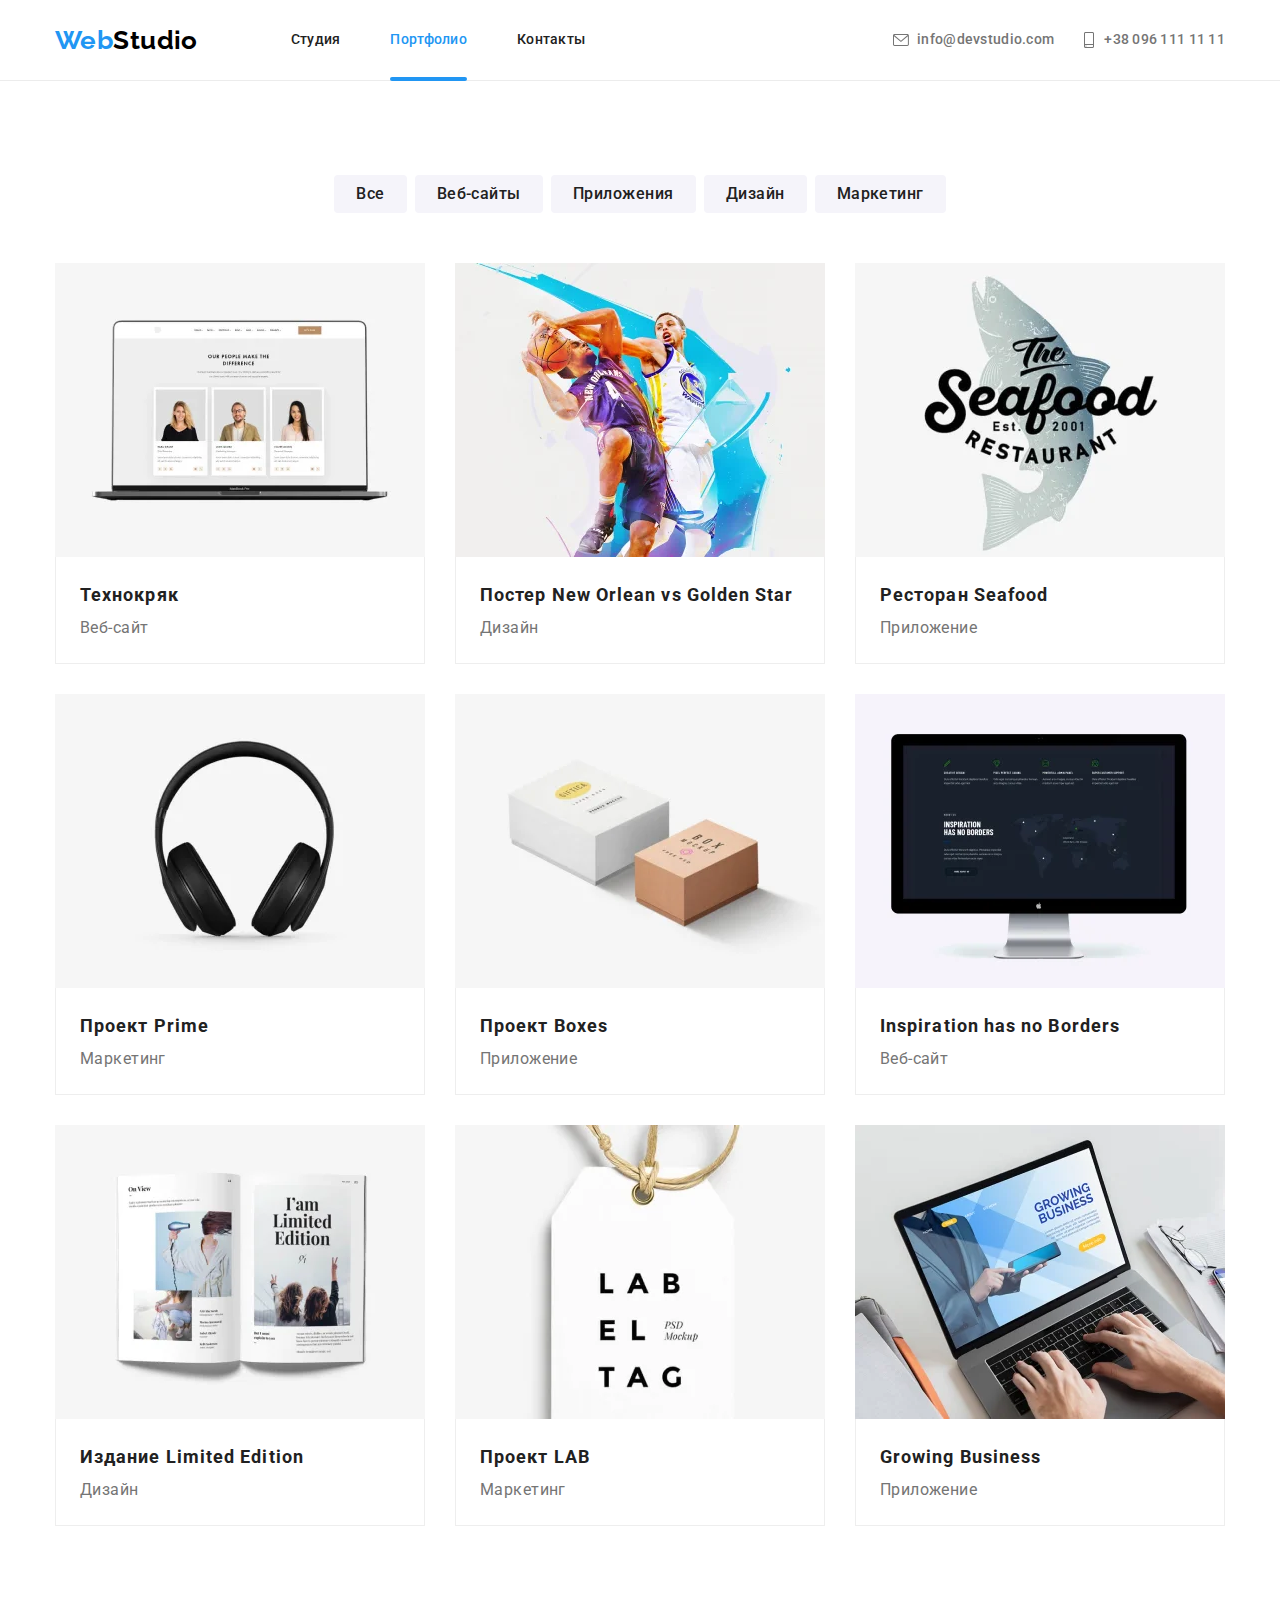
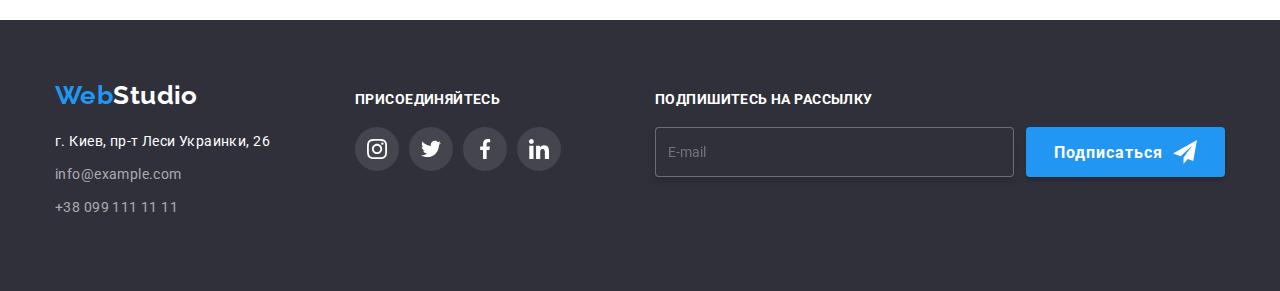
==== commit d147575f: "Add portfolio page pics in jpeg & webp for mobile, tablet and pc devices" ====
--- a/portfolio.html
+++ b/portfolio.html
@@ -144,16 +144,76 @@
                     коронавируса. Компании используют эту платформу для
                     цифрового шпионажа и атак на защищённые сервера конкурентов.
                   </p>
-                  <img
-                    srcset="
-                      ./img/portfolio/technokryak-450.jpg  1x,
-                      ./img/portfolio/technokryak-900.jpg  2x,
-                      ./img/portfolio/technokryak-1350.jpg 3x
-                    "
-                    src="./img/portfolio/technokryak-450.jpg"
-                    alt="Веб-сайт"
-                    width="450"
-                  />
+                  <picture>
+                    <!-- PC pictures WebP & JPG -->
+                    <source
+                      srcset="
+                        ./img/portfolio/pc/pc-technokryak-370.webp   370w,
+                        ./img/portfolio/pc/pc-technokryak-740.webp   740w,
+                        ./img/portfolio/pc/pc-technokryak-1110.webp 1110w
+                      "
+                      type="image/webp"
+                      media="(min-width: 1200px)"
+                      sizes="(min-width: 1200px) 370px, 100vw"
+                    />
+
+                    <source
+                      srcset="
+                        ./img/portfolio/pc/pc-technokryak-370.jpg   370w,
+                        ./img/portfolio/pc/pc-technokryak-740.jpg   740w,
+                        ./img/portfolio/pc/pc-technokryak-1110.jpg 1110w
+                      "
+                      media="(min-width: 1200px)"
+                      sizes="(min-width: 1200px) 370px, 100vw"
+                    />
+
+                    <!-- Tablet pictures WebP & JPG -->
+                    <source
+                      srcset="
+                        ./img/portfolio/tablet/tablet-technokryak-354.webp   354w,
+                        ./img/portfolio/tablet/tablet-technokryak-708.webp   708w,
+                        ./img/portfolio/tablet/tablet-technokryak-1062.webp 1062w
+                      "
+                      type="image/webp"
+                      media="(min-width: 768px)"
+                      sizes="(min-width: 768px) 354px, 100vw"
+                    />
+
+                    <source
+                      srcset="
+                        ./img/portfolio/tablet/tablet-technokryak-354.jpg   354w,
+                        ./img/portfolio/tablet/tablet-technokryak-708.jpg   708w,
+                        ./img/portfolio/tablet/tablet-technokryak-1062.jpg 1062w
+                      "
+                      media="(min-width: 768px)"
+                      sizes="(min-width: 768px) 354px, 100vw"
+                    />
+
+                    <!-- Mobile WEBP pictures -->
+                    <source
+                      srcset="
+                        ./img/portfolio/mobile/mobile-technokryak-450.webp   450w,
+                        ./img/portfolio/mobile/mobile-technokryak-900.webp   900w,
+                        ./img/portfolio/mobile/mobile-technokryak-1350.webp 1350w
+                      "
+                      type="image/webp"
+                      media="(max-width: 767px)"
+                      sizes="(max-width: 767px) 450px, 100vw"
+                    />
+
+                    <!-- Mobile standart JPG pics -->
+                    <img
+                      srcset="
+                        ./img/portfolio/mobile/mobile-technokryak-450.jpg   450w,
+                        ./img/portfolio/mobile/mobile-technokryak-900.jpg   900w,
+                        ./img/portfolio/mobile/mobile-technokryak-1350.jpg 1350w
+                      "
+                      src="./img/portfolio/mobile/mobile-technokryak-450.jpg"
+                      alt="технокряк"
+                      media="(max-width: 767px)"
+                      sizes="(max-width: 767px) 450px, 100vw"
+                    />
+                  </picture>
                 </div>
                 <div class="example__description example__description--padding">
                   <h2 class="example__name">Технокряк</h2>
@@ -170,16 +230,76 @@
                     коронавируса. Компании используют эту платформу для
                     цифрового шпионажа и атак на защищённые сервера конкурентов.
                   </p>
-                  <img
-                    srcset="
-                      ./img/portfolio/poster-no-vs-gs-450.jpg  1x,
-                      ./img/portfolio/poster-no-vs-gs-900.jpg  2x,
-                      ./img/portfolio/poster-no-vs-gs-1350.jpg 3x
-                    "
-                    src="./img/portfolio/poster-no-vs-gs-450.jpg"
-                    alt="Дизайн"
-                    width="450"
-                  />
+                  <picture>
+                    <!-- PC pictures WebP & JPG -->
+                    <source
+                      srcset="
+                        ./img/portfolio/pc/pc-poster-no-vs-gs-370.webp   370w,
+                        ./img/portfolio/pc/pc-poster-no-vs-gs-740.webp   740w,
+                        ./img/portfolio/pc/pc-poster-no-vs-gs-1110.webp 1110w
+                      "
+                      type="image/webp"
+                      media="(min-width: 1200px)"
+                      sizes="(min-width: 1200px) 370px, 100vw"
+                    />
+
+                    <source
+                      srcset="
+                        ./img/portfolio/pc/pc-poster-no-vs-gs-370.jpg   370w,
+                        ./img/portfolio/pc/pc-poster-no-vs-gs-740.jpg   740w,
+                        ./img/portfolio/pc/pc-poster-no-vs-gs-1110.jpg 1110w
+                      "
+                      media="(min-width: 1200px)"
+                      sizes="(min-width: 1200px) 370px, 100vw"
+                    />
+
+                    <!-- Tablet pictures WebP & JPG -->
+                    <source
+                      srcset="
+                        ./img/portfolio/tablet/tablet-poster-no-vs-gs-354.webp   354w,
+                        ./img/portfolio/tablet/tablet-poster-no-vs-gs-708.webp   708w,
+                        ./img/portfolio/tablet/tablet-poster-no-vs-gs-1062.webp 1062w
+                      "
+                      type="image/webp"
+                      media="(min-width: 768px)"
+                      sizes="(min-width: 768px) 354px, 100vw"
+                    />
+
+                    <source
+                      srcset="
+                        ./img/portfolio/tablet/tablet-poster-no-vs-gs-354.jpg   354w,
+                        ./img/portfolio/tablet/tablet-poster-no-vs-gs-708.jpg   708w,
+                        ./img/portfolio/tablet/tablet-poster-no-vs-gs-1062.jpg 1062w
+                      "
+                      media="(min-width: 768px)"
+                      sizes="(min-width: 768px) 354px, 100vw"
+                    />
+
+                    <!-- Mobile WEBP pictures -->
+                    <source
+                      srcset="
+                        ./img/portfolio/mobile/mobile-poster-no-vs-gs-450.webp   450w,
+                        ./img/portfolio/mobile/mobile-poster-no-vs-gs-900.webp   900w,
+                        ./img/portfolio/mobile/mobile-poster-no-vs-gs-1350.webp 1350w
+                      "
+                      type="image/webp"
+                      media="(max-width: 767px)"
+                      sizes="(max-width: 767px) 450px, 100vw"
+                    />
+
+                    <!-- Mobile standart JPG pics -->
+                    <img
+                      srcset="
+                        ./img/portfolio/mobile/mobile-poster-no-vs-gs-450.jpg   450w,
+                        ./img/portfolio/mobile/mobile-poster-no-vs-gs-900.jpg   900w,
+                        ./img/portfolio/mobile/mobile-poster-no-vs-gs-1350.jpg 1350w
+                      "
+                      src="./img/portfolio/mobile/mobile-poster-no-vs-gs-450.jpg"
+                      alt="технокряк"
+                      media="(max-width: 767px)"
+                      sizes="(max-width: 767px) 450px, 100vw"
+                    />
+                  </picture>
                 </div>
                 <div class="example__description">
                   <h2 class="example__name">
@@ -198,16 +318,76 @@
                     коронавируса. Компании используют эту платформу для
                     цифрового шпионажа и атак на защищённые сервера конкурентов.
                   </p>
-                  <img
-                    srcset="
-                      ./img/portfolio/sea-food-450.jpg  1x,
-                      ./img/portfolio/sea-food-900.jpg  2x,
-                      ./img/portfolio/sea-food-1350.jpg 3x
-                    "
-                    src="./img/portfolio/sea-food-450.jpg"
-                    alt="Приложение"
-                    width="450"
-                  />
+                  <picture>
+                    <!-- PC pictures WebP & JPG -->
+                    <source
+                      srcset="
+                        ./img/portfolio/pc/pc-seafood-restaurant-370.webp   370w,
+                        ./img/portfolio/pc/pc-seafood-restaurant-740.webp   740w,
+                        ./img/portfolio/pc/pc-seafood-restaurant-1110.webp 1110w
+                      "
+                      type="image/webp"
+                      media="(min-width: 1200px)"
+                      sizes="(min-width: 1200px) 370px, 100vw"
+                    />
+
+                    <source
+                      srcset="
+                        ./img/portfolio/pc/pc-seafood-restaurant-370.jpg   370w,
+                        ./img/portfolio/pc/pc-seafood-restaurant-740.jpg   740w,
+                        ./img/portfolio/pc/pc-seafood-restaurant-1110.jpg 1110w
+                      "
+                      media="(min-width: 1200px)"
+                      sizes="(min-width: 1200px) 370px, 100vw"
+                    />
+
+                    <!-- Tablet pictures WebP & JPG -->
+                    <source
+                      srcset="
+                        ./img/portfolio/tablet/tablet-seafood-restaurant-354.webp   354w,
+                        ./img/portfolio/tablet/tablet-seafood-restaurant-708.webp   708w,
+                        ./img/portfolio/tablet/tablet-seafood-restaurant-1062.webp 1062w
+                      "
+                      type="image/webp"
+                      media="(min-width: 768px)"
+                      sizes="(min-width: 768px) 354px, 100vw"
+                    />
+
+                    <source
+                      srcset="
+                        ./img/portfolio/tablet/tablet-seafood-restaurant-354.jpg   354w,
+                        ./img/portfolio/tablet/tablet-seafood-restaurant-708.jpg   708w,
+                        ./img/portfolio/tablet/tablet-seafood-restaurant-1062.jpg 1062w
+                      "
+                      media="(min-width: 768px)"
+                      sizes="(min-width: 768px) 354px, 100vw"
+                    />
+
+                    <!-- Mobile WEBP pictures -->
+                    <source
+                      srcset="
+                        ./img/portfolio/mobile/mobile-seafood-restaurant-450.webp   450w,
+                        ./img/portfolio/mobile/mobile-seafood-restaurant-900.webp   900w,
+                        ./img/portfolio/mobile/mobile-seafood-restaurant-1350.webp 1350w
+                      "
+                      type="image/webp"
+                      media="(max-width: 767px)"
+                      sizes="(max-width: 767px) 450px, 100vw"
+                    />
+
+                    <!-- Mobile standart JPG pics -->
+                    <img
+                      srcset="
+                        ./img/portfolio/mobile/mobile-seafood-restaurant-450.jpg   450w,
+                        ./img/portfolio/mobile/mobile-seafood-restaurant-900.jpg   900w,
+                        ./img/portfolio/mobile/mobile-seafood-restaurant-1350.jpg 1350w
+                      "
+                      src="./img/portfolio/mobile/mobile-seafood-restaurant-450.jpg"
+                      alt="технокряк"
+                      media="(max-width: 767px)"
+                      sizes="(max-width: 767px) 450px, 100vw"
+                    />
+                  </picture>
                 </div>
                 <div class="example__description">
                   <h2 class="example__name">Ресторан Seafood</h2>
@@ -224,16 +404,76 @@
                     коронавируса. Компании используют эту платформу для
                     цифрового шпионажа и атак на защищённые сервера конкурентов.
                   </p>
-                  <img
-                    srcset="
-                      ./img/portfolio/project-prime-450.jpg  1x,
-                      ./img/portfolio/project-prime-900.jpg  2x,
-                      ./img/portfolio/project-prime-1350.jpg 3x
-                    "
-                    src="./img/portfolio/project-prime-450.jpg"
-                    alt="Маркетинг"
-                    width="450"
-                  />
+                  <picture>
+                    <!-- PC pictures WebP & JPG -->
+                    <source
+                      srcset="
+                        ./img/portfolio/pc/pc-project-prime-370.webp   370w,
+                        ./img/portfolio/pc/pc-project-prime-740.webp   740w,
+                        ./img/portfolio/pc/pc-project-prime-1110.webp 1110w
+                      "
+                      type="image/webp"
+                      media="(min-width: 1200px)"
+                      sizes="(min-width: 1200px) 370px, 100vw"
+                    />
+
+                    <source
+                      srcset="
+                        ./img/portfolio/pc/pc-project-prime-370.jpg   370w,
+                        ./img/portfolio/pc/pc-project-prime-740.jpg   740w,
+                        ./img/portfolio/pc/pc-project-prime-1110.jpg 1110w
+                      "
+                      media="(min-width: 1200px)"
+                      sizes="(min-width: 1200px) 370px, 100vw"
+                    />
+
+                    <!-- Tablet pictures WebP & JPG -->
+                    <source
+                      srcset="
+                        ./img/portfolio/tablet/tablet-project-prime-354.webp   354w,
+                        ./img/portfolio/tablet/tablet-project-prime-708.webp   708w,
+                        ./img/portfolio/tablet/tablet-project-prime-1062.webp 1062w
+                      "
+                      type="image/webp"
+                      media="(min-width: 768px)"
+                      sizes="(min-width: 768px) 354px, 100vw"
+                    />
+
+                    <source
+                      srcset="
+                        ./img/portfolio/tablet/tablet-project-prime-354.jpg   354w,
+                        ./img/portfolio/tablet/tablet-project-prime-708.jpg   708w,
+                        ./img/portfolio/tablet/tablet-project-prime-1062.jpg 1062w
+                      "
+                      media="(min-width: 768px)"
+                      sizes="(min-width: 768px) 354px, 100vw"
+                    />
+
+                    <!-- Mobile WEBP pictures -->
+                    <source
+                      srcset="
+                        ./img/portfolio/mobile/mobile-project-prime-450.webp   450w,
+                        ./img/portfolio/mobile/mobile-project-prime-900.webp   900w,
+                        ./img/portfolio/mobile/mobile-project-prime-1350.webp 1350w
+                      "
+                      type="image/webp"
+                      media="(max-width: 767px)"
+                      sizes="(max-width: 767px) 450px, 100vw"
+                    />
+
+                    <!-- Mobile standart JPG pics -->
+                    <img
+                      srcset="
+                        ./img/portfolio/mobile/mobile-project-prime-450.jpg   450w,
+                        ./img/portfolio/mobile/mobile-project-prime-900.jpg   900w,
+                        ./img/portfolio/mobile/mobile-project-prime-1350.jpg 1350w
+                      "
+                      src="./img/portfolio/mobile/mobile-project-prime-450.jpg"
+                      alt="технокряк"
+                      media="(max-width: 767px)"
+                      sizes="(max-width: 767px) 450px, 100vw"
+                    />
+                  </picture>
                 </div>
                 <div class="example__description">
                   <h2 class="example__name">Проект Prime</h2>
@@ -250,16 +490,76 @@
                     коронавируса. Компании используют эту платформу для
                     цифрового шпионажа и атак на защищённые сервера конкурентов.
                   </p>
-                  <img
-                    srcset="
-                      ./img/portfolio/project-boxes-450.jpg  1x,
-                      ./img/portfolio/project-boxes-900.jpg  2x,
-                      ./img/portfolio/project-boxes-1350.jpg 3x
-                    "
-                    src="./img/portfolio/project-boxes-450.jpg"
-                    alt="Приложение"
-                    width="450"
-                  />
+                  <picture>
+                    <!-- PC pictures WebP & JPG -->
+                    <source
+                      srcset="
+                        ./img/portfolio/pc/pc-project-boxes-370.webp   370w,
+                        ./img/portfolio/pc/pc-project-boxes-740.webp   740w,
+                        ./img/portfolio/pc/pc-project-boxes-1110.webp 1110w
+                      "
+                      type="image/webp"
+                      media="(min-width: 1200px)"
+                      sizes="(min-width: 1200px) 370px, 100vw"
+                    />
+
+                    <source
+                      srcset="
+                        ./img/portfolio/pc/pc-project-boxes-370.jpg   370w,
+                        ./img/portfolio/pc/pc-project-boxes-740.jpg   740w,
+                        ./img/portfolio/pc/pc-project-boxes-1110.jpg 1110w
+                      "
+                      media="(min-width: 1200px)"
+                      sizes="(min-width: 1200px) 370px, 100vw"
+                    />
+
+                    <!-- Tablet pictures WebP & JPG -->
+                    <source
+                      srcset="
+                        ./img/portfolio/tablet/tablet-project-boxes-354.webp   354w,
+                        ./img/portfolio/tablet/tablet-project-boxes-708.webp   708w,
+                        ./img/portfolio/tablet/tablet-project-boxes-1062.webp 1062w
+                      "
+                      type="image/webp"
+                      media="(min-width: 768px)"
+                      sizes="(min-width: 768px) 354px, 100vw"
+                    />
+
+                    <source
+                      srcset="
+                        ./img/portfolio/tablet/tablet-project-boxes-354.jpg   354w,
+                        ./img/portfolio/tablet/tablet-project-boxes-708.jpg   708w,
+                        ./img/portfolio/tablet/tablet-project-boxes-1062.jpg 1062w
+                      "
+                      media="(min-width: 768px)"
+                      sizes="(min-width: 768px) 354px, 100vw"
+                    />
+
+                    <!-- Mobile WEBP pictures -->
+                    <source
+                      srcset="
+                        ./img/portfolio/mobile/mobile-project-boxes-450.webp   450w,
+                        ./img/portfolio/mobile/mobile-project-boxes-900.webp   900w,
+                        ./img/portfolio/mobile/mobile-project-boxes-1350.webp 1350w
+                      "
+                      type="image/webp"
+                      media="(max-width: 767px)"
+                      sizes="(max-width: 767px) 450px, 100vw"
+                    />
+
+                    <!-- Mobile standart JPG pics -->
+                    <img
+                      srcset="
+                        ./img/portfolio/mobile/mobile-project-boxes-450.jpg   450w,
+                        ./img/portfolio/mobile/mobile-project-boxes-900.jpg   900w,
+                        ./img/portfolio/mobile/mobile-project-boxes-1350.jpg 1350w
+                      "
+                      src="./img/portfolio/mobile/mobile-project-boxes-450.jpg"
+                      alt="технокряк"
+                      media="(max-width: 767px)"
+                      sizes="(max-width: 767px) 450px, 100vw"
+                    />
+                  </picture>
                 </div>
                 <div class="example__description">
                   <h2 class="example__name">Проект Boxes</h2>
@@ -276,16 +576,76 @@
                     коронавируса. Компании используют эту платформу для
                     цифрового шпионажа и атак на защищённые сервера конкурентов.
                   </p>
-                  <img
-                    srcset="
-                      ./img/portfolio/inspiration-hnb-450.jpg  1x,
-                      ./img/portfolio/inspiration-hnb-900.jpg  2x,
-                      ./img/portfolio/inspiration-hnb-1350.jpg 3x
-                    "
-                    src="./img/portfolio/inspiration-hnb-450.jpg"
-                    alt="Веб-сайт"
-                    width="450"
-                  />
+                  <picture>
+                    <!-- PC pictures WebP & JPG -->
+                    <source
+                      srcset="
+                        ./img/portfolio/pc/pc-inspiration-hnb-370.webp   370w,
+                        ./img/portfolio/pc/pc-inspiration-hnb-740.webp   740w,
+                        ./img/portfolio/pc/pc-inspiration-hnb-1110.webp 1110w
+                      "
+                      type="image/webp"
+                      media="(min-width: 1200px)"
+                      sizes="(min-width: 1200px) 370px, 100vw"
+                    />
+
+                    <source
+                      srcset="
+                        ./img/portfolio/pc/pc-inspiration-hnb-370.jpg   370w,
+                        ./img/portfolio/pc/pc-inspiration-hnb-740.jpg   740w,
+                        ./img/portfolio/pc/pc-inspiration-hnb-1110.jpg 1110w
+                      "
+                      media="(min-width: 1200px)"
+                      sizes="(min-width: 1200px) 370px, 100vw"
+                    />
+
+                    <!-- Tablet pictures WebP & JPG -->
+                    <source
+                      srcset="
+                        ./img/portfolio/tablet/tablet-inspiration-hnb-354.webp   354w,
+                        ./img/portfolio/tablet/tablet-inspiration-hnb-708.webp   708w,
+                        ./img/portfolio/tablet/tablet-inspiration-hnb-1062.webp 1062w
+                      "
+                      type="image/webp"
+                      media="(min-width: 768px)"
+                      sizes="(min-width: 768px) 354px, 100vw"
+                    />
+
+                    <source
+                      srcset="
+                        ./img/portfolio/tablet/tablet-inspiration-hnb-354.jpg   354w,
+                        ./img/portfolio/tablet/tablet-inspiration-hnb-708.jpg   708w,
+                        ./img/portfolio/tablet/tablet-inspiration-hnb-1062.jpg 1062w
+                      "
+                      media="(min-width: 768px)"
+                      sizes="(min-width: 768px) 354px, 100vw"
+                    />
+
+                    <!-- Mobile WEBP pictures -->
+                    <source
+                      srcset="
+                        ./img/portfolio/mobile/mobile-inspiration-hnb-450.webp   450w,
+                        ./img/portfolio/mobile/mobile-inspiration-hnb-900.webp   900w,
+                        ./img/portfolio/mobile/mobile-inspiration-hnb-1350.webp 1350w
+                      "
+                      type="image/webp"
+                      media="(max-width: 767px)"
+                      sizes="(max-width: 767px) 450px, 100vw"
+                    />
+
+                    <!-- Mobile standart JPG pics -->
+                    <img
+                      srcset="
+                        ./img/portfolio/mobile/mobile-inspiration-hnb-450.jpg   450w,
+                        ./img/portfolio/mobile/mobile-inspiration-hnb-900.jpg   900w,
+                        ./img/portfolio/mobile/mobile-inspiration-hnb-1350.jpg 1350w
+                      "
+                      src="./img/portfolio/mobile/mobile-inspiration-hnb-450.jpg"
+                      alt="технокряк"
+                      media="(max-width: 767px)"
+                      sizes="(max-width: 767px) 450px, 100vw"
+                    />
+                  </picture>
                 </div>
                 <div class="example__description">
                   <h2 class="example__name">Inspiration has no Borders</h2>
@@ -302,16 +662,76 @@
                     коронавируса. Компании используют эту платформу для
                     цифрового шпионажа и атак на защищённые сервера конкурентов.
                   </p>
-                  <img
-                    srcset="
-                      ./img/portfolio/le-publication-450.jpg  1x,
-                      ./img/portfolio/le-publication-900.jpg  2x,
-                      ./img/portfolio/le-publication-1350.jpg 3x
-                    "
-                    src="./img/portfolio/le-publication-450.jpg"
-                    alt="Дизайн"
-                    width="450"
-                  />
+                  <picture>
+                    <!-- PC pictures WebP & JPG -->
+                    <source
+                      srcset="
+                        ./img/portfolio/pc/pc-le-publication-370.webp   370w,
+                        ./img/portfolio/pc/pc-le-publication-740.webp   740w,
+                        ./img/portfolio/pc/pc-le-publication-1110.webp 1110w
+                      "
+                      type="image/webp"
+                      media="(min-width: 1200px)"
+                      sizes="(min-width: 1200px) 370px, 100vw"
+                    />
+
+                    <source
+                      srcset="
+                        ./img/portfolio/pc/pc-le-publication-370.jpg   370w,
+                        ./img/portfolio/pc/pc-le-publication-740.jpg   740w,
+                        ./img/portfolio/pc/pc-le-publication-1110.jpg 1110w
+                      "
+                      media="(min-width: 1200px)"
+                      sizes="(min-width: 1200px) 370px, 100vw"
+                    />
+
+                    <!-- Tablet pictures WebP & JPG -->
+                    <source
+                      srcset="
+                        ./img/portfolio/tablet/tablet-le-publication-354.webp   354w,
+                        ./img/portfolio/tablet/tablet-le-publication-708.webp   708w,
+                        ./img/portfolio/tablet/tablet-le-publication-1062.webp 1062w
+                      "
+                      type="image/webp"
+                      media="(min-width: 768px)"
+                      sizes="(min-width: 768px) 354px, 100vw"
+                    />
+
+                    <source
+                      srcset="
+                        ./img/portfolio/tablet/tablet-le-publication-354.jpg   354w,
+                        ./img/portfolio/tablet/tablet-le-publication-708.jpg   708w,
+                        ./img/portfolio/tablet/tablet-le-publication-1062.jpg 1062w
+                      "
+                      media="(min-width: 768px)"
+                      sizes="(min-width: 768px) 354px, 100vw"
+                    />
+
+                    <!-- Mobile WEBP pictures -->
+                    <source
+                      srcset="
+                        ./img/portfolio/mobile/mobile-le-publication-450.webp   450w,
+                        ./img/portfolio/mobile/mobile-le-publication-900.webp   900w,
+                        ./img/portfolio/mobile/mobile-le-publication-1350.webp 1350w
+                      "
+                      type="image/webp"
+                      media="(max-width: 767px)"
+                      sizes="(max-width: 767px) 450px, 100vw"
+                    />
+
+                    <!-- Mobile standart JPG pics -->
+                    <img
+                      srcset="
+                        ./img/portfolio/mobile/mobile-le-publication-450.jpg   450w,
+                        ./img/portfolio/mobile/mobile-le-publication-900.jpg   900w,
+                        ./img/portfolio/mobile/mobile-le-publication-1350.jpg 1350w
+                      "
+                      src="./img/portfolio/mobile/mobile-le-publication-450.jpg"
+                      alt="технокряк"
+                      media="(max-width: 767px)"
+                      sizes="(max-width: 767px) 450px, 100vw"
+                    />
+                  </picture>
                 </div>
                 <div class="example__description">
                   <h2 class="example__name">Издание Limited Edition</h2>
@@ -328,16 +748,76 @@
                     коронавируса. Компании используют эту платформу для
                     цифрового шпионажа и атак на защищённые сервера конкурентов.
                   </p>
-                  <img
-                    srcset="
-                      ./img/portfolio/project-lab-450.jpg  1x,
-                      ./img/portfolio/project-lab-900.jpg  2x,
-                      ./img/portfolio/project-lab-1350.jpg 3x
-                    "
-                    src="./img/portfolio/project-lab-450.jpg"
-                    alt="Маркетинг"
-                    width="450"
-                  />
+                  <picture>
+                    <!-- PC pictures WebP & JPG -->
+                    <source
+                      srcset="
+                        ./img/portfolio/pc/pc-project-lab-370.webp   370w,
+                        ./img/portfolio/pc/pc-project-lab-740.webp   740w,
+                        ./img/portfolio/pc/pc-project-lab-1110.webp 1110w
+                      "
+                      type="image/webp"
+                      media="(min-width: 1200px)"
+                      sizes="(min-width: 1200px) 370px, 100vw"
+                    />
+
+                    <source
+                      srcset="
+                        ./img/portfolio/pc/pc-project-lab-370.jpg   370w,
+                        ./img/portfolio/pc/pc-project-lab-740.jpg   740w,
+                        ./img/portfolio/pc/pc-project-lab-1110.jpg 1110w
+                      "
+                      media="(min-width: 1200px)"
+                      sizes="(min-width: 1200px) 370px, 100vw"
+                    />
+
+                    <!-- Tablet pictures WebP & JPG -->
+                    <source
+                      srcset="
+                        ./img/portfolio/tablet/tablet-project-lab-354.webp   354w,
+                        ./img/portfolio/tablet/tablet-project-lab-708.webp   708w,
+                        ./img/portfolio/tablet/tablet-project-lab-1062.webp 1062w
+                      "
+                      type="image/webp"
+                      media="(min-width: 768px)"
+                      sizes="(min-width: 768px) 354px, 100vw"
+                    />
+
+                    <source
+                      srcset="
+                        ./img/portfolio/tablet/tablet-project-lab-354.jpg   354w,
+                        ./img/portfolio/tablet/tablet-project-lab-708.jpg   708w,
+                        ./img/portfolio/tablet/tablet-project-lab-1062.jpg 1062w
+                      "
+                      media="(min-width: 768px)"
+                      sizes="(min-width: 768px) 354px, 100vw"
+                    />
+
+                    <!-- Mobile WEBP pictures -->
+                    <source
+                      srcset="
+                        ./img/portfolio/mobile/mobile-project-lab-450.webp   450w,
+                        ./img/portfolio/mobile/mobile-project-lab-900.webp   900w,
+                        ./img/portfolio/mobile/mobile-project-lab-1350.webp 1350w
+                      "
+                      type="image/webp"
+                      media="(max-width: 767px)"
+                      sizes="(max-width: 767px) 450px, 100vw"
+                    />
+
+                    <!-- Mobile standart JPG pics -->
+                    <img
+                      srcset="
+                        ./img/portfolio/mobile/mobile-project-lab-450.jpg   450w,
+                        ./img/portfolio/mobile/mobile-project-lab-900.jpg   900w,
+                        ./img/portfolio/mobile/mobile-project-lab-1350.jpg 1350w
+                      "
+                      src="./img/portfolio/mobile/mobile-project-lab-450.jpg"
+                      alt="технокряк"
+                      media="(max-width: 767px)"
+                      sizes="(max-width: 767px) 450px, 100vw"
+                    />
+                  </picture>
                 </div>
                 <div class="example__description">
                   <h2 class="example__name">Проект LAB</h2>
@@ -354,16 +834,76 @@
                     коронавируса. Компании используют эту платформу для
                     цифрового шпионажа и атак на защищённые сервера конкурентов.
                   </p>
-                  <img
-                    srcset="
-                      ./img/portfolio/growing-business-450.jpg  1x,
-                      ./img/portfolio/growing-business-900.jpg  2x,
-                      ./img/portfolio/growing-business-1350.jpg 3x
-                    "
-                    src="./img/portfolio/growing-business-450.jpg"
-                    alt="Приложение"
-                    width="450"
-                  />
+                  <picture>
+                    <!-- PC pictures WebP & JPG -->
+                    <source
+                      srcset="
+                        ./img/portfolio/pc/pc-growing-business-370.webp   370w,
+                        ./img/portfolio/pc/pc-growing-business-740.webp   740w,
+                        ./img/portfolio/pc/pc-growing-business-1110.webp 1110w
+                      "
+                      type="image/webp"
+                      media="(min-width: 1200px)"
+                      sizes="(min-width: 1200px) 370px, 100vw"
+                    />
+
+                    <source
+                      srcset="
+                        ./img/portfolio/pc/pc-growing-business-370.jpg   370w,
+                        ./img/portfolio/pc/pc-growing-business-740.jpg   740w,
+                        ./img/portfolio/pc/pc-growing-business-1110.jpg 1110w
+                      "
+                      media="(min-width: 1200px)"
+                      sizes="(min-width: 1200px) 370px, 100vw"
+                    />
+
+                    <!-- Tablet pictures WebP & JPG -->
+                    <source
+                      srcset="
+                        ./img/portfolio/tablet/tablet-growing-business-354.webp   354w,
+                        ./img/portfolio/tablet/tablet-growing-business-708.webp   708w,
+                        ./img/portfolio/tablet/tablet-growing-business-1062.webp 1062w
+                      "
+                      type="image/webp"
+                      media="(min-width: 768px)"
+                      sizes="(min-width: 768px) 354px, 100vw"
+                    />
+
+                    <source
+                      srcset="
+                        ./img/portfolio/tablet/tablet-growing-business-354.jpg   354w,
+                        ./img/portfolio/tablet/tablet-growing-business-708.jpg   708w,
+                        ./img/portfolio/tablet/tablet-growing-business-1062.jpg 1062w
+                      "
+                      media="(min-width: 768px)"
+                      sizes="(min-width: 768px) 354px, 100vw"
+                    />
+
+                    <!-- Mobile WEBP pictures -->
+                    <source
+                      srcset="
+                        ./img/portfolio/mobile/mobile-growing-business-450.webp   450w,
+                        ./img/portfolio/mobile/mobile-growing-business-900.webp   900w,
+                        ./img/portfolio/mobile/mobile-growing-business-1350.webp 1350w
+                      "
+                      type="image/webp"
+                      media="(max-width: 767px)"
+                      sizes="(max-width: 767px) 450px, 100vw"
+                    />
+
+                    <!-- Mobile standart JPG pics -->
+                    <img
+                      srcset="
+                        ./img/portfolio/mobile/mobile-growing-business-450.jpg   450w,
+                        ./img/portfolio/mobile/mobile-growing-business-900.jpg   900w,
+                        ./img/portfolio/mobile/mobile-growing-business-1350.jpg 1350w
+                      "
+                      src="./img/portfolio/mobile/mobile-growing-business-450.jpg"
+                      alt="технокряк"
+                      media="(max-width: 767px)"
+                      sizes="(max-width: 767px) 450px, 100vw"
+                    />
+                  </picture>
                 </div>
                 <div class="example__description">
                   <h2 class="example__name">Growing Business</h2>
